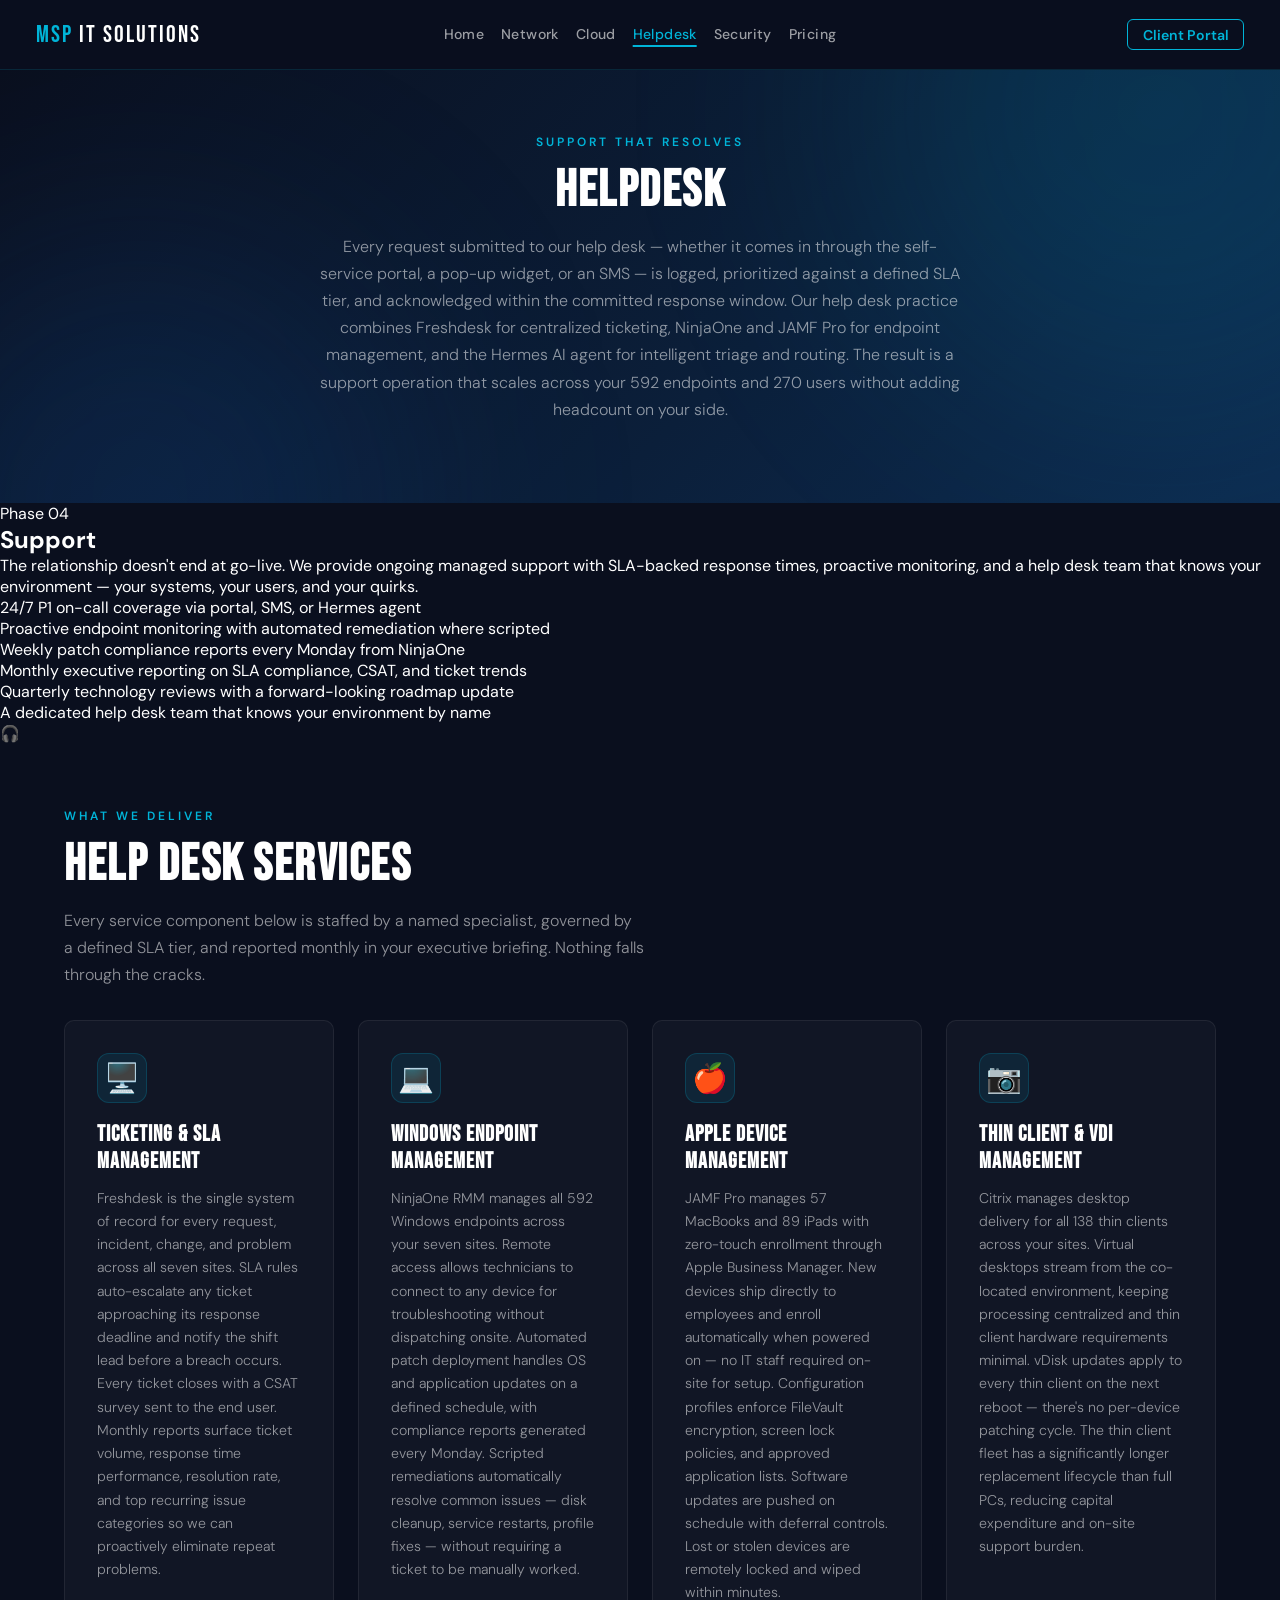
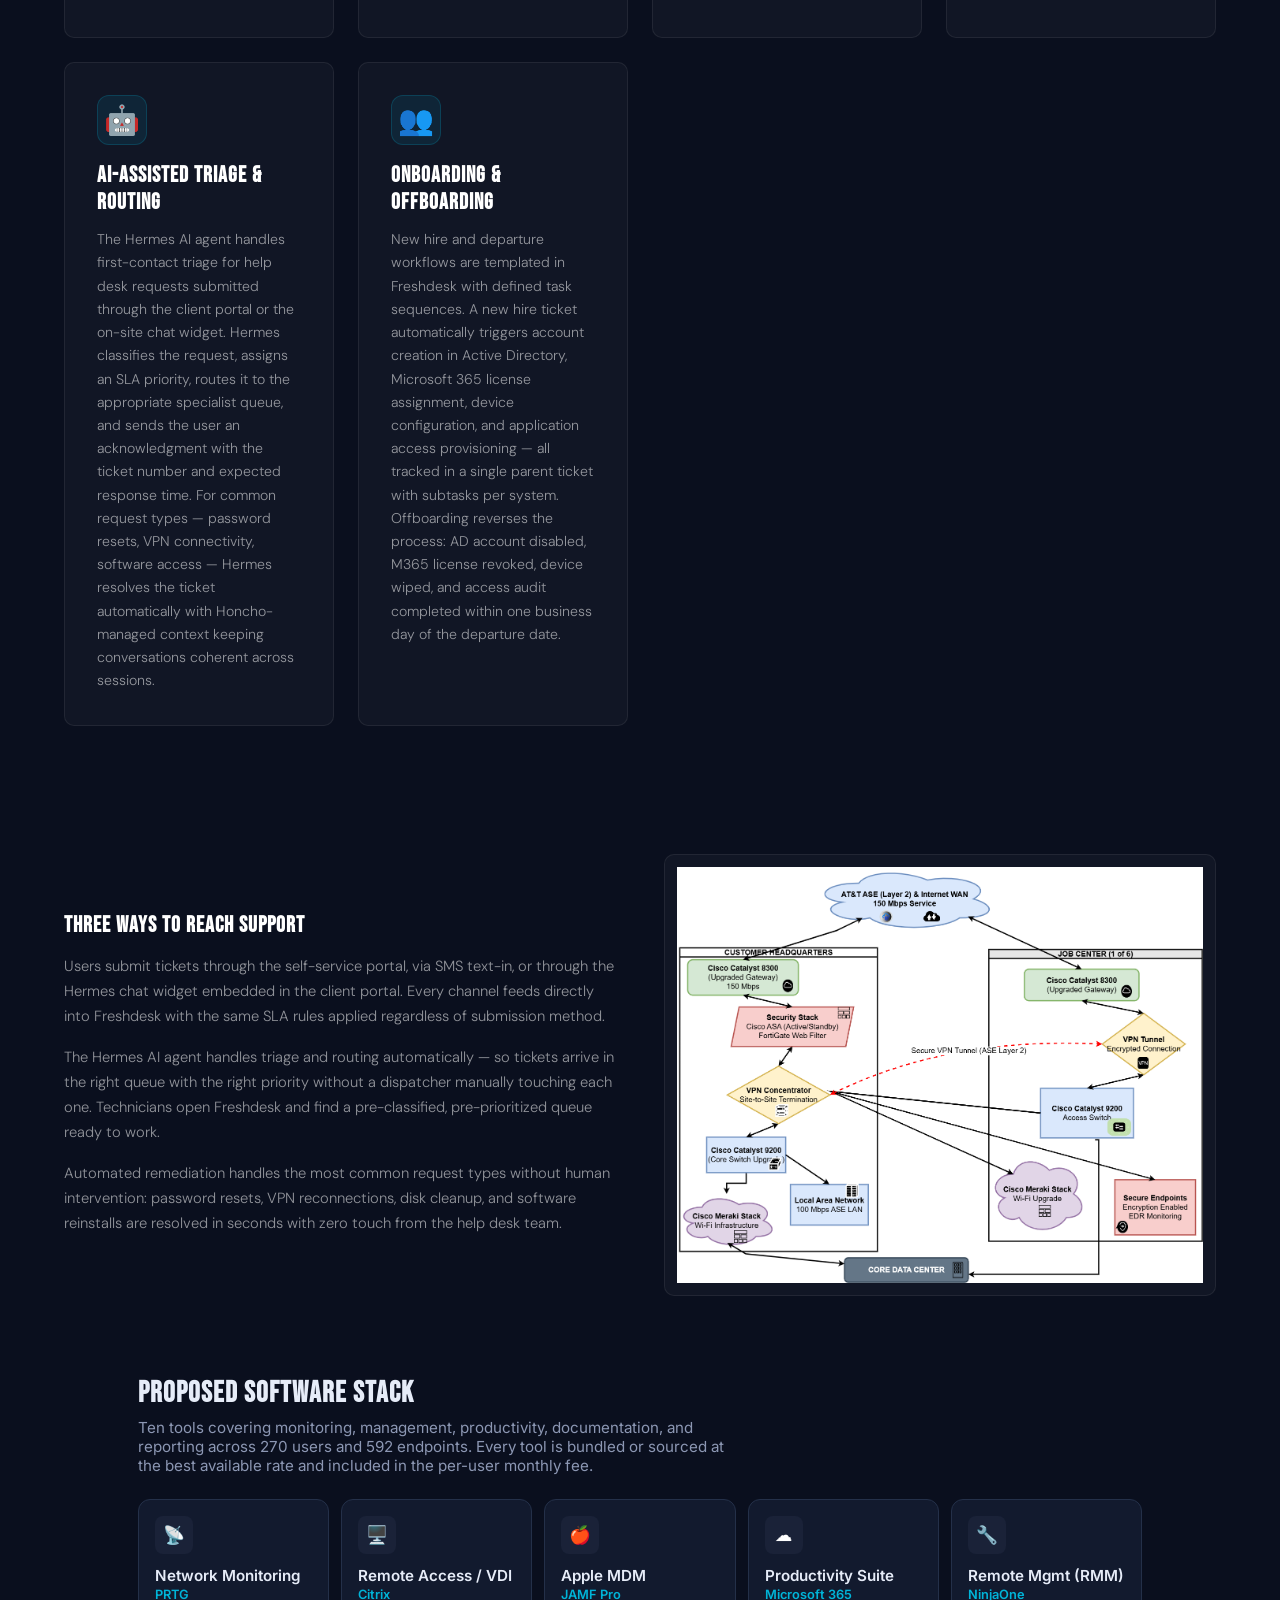
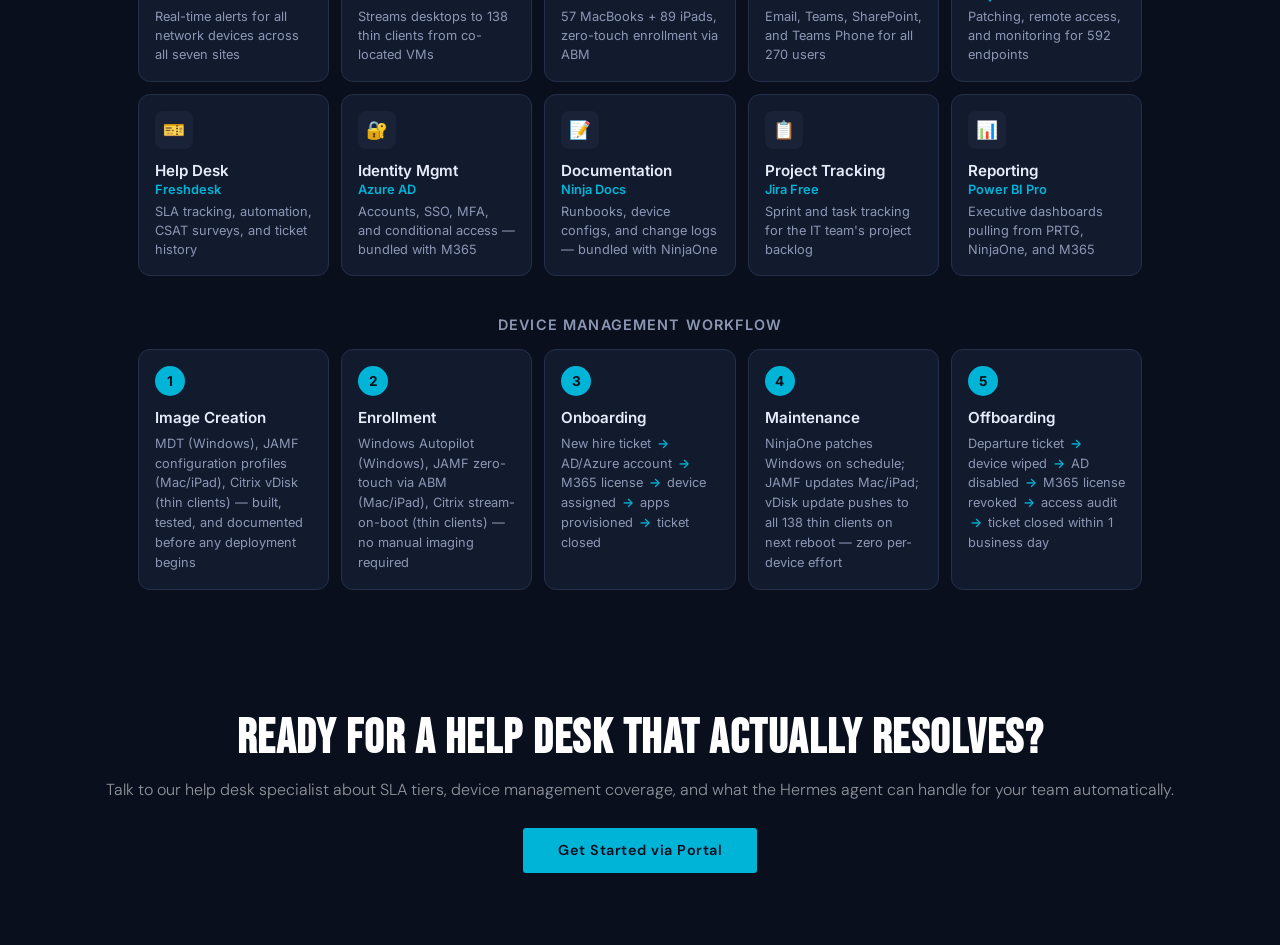
==== pages/helpdesk.html @ 3baa0a20 "edit" ====
<!DOCTYPE html>
<html lang="en">
<head>
  <meta charset="UTF-8" />
  <meta name="viewport" content="width=device-width, initial-scale=1.0" />
  <title>Helpdesk — MSP IT Solutions</title>
  <link rel="stylesheet" href="../assets/css/nav.css?v=9" />
  <link rel="stylesheet" href="../assets/css/base.css?v=9" />
  <link rel="stylesheet" href="../assets/css/pages/helpdesk.css?v=9" />
  <link href="https://fonts.googleapis.com/css2?family=Bebas+Neue&family=DM+Sans:wght@300;400;500;600&family=Inter:wght@300..700&display=swap" rel="stylesheet" />
  
  <style>
    .hd-stack {
      --s-surface: #121a2e;
      --s-surface-2: #1a2238;
      --s-border: #243049;
      --s-text: #e6ecf8;
      --s-muted: #8c97b3;
      --s-primary: #00b4d8;
      --font-ui: 'Inter', system-ui, sans-serif;
      max-width: 1100px; margin: 0 auto; padding: 1rem 3rem 4rem;
      font-family: var(--font-ui);
    }
    .hd-stack .hd-head { margin-bottom: 1.5rem; }
    .hd-stack .hd-head h3 { font-family: var(--font-display); letter-spacing: 1px; font-size: 1.8rem; color: var(--s-text); margin-bottom: 0.4rem; }
    .hd-stack .hd-head p { font-size: 0.95rem; color: var(--s-muted); max-width: 60ch; }
    .hd-stack .tool-grid {
      display: grid; grid-template-columns: repeat(auto-fill, minmax(min(180px,100%), 1fr));
      gap: 0.75rem; margin-bottom: 2.5rem;
    }
    .hd-stack .tool-card {
      background: var(--s-surface); border: 1px solid var(--s-border);
      border-radius: 0.75rem; padding: 1rem; transition: transform 180ms, border-color 180ms;
    }
    .hd-stack .tool-card:hover { transform: translateY(-2px); border-color: var(--s-primary); }
    .hd-stack .tool-icon {
      width: 38px; height: 38px; display: flex; align-items: center; justify-content: center;
      border-radius: 0.5rem; margin-bottom: 0.75rem; font-size: 1.1rem; background: var(--s-surface-2);
    }
    .hd-stack .tool-card h4 { font-size: 0.95rem; font-weight: 600; color: var(--s-text); margin: 0 0 0.15rem; }
    .hd-stack .tool-product { font-size: 0.8rem; font-weight: 600; color: var(--s-primary); margin-bottom: 0.3rem; }
    .hd-stack .tool-desc { font-size: 0.8rem; color: var(--s-muted); line-height: 1.5; }
    .hd-stack .workflow-label {
      text-align: center; font-size: 0.9rem; font-weight: 600; color: var(--s-muted);
      letter-spacing: 0.08em; text-transform: uppercase; margin-bottom: 1rem;
    }
    .hd-stack .workflow-grid {
      display: grid; grid-template-columns: repeat(auto-fill, minmax(min(170px,100%), 1fr)); gap: 0.75rem;
    }
    .hd-stack .workflow-card { background: var(--s-surface); border: 1px solid var(--s-border); border-radius: 0.75rem; padding: 1rem; }
    .hd-stack .workflow-step {
      width: 30px; height: 30px; border-radius: 50%; background: var(--s-primary); color: #06121b;
      font-size: 0.85rem; font-weight: 700; display: flex; align-items: center; justify-content: center; margin-bottom: 0.75rem;
    }
    .hd-stack .workflow-card h4 { font-size: 0.95rem; font-weight: 600; color: var(--s-text); margin: 0 0 0.4rem; }
    .hd-stack .workflow-desc { font-size: 0.8rem; color: var(--s-muted); line-height: 1.55; }
    .hd-stack .workflow-desc .arrow { color: var(--s-primary); font-weight: 600; margin: 0 2px; }
    @media (max-width: 640px) {
      .hd-stack { padding: 1rem 1.25rem 2.5rem; }
      .hd-stack .tool-grid, .hd-stack .workflow-grid { grid-template-columns: 1fr 1fr; }
    }
    @media (max-width: 380px) {
      .hd-stack .tool-grid, .hd-stack .workflow-grid { grid-template-columns: 1fr; }
    }
  </style>
</head>
<body>

<!-- NAV BAR -->
<script src="../assets/js/nav.js?v=8"></script>

  <!-- HERO -->
  <section class="svc-hero">
    <div class="section-tag fade-in">Support That Resolves</div>
    <h2 class="section-title fade-in">Helpdesk</h2>
    <p class="section-intro fade-in">
      Every request submitted to our help desk &mdash; whether it comes in through the self-service portal, a pop-up widget, or an SMS &mdash; is logged, prioritized against a defined SLA tier, and acknowledged within the committed response window. Our help desk practice combines Freshdesk for centralized ticketing, NinjaOne and JAMF Pro for endpoint management, and the Hermes AI agent for intelligent triage and routing. The result is a support operation that scales across your 592 endpoints and 270 users without adding headcount on your side.
    </p>
  </section>

  <!-- SUPPORT PHASE -->
  <section class="ap-phase fade-in" id="support">
    <div>
      <div class="ph-num">Phase 04</div>
      <h2>Support</h2>
      <p>The relationship doesn't end at go-live. We provide ongoing managed support with <span class="hl">SLA-backed response times</span>, proactive monitoring, and a help desk team that knows your environment &mdash; your systems, your users, and your quirks.</p>
      <ul class="ap-list">
        <li>24/7 P1 on-call coverage via portal, SMS, or Hermes agent</li>
        <li>Proactive endpoint monitoring with automated remediation where scripted</li>
        <li>Weekly patch compliance reports every Monday from NinjaOne</li>
        <li>Monthly executive reporting on SLA compliance, CSAT, and ticket trends</li>
        <li>Quarterly technology reviews with a forward-looking roadmap update</li>
        <li>A dedicated help desk team that knows your environment by name</li>
      </ul>
    </div>
    <div class="ph-icon" aria-hidden="true">&#127911;</div>
  </section>

  <!-- HELPDESK SERVICE CARDS -->
  <section class="section">
    <div class="section-tag fade-in">What We Deliver</div>
    <h2 class="section-title fade-in">Help Desk Services</h2>
    <p class="section-intro fade-in">
      Every service component below is staffed by a named specialist, governed by a defined SLA tier, and reported monthly in your executive briefing. Nothing falls through the cracks.
    </p>

    <div class="services-grid">
      <div class="card service-card fade-in">
        <div class="service-icon">&#128421;&#65039;</div>
        <h3>Ticketing &amp; SLA Management</h3>
        <p>Freshdesk is the single system of record for every request, incident, change, and problem across all seven sites. SLA rules auto-escalate any ticket approaching its response deadline and notify the shift lead before a breach occurs. Every ticket closes with a CSAT survey sent to the end user. Monthly reports surface ticket volume, response time performance, resolution rate, and top recurring issue categories so we can proactively eliminate repeat problems.</p>
      </div>
      <div class="card service-card fade-in">
        <div class="service-icon">&#128187;</div>
        <h3>Windows Endpoint Management</h3>
        <p>NinjaOne RMM manages all 592 Windows endpoints across your seven sites. Remote access allows technicians to connect to any device for troubleshooting without dispatching onsite. Automated patch deployment handles OS and application updates on a defined schedule, with compliance reports generated every Monday. Scripted remediations automatically resolve common issues &mdash; disk cleanup, service restarts, profile fixes &mdash; without requiring a ticket to be manually worked.</p>
      </div>
      <div class="card service-card fade-in">
        <div class="service-icon">&#127822;</div>
        <h3>Apple Device Management</h3>
        <p>JAMF Pro manages 57 MacBooks and 89 iPads with zero-touch enrollment through Apple Business Manager. New devices ship directly to employees and enroll automatically when powered on &mdash; no IT staff required on-site for setup. Configuration profiles enforce FileVault encryption, screen lock policies, and approved application lists. Software updates are pushed on schedule with deferral controls. Lost or stolen devices are remotely locked and wiped within minutes.</p>
      </div>
      <div class="card service-card fade-in">
        <div class="service-icon">&#128247;</div>
        <h3>Thin Client &amp; VDI Management</h3>
        <p>Citrix manages desktop delivery for all 138 thin clients across your sites. Virtual desktops stream from the co-located environment, keeping processing centralized and thin client hardware requirements minimal. vDisk updates apply to every thin client on the next reboot &mdash; there's no per-device patching cycle. The thin client fleet has a significantly longer replacement lifecycle than full PCs, reducing capital expenditure and on-site support burden.</p>
      </div>
      <div class="card service-card fade-in">
        <div class="service-icon">&#129302;</div>
        <h3>AI-Assisted Triage &amp; Routing</h3>
        <p>The Hermes AI agent handles first-contact triage for help desk requests submitted through the client portal or the on-site chat widget. Hermes classifies the request, assigns an SLA priority, routes it to the appropriate specialist queue, and sends the user an acknowledgment with the ticket number and expected response time. For common request types &mdash; password resets, VPN connectivity, software access &mdash; Hermes resolves the ticket automatically with Honcho-managed context keeping conversations coherent across sessions.</p>
      </div>
      <div class="card service-card fade-in">
        <div class="service-icon">&#128101;</div>
        <h3>Onboarding &amp; Offboarding</h3>
        <p>New hire and departure workflows are templated in Freshdesk with defined task sequences. A new hire ticket automatically triggers account creation in Active Directory, Microsoft 365 license assignment, device configuration, and application access provisioning &mdash; all tracked in a single parent ticket with subtasks per system. Offboarding reverses the process: AD account disabled, M365 license revoked, device wiped, and access audit completed within one business day of the departure date.</p>
      </div>
    </div>
  </section>

  <!-- HELP DESK PORTAL FIGURE -->
  <section class="section">
    <div class="img-text-row row-reverse fade-in">
      <div class="img-col">
        <div class="img-wrap">
          <img src="../assets/img/f.png" alt="Help desk portal" class="img-display" lightbox="true" />
        </div>
      </div>
      <div class="text-col">
        <h3>Three Ways to Reach Support</h3>
        <p>Users submit tickets through the self-service portal, via SMS text-in, or through the Hermes chat widget embedded in the client portal. Every channel feeds directly into Freshdesk with the same SLA rules applied regardless of submission method.</p>
        <p>The Hermes AI agent handles triage and routing automatically &mdash; so tickets arrive in the right queue with the right priority without a dispatcher manually touching each one. Technicians open Freshdesk and find a pre-classified, pre-prioritized queue ready to work.</p>
        <p>Automated remediation handles the most common request types without human intervention: password resets, VPN reconnections, disk cleanup, and software reinstalls are resolved in seconds with zero touch from the help desk team.</p>
      </div>
    </div>
  </section>

  <!-- SOFTWARE STACK + DEVICE WORKFLOW -->
  <div class="hd-stack">
    <div class="hd-head fade-in">
      <h3>Proposed Software Stack</h3>
      <p>Ten tools covering monitoring, management, productivity, documentation, and reporting across 270 users and 592 endpoints. Every tool is bundled or sourced at the best available rate and included in the per-user monthly fee.</p>
    </div>

    <div class="tool-grid">
      <div class="tool-card fade-in">
        <div class="tool-icon">📡</div>
        <h4>Network Monitoring</h4>
        <div class="tool-product">PRTG</div>
        <div class="tool-desc">Real-time alerts for all network devices across all seven sites</div>
      </div>
      <div class="tool-card fade-in">
        <div class="tool-icon">🖥️</div>
        <h4>Remote Access / VDI</h4>
        <div class="tool-product">Citrix</div>
        <div class="tool-desc">Streams desktops to 138 thin clients from co-located VMs</div>
      </div>
      <div class="tool-card fade-in">
        <div class="tool-icon">🍎</div>
        <h4>Apple MDM</h4>
        <div class="tool-product">JAMF Pro</div>
        <div class="tool-desc">57 MacBooks + 89 iPads, zero-touch enrollment via ABM</div>
      </div>
      <div class="tool-card fade-in">
        <div class="tool-icon">☁️</div>
        <h4>Productivity Suite</h4>
        <div class="tool-product">Microsoft 365</div>
        <div class="tool-desc">Email, Teams, SharePoint, and Teams Phone for all 270 users</div>
      </div>
      <div class="tool-card fade-in">
        <div class="tool-icon">🔧</div>
        <h4>Remote Mgmt (RMM)</h4>
        <div class="tool-product">NinjaOne</div>
        <div class="tool-desc">Patching, remote access, and monitoring for 592 endpoints</div>
      </div>
      <div class="tool-card fade-in">
        <div class="tool-icon">🎫</div>
        <h4>Help Desk</h4>
        <div class="tool-product">Freshdesk</div>
        <div class="tool-desc">SLA tracking, automation, CSAT surveys, and ticket history</div>
      </div>
      <div class="tool-card fade-in">
        <div class="tool-icon">🔐</div>
        <h4>Identity Mgmt</h4>
        <div class="tool-product">Azure AD</div>
        <div class="tool-desc">Accounts, SSO, MFA, and conditional access — bundled with M365</div>
      </div>
      <div class="tool-card fade-in">
        <div class="tool-icon">📝</div>
        <h4>Documentation</h4>
        <div class="tool-product">Ninja Docs</div>
        <div class="tool-desc">Runbooks, device configs, and change logs — bundled with NinjaOne</div>
      </div>
      <div class="tool-card fade-in">
        <div class="tool-icon">📋</div>
        <h4>Project Tracking</h4>
        <div class="tool-product">Jira Free</div>
        <div class="tool-desc">Sprint and task tracking for the IT team's project backlog</div>
      </div>
      <div class="tool-card fade-in">
        <div class="tool-icon">📊</div>
        <h4>Reporting</h4>
        <div class="tool-product">Power BI Pro</div>
        <div class="tool-desc">Executive dashboards pulling from PRTG, NinjaOne, and M365</div>
      </div>
    </div>

    <div class="workflow-label fade-in">Device Management Workflow</div>
    <div class="workflow-grid">
      <div class="workflow-card fade-in">
        <div class="workflow-step">1</div>
        <h4>Image Creation</h4>
        <div class="workflow-desc">MDT (Windows), JAMF configuration profiles (Mac/iPad), Citrix vDisk (thin clients) — built, tested, and documented before any deployment begins</div>
      </div>
      <div class="workflow-card fade-in">
        <div class="workflow-step">2</div>
        <h4>Enrollment</h4>
        <div class="workflow-desc">Windows Autopilot (Windows), JAMF zero-touch via ABM (Mac/iPad), Citrix stream-on-boot (thin clients) — no manual imaging required</div>
      </div>
      <div class="workflow-card fade-in">
        <div class="workflow-step">3</div>
        <h4>Onboarding</h4>
        <div class="workflow-desc">New hire ticket <span class="arrow">→</span> AD/Azure account <span class="arrow">→</span> M365 license <span class="arrow">→</span> device assigned <span class="arrow">→</span> apps provisioned <span class="arrow">→</span> ticket closed</div>
      </div>
      <div class="workflow-card fade-in">
        <div class="workflow-step">4</div>
        <h4>Maintenance</h4>
        <div class="workflow-desc">NinjaOne patches Windows on schedule; JAMF updates Mac/iPad; vDisk update pushes to all 138 thin clients on next reboot — zero per-device effort</div>
      </div>
      <div class="workflow-card fade-in">
        <div class="workflow-step">5</div>
        <h4>Offboarding</h4>
        <div class="workflow-desc">Departure ticket <span class="arrow">→</span> device wiped <span class="arrow">→</span> AD disabled <span class="arrow">→</span> M365 license revoked <span class="arrow">→</span> access audit <span class="arrow">→</span> ticket closed within 1 business day</div>
      </div>
    </div>
  </div>

  <!-- CTA -->
  <section class="svc-cta fade-in">
    <h2>Ready for a help desk that actually resolves?</h2>
    <p>Talk to our help desk specialist about SLA tiers, device management coverage, and what the Hermes agent can handle for your team automatically.</p>
    <a href="portal.html" class="btn">Get Started via Portal</a>
  </section>

  <script src="../assets/js/main.js?v=8"></script>
</body>
</html>
---- assets/css/nav.css ----
/* ╔══════════════════════════════════════════════════════════════════╗
   ║  borderandnav.css — RESET + FIXED NAV BAR (clickable dropdowns) ║
   ║  Loaded on EVERY page.                                          ║
   ╚══════════════════════════════════════════════════════════════════╝
   1. RESET   2. VARS   3. NAV BAR   4. DROPDOWN   5. HAMBURGER
   6. MOBILE MENU   7. ACTIVE LINK
   ────────────────────────────────────────────────────────────────── */

/* ━━━ 1. RESET ━━━ */
*, *::before, *::after { box-sizing: border-box; margin: 0; padding: 0; }
html { scroll-behavior: smooth; }
body { overflow-x: hidden; padding-top: var(--nav-height, 70px); }

/* ━━━ 2. VARIABLES ━━━ */
:root {
  --nav-font-display: 'Bebas Neue', sans-serif;
  --nav-font-body:    'DM Sans', sans-serif;
  --nav-accent:       #00b4d8;
  --nav-white:        #ffffff;
  --nav-height:       70px;
  --nav-bg:           rgba(10, 15, 30, 0.97);
  --nav-bg-solid:     #0b1020;
  --nav-blur:         12px;
  --nav-border:       rgba(0, 180, 216, 0.15);
  --nav-link-color:   rgba(255, 255, 255, 0.6);
  --nav-link-hover:   #ffffff;
  --nav-active-color: #00b4d8;
  --nav-padding-x:    2.25rem;
  --nav-padding-mob:  1.25rem;
}

/* ━━━ 3. NAV BAR (desktop) ━━━ */
nav {
  position: fixed; top: 0; left: 0; right: 0; z-index: 200;
  display: flex; align-items: center; justify-content: space-between;
  padding: 0 var(--nav-padding-x);
  -webkit-backdrop-filter: blur(var(--nav-blur));
  backdrop-filter: blur(var(--nav-blur));
  background: var(--nav-bg);
  border-bottom: 1px solid var(--nav-border);
  height: var(--nav-height);
  font-family: var(--nav-font-body);
}
.nav-logo {
  font-family: var(--nav-font-display); font-size: 1.5rem; letter-spacing: 2px;
  color: var(--nav-accent); text-decoration: none; flex-shrink: 0; z-index: 201;
}
.nav-logo span { color: var(--nav-white); }

.nav-menu {
  list-style: none; display: flex; gap: 1.05rem; align-items: center;
  position: absolute; left: 50%; transform: translateX(-50%);
}
.nav-menu > li { position: relative; }

/* a plain top-level link, and the clickable label inside a group */
.nav-link {
  display: inline-flex; align-items: center;
  font-family: var(--nav-font-body); text-decoration: none;
  color: var(--nav-link-color);
  font-size: 0.88rem; font-weight: 500; letter-spacing: 0.4px;
  padding-bottom: 2px; border-bottom: 2px solid transparent;
  transition: color 0.2s, border-color 0.2s; white-space: nowrap;
  background: none; border-top: none; border-left: none; border-right: none; cursor: pointer;
}
.nav-link:hover,
.nav-group:hover .nav-group-link { color: var(--nav-link-hover); }

/* group head = clickable label + caret toggle, side by side */
.nav-group-head { display: inline-flex; align-items: center; gap: 0.2rem; }
.nav-caret-btn {
  background: none; border: none; cursor: pointer; color: var(--nav-link-color);
  display: inline-flex; align-items: center; padding: 4px; line-height: 0;
  transition: color 0.2s;
}
.nav-group:hover .nav-caret-btn { color: var(--nav-link-hover); }
.nav-caret {
  width: 0.55em; height: 0.55em;
  border-right: 2px solid currentColor; border-bottom: 2px solid currentColor;
  transform: rotate(45deg) translateY(-1px);
  transition: transform 0.25s ease;
}
.nav-group:hover .nav-caret,
.nav-group.open .nav-caret { transform: rotate(-135deg) translateY(-1px); }

/* ━━━ 4. DROPDOWN ━━━ */
.nav-submenu {
  list-style: none; position: absolute; top: 100%; left: 50%;
  margin-top: 8px;                       /* visual gap below the bar */
  transform: translateX(-50%) translateY(6px);
  min-width: 210px; padding: 0.4rem;
  background: var(--nav-bg-solid);
  border: 1px solid var(--nav-border);
  border-radius: 0.6rem;
  box-shadow: 0 18px 40px rgba(0, 0, 0, 0.45);
  opacity: 0; visibility: hidden; pointer-events: none;
  transition: opacity 0.18s ease, transform 0.18s ease, visibility 0.18s;
}
/* invisible bridge spanning the gap so hover doesn't drop while
   moving the cursor from the label down into the menu */
.nav-submenu::before {
  content: ''; position: absolute; left: 0; right: 0;
  top: -14px; height: 16px;
}
.nav-group:hover .nav-submenu,
.nav-group.open .nav-submenu {
  opacity: 1; visibility: visible; pointer-events: auto;
  transform: translateX(-50%) translateY(0);
}
.nav-submenu a {
  display: block; padding: 0.6rem 0.85rem; border-radius: 0.4rem;
  text-decoration: none; color: var(--nav-link-color);
  font-size: 0.86rem; white-space: nowrap; transition: background 0.15s, color 0.15s;
}
.nav-submenu a:hover { background: rgba(0, 180, 216, 0.12); color: var(--nav-white); }

/* Portal button (desktop) */
.nav-portal {
  font-family: var(--nav-font-body); font-size: 0.88rem; font-weight: 600;
  color: var(--nav-accent); text-decoration: none;
  border: 1px solid var(--nav-accent); border-radius: 0.375rem;
  padding: 0.35rem 0.9rem; white-space: nowrap; flex-shrink: 0; margin-left: auto;
  transition: background 0.2s, color 0.2s;
}
.nav-portal:hover { background: var(--nav-accent); color: #000; }
.nav-portal-mobile-item { display: none; }

/* ━━━ 5. HAMBURGER ━━━ */
.nav-hamburger {
  display: none; flex-direction: column; justify-content: space-between;
  width: 28px; height: 20px; background: none; border: none; cursor: pointer; padding: 0; z-index: 201;
}
.nav-hamburger span { display: block; width: 100%; height: 2px; background: var(--nav-white); border-radius: 2px; transition: transform 0.3s ease, opacity 0.3s ease; }
.nav-hamburger.open span:nth-child(1) { transform: translateY(9px) rotate(45deg); }
.nav-hamburger.open span:nth-child(2) { opacity: 0; }
.nav-hamburger.open span:nth-child(3) { transform: translateY(-9px) rotate(-45deg); }

/* ━━━ 6. MOBILE MENU (≤768px) ━━━ */
@media (max-width: 1100px) {
  nav { padding: 0 var(--nav-padding-mob); }
  .nav-hamburger { display: flex; }
  .nav-portal { display: none; }
  .nav-portal-mobile-item { display: block; }

  .nav-menu {
    position: fixed; top: var(--nav-height); left: 0; right: 0;
    transform: none;                         /* bugfix: cancel desktop centering */
    flex-direction: column; align-items: stretch; gap: 0;
    padding: 0.5rem var(--nav-padding-mob) 1rem;
    background: var(--nav-bg);
    -webkit-backdrop-filter: blur(var(--nav-blur));
    backdrop-filter: blur(var(--nav-blur));
    border-bottom: 1px solid var(--nav-border);
    max-height: 0; opacity: 0; overflow: hidden;
    transition: max-height 0.35s ease, opacity 0.25s ease;
  }
  .nav-menu.open {
    max-height: calc(100dvh - var(--nav-height)); opacity: 1; overflow-y: auto;
  }
  .nav-menu > li { width: 100%; }

  /* top-level link row */
  .nav-link {
    display: flex; width: 100%; padding: 0.85rem 0; font-size: 1rem; color: var(--nav-white);
    border-bottom: 1px solid rgba(255, 255, 255, 0.06);
  }
  /* group head: label (navigates) + caret (expands) on one row */
  .nav-group-head {
    display: flex; width: 100%; align-items: center;
    border-bottom: 1px solid rgba(255, 255, 255, 0.06);
  }
  .nav-group-head .nav-link { flex: 1; border-bottom: none; }
  .nav-caret-btn { padding: 0.85rem 0.25rem 0.85rem 1rem; }

  /* accordion submenu */
  .nav-submenu {
    position: static; transform: none; margin-top: 0;
    opacity: 1; visibility: visible; pointer-events: auto;
    min-width: 0; width: 100%; box-shadow: none; border: none; border-radius: 0;
    background: rgba(255, 255, 255, 0.03); padding: 0;
    max-height: 0; overflow: hidden; transition: max-height 0.3s ease;
  }
  .nav-submenu::before { display: none; }
  /* bugfix: the desktop rule `.nav-group.open .nav-submenu { transform: translateX(-50%) }`
     (specificity 0,2,0) otherwise beats the mobile `.nav-submenu { transform: none }`
     (0,1,0) and shoves the open accordion 50% off-screen left. Re-override at matching
     specificity, later in source order, so the accordion stays in flow directly below. */
  .nav-group:hover .nav-submenu,
  .nav-group.open .nav-submenu { transform: none; }
  .nav-group.open .nav-submenu { max-height: 600px; }
  .nav-submenu a {
    padding: 0.7rem 0 0.7rem 1rem; border-radius: 0;
    border-bottom: 1px solid rgba(255, 255, 255, 0.05); font-size: 0.95rem;
  }
  .nav-portal-mobile { color: var(--nav-accent) !important; font-weight: 600 !important; }

  .nav-group:hover .nav-caret { transform: rotate(45deg) translateY(-1px); }
  .nav-group.open  .nav-caret { transform: rotate(-135deg) translateY(2px); }
}

/* ━━━ 7. ACTIVE LINK ━━━ */
nav a.active { color: var(--nav-active-color); }
.nav-menu .nav-link.active { border-bottom-color: var(--nav-active-color); }
---- assets/css/base.css ----
/* ╔══════════════════════════════════════════════════════════════════╗
   ║  base.css — SHARED PAGE FOUNDATION                              ║
   ║  Loaded on every CONTENT page (not helpdesk — it has its own).  ║
   ║                                                                 ║
   ║  This file centralizes everything that used to be copy-pasted   ║
   ║  into every page stylesheet:                                    ║
   ║    • shared :root variables (fonts + section type scale)        ║
   ║    • <body> base styling                                        ║
   ║    • .section-tag / .section-title / .section-intro             ║
   ║    • .fade-in scroll animation                                  ║
   ║                                                                 ║
   ║  Each page CSS now only needs its OWN :root overrides           ║
   ║  (--page-bg, --tag-color, etc.) and its own components.         ║
   ╚══════════════════════════════════════════════════════════════════╝ */


/* ━━━━━━━━━━━━━━━━━━━━━━━━━━━━━━━━━━━━━━━━━━━━━━━━━━━━━━━━━━━━━━━━━━
   1. SHARED VARIABLES — defaults; pages override per-page values
   ┗━━━━━━━━━━━━━━━━━━━━━━━━━━━━━━━━━━━━━━━━━━━━━━━━━━━━━━━━━━━━━━━━━ */
:root {
  /* Fonts (identical on every page) */
  --font-display: 'Bebas Neue', sans-serif;
  --font-body:    'DM Sans', sans-serif;

  /* Page background / text — pages override --page-bg as needed */
  --page-bg:   #0a0f1e;
  --page-text: #ffffff;

  /* Default card border — pages may override */
  --border: rgba(255, 255, 255, 0.07);

  /* Section Tag (small uppercase label) */
  --tag-size:  0.75rem;
  --tag-color: #00b4d8;

  /* Section Title */
  --title-size-min: 2.2rem;
  --title-size-max: 3.2rem;
  --title-color:    #ffffff;

  /* Section Paragraph */
  --intro-size:   1rem;
  --intro-color:  rgba(255, 255, 255, 0.55);
  --intro-weight: 300;
}


/* ━━━━━━━━━━━━━━━━━━━━━━━━━━━━━━━━━━━━━━━━━━━━━━━━━━━━━━━━━━━━━━━━━━
   2. PAGE BACKGROUND  (HTML: <body>)
   ┗━━━━━━━━━━━━━━━━━━━━━━━━━━━━━━━━━━━━━━━━━━━━━━━━━━━━━━━━━━━━━━━━━ */
body {
  font-family: var(--font-body);
  background:  var(--page-bg);
  color:       var(--page-text);
}


/* ━━━━━━━━━━━━━━━━━━━━━━━━━━━━━━━━━━━━━━━━━━━━━━━━━━━━━━━━━━━━━━━━━━
   3. SECTION TYPE — tag / title / intro
   ┃ NOTE: .section padding stays in each PAGE file (it differs
   ┃       per page). Only the type styles are shared here.
   ┗━━━━━━━━━━━━━━━━━━━━━━━━━━━━━━━━━━━━━━━━━━━━━━━━━━━━━━━━━━━━━━━━━ */
.section-tag {
  font-size:      var(--tag-size);
  font-weight:    600;
  letter-spacing: 3px;
  text-transform: uppercase;
  color:          var(--tag-color);
  margin-bottom:  0.6rem;
}

.section-title {
  font-family:    var(--font-display);
  font-size:      clamp(var(--title-size-min), 4vw, var(--title-size-max));
  letter-spacing: 1.5px;
  color:          var(--title-color);
  margin-bottom:  0.75rem;
}

.section-intro {
  font-size:     var(--intro-size);
  font-weight:   var(--intro-weight);
  color:         var(--intro-color);
  line-height:   1.7;
  max-width:     580px;
  margin-bottom: 2rem;
}


/* ━━━━━━━━━━━━━━━━━━━━━━━━━━━━━━━━━━━━━━━━━━━━━━━━━━━━━━━━━━━━━━━━━━
   4. SCROLL ANIMATION  (add class="fade-in"; main.js adds "visible")
   ┗━━━━━━━━━━━━━━━━━━━━━━━━━━━━━━━━━━━━━━━━━━━━━━━━━━━━━━━━━━━━━━━━━ */
.fade-in {
  opacity:    0;
  transform:  translateY(20px);
  transition: opacity 0.6s ease, transform 0.6s ease;
}

.fade-in.visible {
  opacity:   1;
  transform: translateY(0);
}


/* ━━━━━━━━━━━━━━━━━━━━━━━━━━━━━━━━━━━━━━━━━━━━━━━━━━━━━━━━━━━━━━━━━━
   5. SHARED MOBILE TYPE OVERRIDES  (screen width ≤ 768px)
   ┃ Identical on every page, so centralized here.
   ┃ (.section padding override stays in each page file.)
   ┗━━━━━━━━━━━━━━━━━━━━━━━━━━━━━━━━━━━━━━━━━━━━━━━━━━━━━━━━━━━━━━━━━ */
@media (max-width: 768px) {
  .section-title { font-size: 2rem; }
  .section-intro { font-size: 0.95rem; max-width: 100%; }
}
---- assets/css/pages/helpdesk.css ----
/* services.css — IT SERVICES PAGE (page-specific; shared styles in base.css) */

:root {
  --page-bg:   #0a0f1e;
  --border:    rgba(255, 255, 255, 0.07);   /* fixed: was lime-green test value */
  --tag-color: #00b4d8;                      /* fixed: was purple test value   */

  --card-min-col: 280px;
  --card-gap:     1.5rem;
  --card-icon-size:  1.8rem;
  --card-title-size: 1.4rem;
  --card-title-color: #ffffff;
  --card-para-size:  0.88rem;
  --card-para-color: rgba(255, 255, 255, 0.55);
  --card-bar-gradient: linear-gradient(90deg, #00b4d8, #1565c0);
}

/* ── HERO ──────────────────────────────────────────────────────── */
.svc-hero {
  position: relative;
  overflow: hidden;
  padding: 4rem 2rem 3rem;
  text-align: center;
  background: linear-gradient(135deg, #0a0f1e 0%, #0b1f3a 60%, #0d2b50 100%);
}
.svc-hero::before,
.svc-hero::after {
  content: '';
  position: absolute;
  border-radius: 50%;
  filter: blur(120px);
  z-index: 0;
  pointer-events: none;
}
.svc-hero::before { width: 600px; height: 600px; background: rgba(0,180,216,0.12); top: -260px; right: -180px; }
.svc-hero::after  { width: 520px; height: 520px; background: rgba(21,101,192,0.16); bottom: -260px; left: -120px; }
.svc-hero > * { position: relative; z-index: 1; }

.svc-hero .section-intro { margin-left: auto; margin-right: auto; max-width: 640px; }

/* ── NETWORK DIAGRAM (responsive SVG) ──────────────────────────── */
.netmap {
  width: 100%;
  max-width: 680px;
  margin: 2.5rem auto 0;
  display: block;
}
.netmap svg { width: 100%; height: auto; display: block; overflow: visible; }
.nm-line   { stroke: rgba(0,180,216,0.28); stroke-width: 2; }
.nm-node   { transition: transform 0.3s ease; }
.nm-node circle { filter: drop-shadow(0 8px 18px rgba(0,0,0,0.45)); }
.nm-node:hover  { transform: translateY(-3px); }
.nm-icon   { font-size: 30px; text-anchor: middle; dominant-baseline: central; }
.nm-center-label {
  font-family: var(--font-display);
  fill: #fff; font-size: 19px; letter-spacing: 1px;
  text-anchor: middle; dominant-baseline: central;
}

/* ── SERVICE CARD GRID ─────────────────────────────────────────── */
.section { padding: 4rem 4rem; }

.services-grid {
  display: grid;
  grid-template-columns: repeat(auto-fit, minmax(var(--card-min-col), 1fr));
  gap: var(--card-gap);
}
.card {
  background: rgba(255, 255, 255, 0.03);
  border: 1px solid var(--border);
  border-radius: 10px;
  padding: 2rem;
  transition: border-color 0.25s, transform 0.25s;
}
.card:hover { border-color: rgba(0, 180, 216, 0.25); transform: translateY(-4px); }
.service-card { position: relative; overflow: hidden; }
.service-card::before {
  content: '';
  position: absolute;
  top: 0; left: 0; right: 0;
  height: 2px;
  background: var(--card-bar-gradient);
  transform: scaleX(0);
  transform-origin: left;
  transition: transform 0.3s;
}
.service-card:hover::before { transform: scaleX(1); }
.service-icon {
  width: 50px; height: 50px;
  display: flex; align-items: center; justify-content: center;
  font-size: var(--card-icon-size);
  border-radius: 12px;
  background: rgba(0,180,216,0.1);
  border: 1px solid rgba(0,180,216,0.2);
  margin-bottom: 1.1rem;
}
.service-card h3 {
  font-family: var(--font-display);
  font-size: var(--card-title-size);
  letter-spacing: 1px;
  color: var(--card-title-color);
  margin-bottom: 0.75rem;
}
.service-card p {
  font-size: var(--card-para-size);
  color: var(--card-para-color);
  line-height: 1.65;
  font-weight: 300;
}

/* ── CTA BAND ──────────────────────────────────────────────────── */
.svc-cta {
  text-align: center;
  padding: 3.5rem 2rem 4.5rem;
}
.svc-cta h2 {
  font-family: var(--font-display);
  font-size: clamp(2rem, 4vw, 3rem);
  letter-spacing: 1.5px;
  margin-bottom: 0.75rem;
}
.svc-cta p { color: rgba(255,255,255,0.55); margin-bottom: 1.75rem; font-weight: 300; }
.btn {
  display: inline-block;
  padding: 0.85rem 2.2rem;
  background: #00b4d8;
  color: #0a0f1e;
  font-weight: 600;
  font-size: 0.9rem;
  letter-spacing: 0.5px;
  text-decoration: none;
  border-radius: 3px;
  transition: background 0.2s, transform 0.2s;
}
.btn:hover { background: #2ecbe9; transform: translateY(-2px); }

@media (max-width: 768px) {
  .svc-hero      { padding: 3rem 1.25rem 2rem; }
  .section       { padding: 2.5rem 1.25rem; }
  .services-grid { grid-template-columns: 1fr; }
  .nm-icon       { font-size: 26px; }
  .nm-center-label { font-size: 16px; }
}

/* ╔══════════════════════════════════════════════════════════════════╗
   ║  photo-blocks.css — REUSABLE IMAGE/DISPLAY LAYOUT BLOCKS        ║
   ║  Loaded on service pages (cloud, helpdesk, network, security).  ║
   ║  Covers: img-wrap, img-block, img-captioned, img-text-row,      ║
   ║  img-card-grid, and lightbox (JS-injected).                     ║
   ╚══════════════════════════════════════════════════════════════════╝ */

/* ── VARIABLES ───────────────────────────────────────────────────── */
:root {
  /* image container */
  --img-bg: rgba(255,255,255,0.03); --img-border: rgba(255,255,255,0.07);
  --img-radius: 10px; --img-padding: 0.75rem;

  /* caption */
  --caption-size: 0.82rem; --caption-color: rgba(255,255,255,0.4); --caption-margin: 0.75rem;

  /* image + text row */
  --row-gap: 3rem;
  --row-text-h3-size: 1.4rem; --row-text-h3-color: #fff;
  --row-text-p-size: 0.92rem; --row-text-p-color: rgba(255,255,255,0.55); --row-text-p-weight: 300;

  /* card grid */
  --card-grid-gap: 1.5rem; --card-min-col: 260px;
  --card-bg: rgba(255,255,255,0.03); --card-border: rgba(255,255,255,0.07);
  --card-radius: 8px; --card-padding: 1.5rem;
  --card-h3-size: 1.2rem; --card-h3-color: #fff;
  --card-p-size: 0.86rem; --card-p-color: rgba(255,255,255,0.55);

  /* lightbox */
  --lightbox-bg: rgba(0,0,0,0.92); --lightbox-max-w: 90vw; --lightbox-max-h: 85vh;
  --lightbox-cap-color: rgba(255,255,255,0.6);
}

/* ── SHARED IMAGE CONTAINER ──────────────────────────────────────── */
.img-wrap {
  background: var(--img-bg); border: 1px solid var(--img-border);
  border-radius: var(--img-radius); padding: var(--img-padding);
  overflow: visible; transition: border-color 0.25s;
}
.img-wrap:hover { border-color: rgba(0,180,216,0.3); }
.img-display {
  width: 100%; height: auto; display: block;
  border-radius: calc(var(--img-radius) - var(--img-padding));
  transition: transform 0.3s ease;
}
.img-wrap:hover .img-display { transform: scale(1.015); }

/* ── A. SINGLE IMAGE ─────────────────────────────────────────────── */
.img-block { width: 100%; }
.img-block .img-wrap { padding: var(--img-padding); }
.img-block .img-display { width: 100%; height: auto; object-fit: initial; }

/* ── B. IMAGE + CAPTION ──────────────────────────────────────────── */
.img-captioned { display: flex; flex-direction: column; gap: var(--caption-margin); }
.img-caption { font-size: var(--caption-size); color: var(--caption-color); text-align: center; font-style: italic; line-height: 1.5; }

/* ── C/D. IMAGE + TEXT ROW (+ reverse) ───────────────────────────── */
.img-text-row { display: flex; align-items: center; gap: var(--row-gap); }
.img-text-row.row-reverse { flex-direction: row-reverse; }
.img-col { flex: 1; min-width: 0; }
.img-col .img-display { width: 100%; height: auto; object-fit: initial; }
.text-col { flex: 1; min-width: 0; display: flex; flex-direction: column; gap: 1rem; }
.text-col h3 { font-family: var(--font-display); font-size: var(--row-text-h3-size); color: var(--row-text-h3-color); letter-spacing: 1px; line-height: 1.1; }
.text-col p { font-size: var(--row-text-p-size); color: var(--row-text-p-color); font-weight: var(--row-text-p-weight); line-height: 1.7; }

/* ── F. IMAGE CARD GRID ──────────────────────────────────────────── */
.img-card-grid { display: grid; grid-template-columns: repeat(auto-fit, minmax(var(--card-min-col), 1fr)); gap: var(--card-grid-gap); }
.img-card { background: var(--card-bg); border: 1px solid var(--card-border); border-radius: var(--card-radius); padding: var(--card-padding); display: flex; flex-direction: column; gap: 1rem; transition: border-color 0.25s, transform 0.25s; }
.img-card:hover { border-color: rgba(0,180,216,0.3); transform: translateY(-4px); }
.img-card .img-wrap { height: 200px; overflow: hidden; display: flex; align-items: center; justify-content: center; }
.img-card .img-display { width: 100%; height: 100%; object-fit: contain; }
.img-card h3 { font-family: var(--font-display); font-size: var(--card-h3-size); color: var(--card-h3-color); letter-spacing: 0.5px; }
.img-card p { font-size: var(--card-p-size); color: var(--card-p-color); line-height: 1.65; }

/* ── LIGHTBOX (injected by nav.js) ──────────────────────────────── */
.lightbox { display: none; position: fixed; inset: 0; z-index: 1000; background: var(--lightbox-bg); align-items: center; justify-content: center; flex-direction: column; gap: 1rem; padding: 2rem; }
.lightbox.open { display: flex; }
.lightbox-img { max-width: var(--lightbox-max-w); max-height: var(--lightbox-max-h); object-fit: contain; border-radius: 6px; box-shadow: 0 0 60px rgba(0,0,0,0.8); }
.lightbox-caption { font-size: 0.85rem; color: var(--lightbox-cap-color); text-align: center; font-style: italic; }
.lightbox-close { position: fixed; top: 1.5rem; right: 1.5rem; background: rgba(255,255,255,0.1); border: 1px solid rgba(255,255,255,0.2); color: #fff; font-size: 1.2rem; width: 2.5rem; height: 2.5rem; border-radius: 50%; cursor: pointer; display: flex; align-items: center; justify-content: center; transition: background 0.2s; }
.lightbox-close:hover { background: rgba(255,255,255,0.2); }

/* ── MOBILE ──────────────────────────────────────────────────────── */
@media (max-width: 768px) {
  .img-text-row, .img-text-row.row-reverse { flex-direction: column; }
}
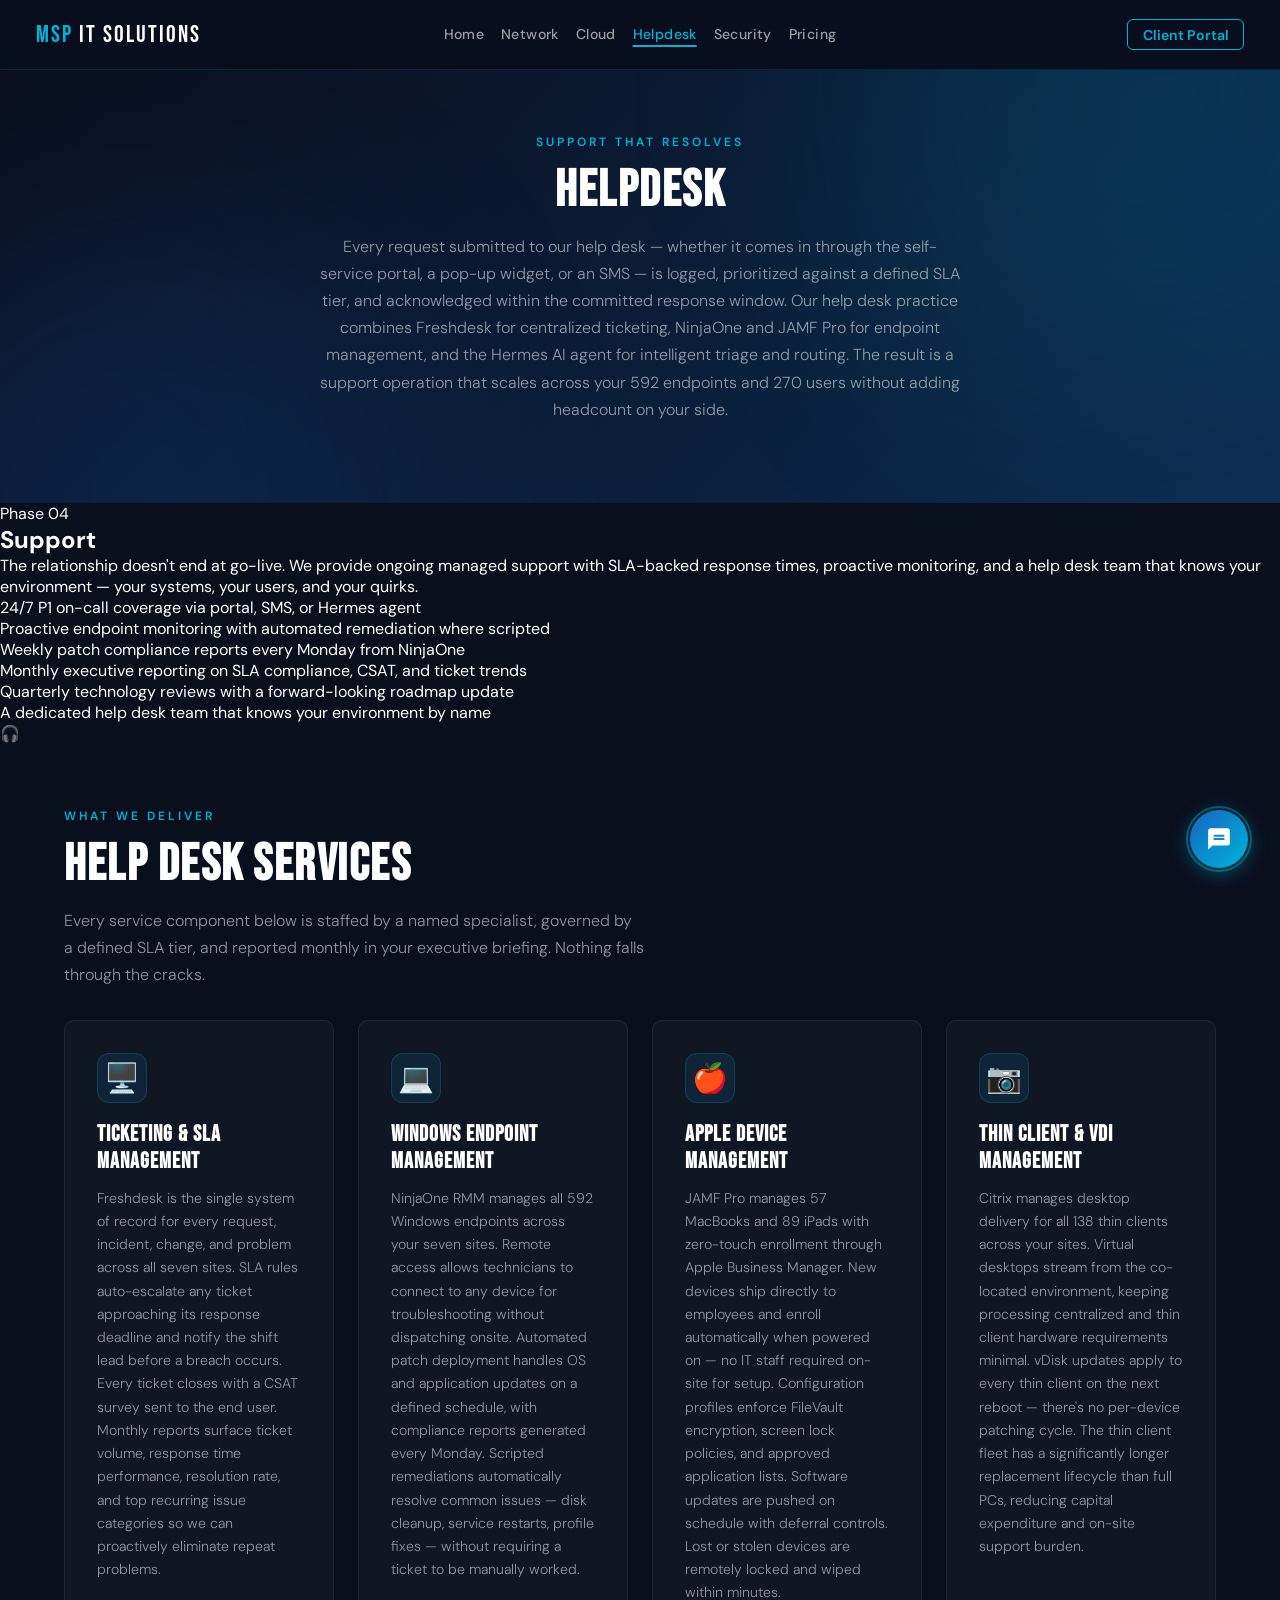
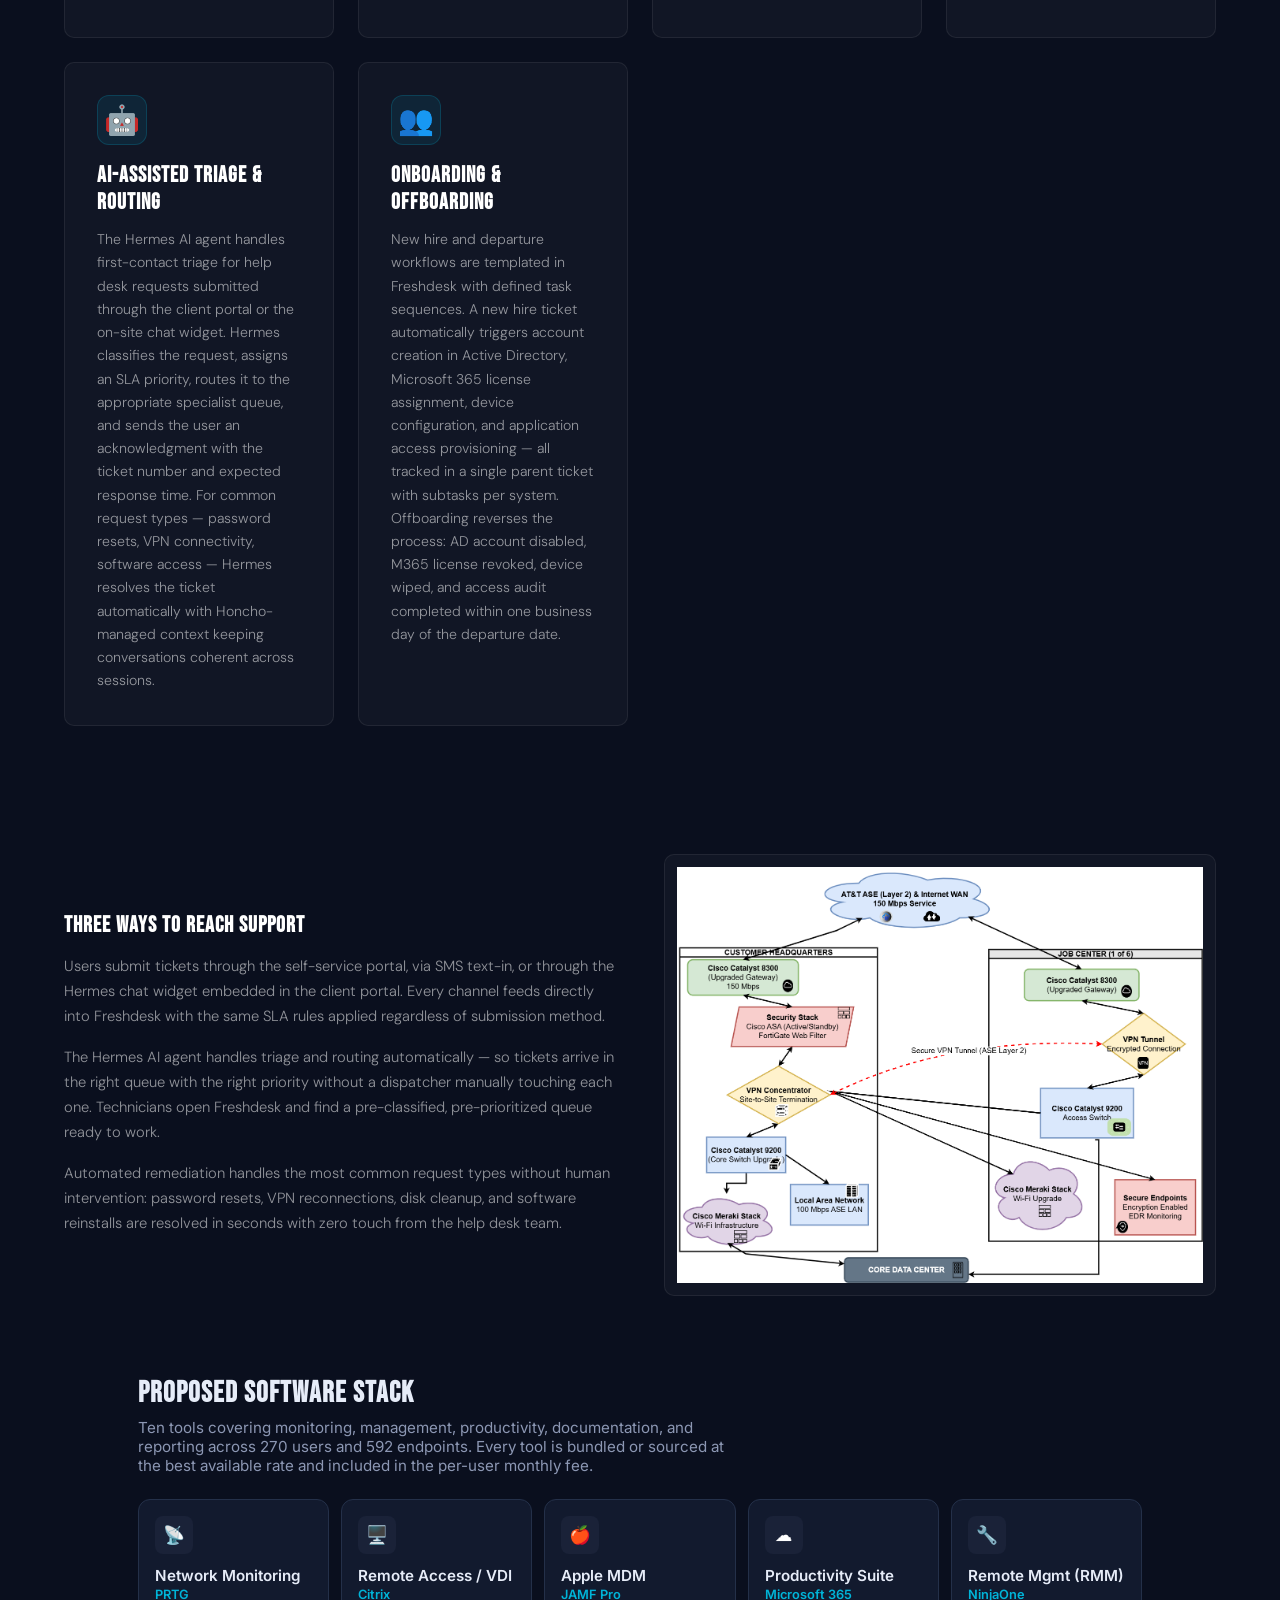
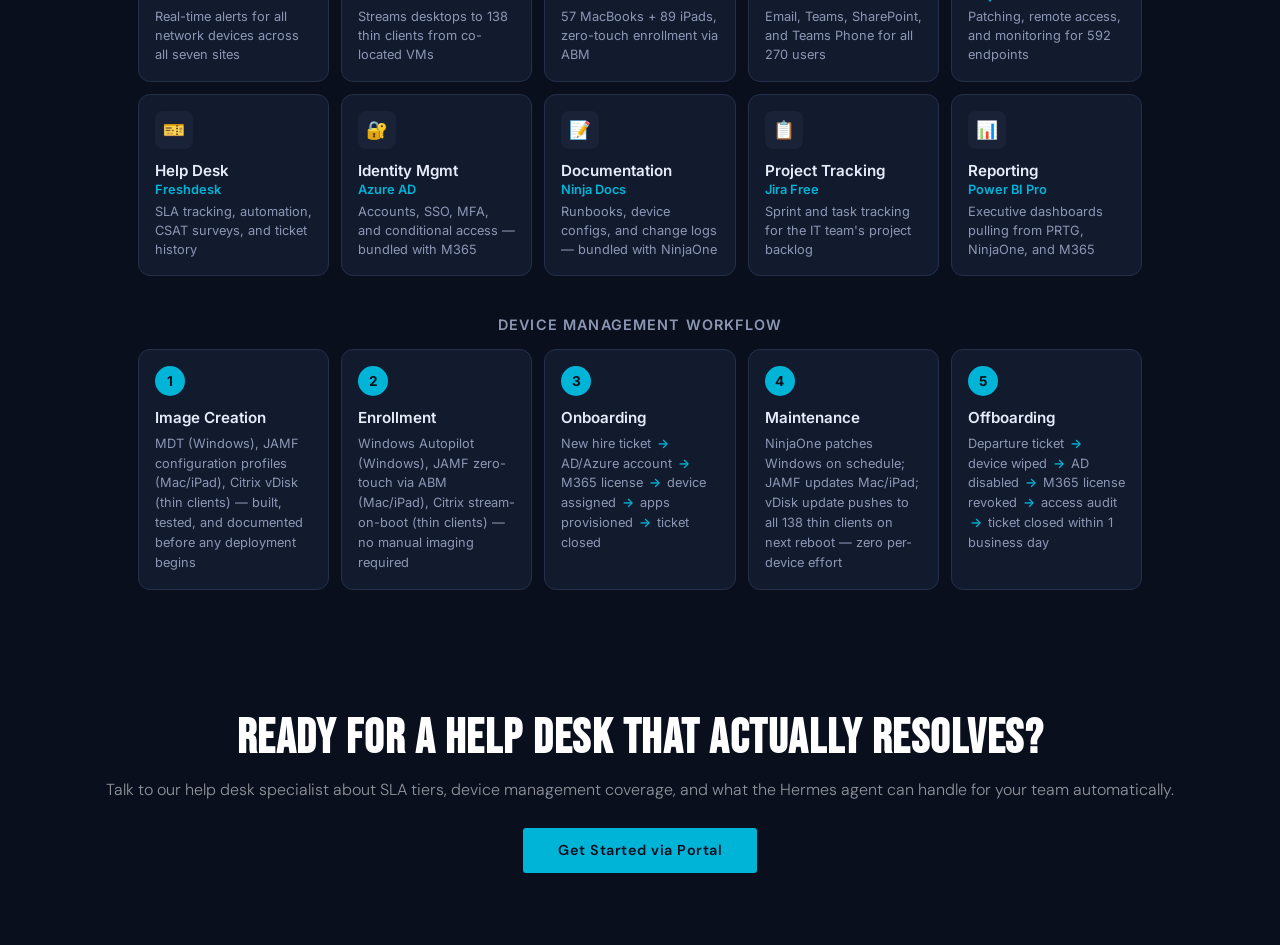
==== commit b888fbc2: "edit" ====
--- a/pages/helpdesk.html
+++ b/pages/helpdesk.html
@@ -4,70 +4,18 @@
   <meta charset="UTF-8" />
   <meta name="viewport" content="width=device-width, initial-scale=1.0" />
   <title>Helpdesk — MSP IT Solutions</title>
-  <link rel="stylesheet" href="../assets/css/nav.css?v=9" />
-  <link rel="stylesheet" href="../assets/css/base.css?v=9" />
-  <link rel="stylesheet" href="../assets/css/pages/helpdesk.css?v=9" />
+  <link rel="stylesheet" href="../assets/css/nav.css?v=11" />
+  <link rel="stylesheet" href="../assets/css/base.css?v=11" />
+  <link rel="stylesheet" href="../assets/hermes/widget.css?v=11" />
+  <link rel="stylesheet" href="../assets/css/helpdesk.css?v=11" />
   <link href="https://fonts.googleapis.com/css2?family=Bebas+Neue&family=DM+Sans:wght@300;400;500;600&family=Inter:wght@300..700&display=swap" rel="stylesheet" />
   
-  <style>
-    .hd-stack {
-      --s-surface: #121a2e;
-      --s-surface-2: #1a2238;
-      --s-border: #243049;
-      --s-text: #e6ecf8;
-      --s-muted: #8c97b3;
-      --s-primary: #00b4d8;
-      --font-ui: 'Inter', system-ui, sans-serif;
-      max-width: 1100px; margin: 0 auto; padding: 1rem 3rem 4rem;
-      font-family: var(--font-ui);
-    }
-    .hd-stack .hd-head { margin-bottom: 1.5rem; }
-    .hd-stack .hd-head h3 { font-family: var(--font-display); letter-spacing: 1px; font-size: 1.8rem; color: var(--s-text); margin-bottom: 0.4rem; }
-    .hd-stack .hd-head p { font-size: 0.95rem; color: var(--s-muted); max-width: 60ch; }
-    .hd-stack .tool-grid {
-      display: grid; grid-template-columns: repeat(auto-fill, minmax(min(180px,100%), 1fr));
-      gap: 0.75rem; margin-bottom: 2.5rem;
-    }
-    .hd-stack .tool-card {
-      background: var(--s-surface); border: 1px solid var(--s-border);
-      border-radius: 0.75rem; padding: 1rem; transition: transform 180ms, border-color 180ms;
-    }
-    .hd-stack .tool-card:hover { transform: translateY(-2px); border-color: var(--s-primary); }
-    .hd-stack .tool-icon {
-      width: 38px; height: 38px; display: flex; align-items: center; justify-content: center;
-      border-radius: 0.5rem; margin-bottom: 0.75rem; font-size: 1.1rem; background: var(--s-surface-2);
-    }
-    .hd-stack .tool-card h4 { font-size: 0.95rem; font-weight: 600; color: var(--s-text); margin: 0 0 0.15rem; }
-    .hd-stack .tool-product { font-size: 0.8rem; font-weight: 600; color: var(--s-primary); margin-bottom: 0.3rem; }
-    .hd-stack .tool-desc { font-size: 0.8rem; color: var(--s-muted); line-height: 1.5; }
-    .hd-stack .workflow-label {
-      text-align: center; font-size: 0.9rem; font-weight: 600; color: var(--s-muted);
-      letter-spacing: 0.08em; text-transform: uppercase; margin-bottom: 1rem;
-    }
-    .hd-stack .workflow-grid {
-      display: grid; grid-template-columns: repeat(auto-fill, minmax(min(170px,100%), 1fr)); gap: 0.75rem;
-    }
-    .hd-stack .workflow-card { background: var(--s-surface); border: 1px solid var(--s-border); border-radius: 0.75rem; padding: 1rem; }
-    .hd-stack .workflow-step {
-      width: 30px; height: 30px; border-radius: 50%; background: var(--s-primary); color: #06121b;
-      font-size: 0.85rem; font-weight: 700; display: flex; align-items: center; justify-content: center; margin-bottom: 0.75rem;
-    }
-    .hd-stack .workflow-card h4 { font-size: 0.95rem; font-weight: 600; color: var(--s-text); margin: 0 0 0.4rem; }
-    .hd-stack .workflow-desc { font-size: 0.8rem; color: var(--s-muted); line-height: 1.55; }
-    .hd-stack .workflow-desc .arrow { color: var(--s-primary); font-weight: 600; margin: 0 2px; }
-    @media (max-width: 640px) {
-      .hd-stack { padding: 1rem 1.25rem 2.5rem; }
-      .hd-stack .tool-grid, .hd-stack .workflow-grid { grid-template-columns: 1fr 1fr; }
-    }
-    @media (max-width: 380px) {
-      .hd-stack .tool-grid, .hd-stack .workflow-grid { grid-template-columns: 1fr; }
-    }
-  </style>
+  <script defer src="../assets/js/nav.js?v=11"></script>
+  <script defer src="../assets/js/main.js?v=11"></script>
+  <script defer src="../assets/hermes/hermes.js?v=11"></script>
 </head>
 <body>
 
-<!-- NAV BAR -->
-<script src="../assets/js/nav.js?v=8"></script>
 
   <!-- HERO -->
   <section class="svc-hero">
@@ -262,6 +210,5 @@
     <a href="portal.html" class="btn">Get Started via Portal</a>
   </section>
 
-  <script src="../assets/js/main.js?v=8"></script>
 </body>
 </html>
--- a/assets/css/nav.css
+++ b/assets/css/nav.css
@@ -1,9 +1,9 @@
 /* ╔══════════════════════════════════════════════════════════════════╗
-   ║  borderandnav.css — RESET + FIXED NAV BAR (clickable dropdowns) ║
+   ║  nav.css — RESET + FIXED NAV BAR (clickable dropdowns)          ║
    ║  Loaded on EVERY page.                                          ║
    ╚══════════════════════════════════════════════════════════════════╝
    1. RESET   2. VARS   3. NAV BAR   4. DROPDOWN   5. HAMBURGER
-   6. MOBILE MENU   7. ACTIVE LINK
+   6. MOBILE MENU (≤1100px)   7. ACTIVE LINK
    ────────────────────────────────────────────────────────────────── */
 
 /* ━━━ 1. RESET ━━━ */
@@ -135,9 +135,20 @@
 .nav-hamburger.open span:nth-child(2) { opacity: 0; }
 .nav-hamburger.open span:nth-child(3) { transform: translateY(-9px) rotate(-45deg); }
 
-/* ━━━ 6. MOBILE MENU (≤768px) ━━━ */
+/* ━━━ 6. MOBILE MENU (≤1100px) ━━━ */
 @media (max-width: 1100px) {
-  nav { padding: 0 var(--nav-padding-mob); }
+  /* The live backdrop blur forces a full re-blur of the page behind the bar on
+     every scroll frame, which mobile GPUs can't keep in sync with the scroll —
+     the fixed bar visibly shudders/lags. Drop the blur on mobile and use the
+     opaque solid background instead. (No layer promotion: an opaque fixed bar
+     needs no compositor hint, and a permanent `will-change` can itself cause
+     the bar to intermittently fail to paint on some mobile browsers.) */
+  nav {
+    padding: 0 var(--nav-padding-mob);
+    -webkit-backdrop-filter: none;
+    backdrop-filter: none;
+    background: var(--nav-bg-solid);
+  }
   .nav-hamburger { display: flex; }
   .nav-portal { display: none; }
   .nav-portal-mobile-item { display: block; }
--- a/assets/hermes/widget.css
+++ b/assets/hermes/widget.css
@@ -0,0 +1,360 @@
+/* ╔══════════════════════════════════════════════════════════════════╗
+   ║  widget.css — HERMES AI CHAT WIDGET                             ║
+   ║  Loaded on every page. Fully self-contained — no dependencies   ║
+   ║  on any page CSS file. All variables defined here.              ║
+   ╚══════════════════════════════════════════════════════════════════╝ */
+
+
+/* ━━━━━━━━━━━━━━━━━━━━━━━━━━━━━━━━━━━━━━━━━━━━━━━━━━━━━━━━━━━━━━━━━━
+   WIDGET VARIABLES — all widget colors/sizes live here.
+   Edit these to restyle the widget without touching any page CSS.
+   ┗━━━━━━━━━━━━━━━━━━━━━━━━━━━━━━━━━━━━━━━━━━━━━━━━━━━━━━━━━━━━━━━━━ */
+:root {
+  /* ── Widget-owned color tokens (not shared with page CSS) ───────── */
+  --w-accent:      #00b4d8;
+  --w-blue:        #1565c0;
+  --w-navy:        #0b1f3a;
+  --w-dark:        #0a0f1e;
+  --w-dark2:       #0d1525;
+  --w-white:       #ffffff;
+  --w-font-body:   'DM Sans', sans-serif;
+  --w-font-display:'Bebas Neue', sans-serif;
+
+  /* ── Floating button ───────────────────────────────────────────── */
+  --widget-btn-size:         58px;
+  --widget-btn-gradient:     linear-gradient(135deg, var(--w-blue), var(--w-accent));
+  --widget-btn-shadow:       rgba(0, 180, 216, 0.45);
+  --widget-btn-shadow-hover: rgba(0, 180, 216, 0.6);
+  --widget-btn-bottom:       2rem;
+  --widget-btn-right:        2rem;
+
+  /* ── Panel ─────────────────────────────────────────────────────── */
+  --widget-panel-width:  360px;
+  --widget-panel-bg:     #111827;
+  --widget-panel-border: rgba(0, 180, 216, 0.25);
+  --widget-panel-radius: 14px;
+
+  /* ── Message bubbles ───────────────────────────────────────────── */
+  --msg-agent-bg:      rgba(255, 255, 255, 0.06);
+  --msg-agent-border:  rgba(255, 255, 255, 0.08);
+  --msg-user-gradient: linear-gradient(135deg, var(--w-blue), var(--w-accent));
+
+  /* ── Status indicators ─────────────────────────────────────────── */
+  --dot-color:          #f87171;
+  --status-online-color:#4ade80;
+}
+
+
+/* ━━━━━━━━━━━━━━━━━━━━━━━━━━━━━━━━━━━━━━━━━━━━━━━━━━━━━━━━━━━━━━━━━━
+   FLOATING HELP BUTTON
+   HTML: <button id="hermes-btn"> in every page
+   ┗━━━━━━━━━━━━━━━━━━━━━━━━━━━━━━━━━━━━━━━━━━━━━━━━━━━━━━━━━━━━━━━━━ */
+#hermes-btn {
+  position:        fixed;
+  bottom:          var(--widget-btn-bottom);
+  right:           var(--widget-btn-right);
+  z-index:         9999;
+  width:           var(--widget-btn-size);
+  height:          var(--widget-btn-size);
+  border-radius:   50%;
+  background:      var(--widget-btn-gradient);
+  border:          none;
+  cursor:          pointer;
+  box-shadow:      0 4px 20px var(--widget-btn-shadow);
+  display:         flex;
+  align-items:     center;
+  justify-content: center;
+  transition:      transform 0.2s, box-shadow 0.2s;
+}
+
+#hermes-btn:hover {
+  transform:  scale(1.08);
+  box-shadow: 0 6px 28px var(--widget-btn-shadow-hover);
+}
+
+#hermes-btn svg {
+  width:  26px;
+  height: 26px;
+  fill:   var(--w-white);
+}
+
+/* Pulse ring animation */
+#hermes-btn::after {
+  content:       '';
+  position:      absolute;
+  inset:         -4px;
+  border-radius: 50%;
+  border:        2px solid rgba(0, 180, 216, 0.4);
+  animation:     pulse-ring 2s ease-out infinite;
+}
+
+@keyframes pulse-ring {
+  0%   { transform: scale(1);   opacity: 1; }
+  100% { transform: scale(1.4); opacity: 0; }
+}
+
+
+/* ━━━━━━━━━━━━━━━━━━━━━━━━━━━━━━━━━━━━━━━━━━━━━━━━━━━━━━━━━━━━━━━━━━
+   NOTIFICATION DOT
+   HTML: <div id="hermes-dot"> inside the button
+   Hidden by default. hermes.js shows it after 4 seconds of inactivity.
+   ┗━━━━━━━━━━━━━━━━━━━━━━━━━━━━━━━━━━━━━━━━━━━━━━━━━━━━━━━━━━━━━━━━━ */
+#hermes-dot {
+  position:      absolute;
+  top:           4px;
+  right:         4px;
+  width:         10px;
+  height:        10px;
+  background:    var(--dot-color);
+  border-radius: 50%;
+  border:        2px solid var(--w-dark);
+  display:       none;
+}
+
+
+/* ━━━━━━━━━━━━━━━━━━━━━━━━━━━━━━━━━━━━━━━━━━━━━━━━━━━━━━━━━━━━━━━━━━
+   CHAT PANEL
+   HTML: <div id="hermes-panel"> in every page
+   hermes.js adds class "open" to show it.
+   ┗━━━━━━━━━━━━━━━━━━━━━━━━━━━━━━━━━━━━━━━━━━━━━━━━━━━━━━━━━━━━━━━━━ */
+#hermes-panel {
+  position:        fixed;
+  bottom:          6rem;
+  right:           var(--widget-btn-right);
+  z-index:         9998;
+  width:           var(--widget-panel-width);
+  max-height:      520px;
+  background:      var(--widget-panel-bg);
+  border:          1px solid var(--widget-panel-border);
+  border-radius:   var(--widget-panel-radius);
+  box-shadow:      0 20px 60px rgba(0, 0, 0, 0.6);
+  display:         flex;
+  flex-direction:  column;
+  overflow:        hidden;
+
+  /* Hidden by default */
+  transform:        scale(0.85) translateY(20px);
+  opacity:          0;
+  pointer-events:   none;
+  transition:       transform 0.25s ease, opacity 0.25s ease;
+  transform-origin: bottom right;
+}
+
+#hermes-panel.open {
+  transform:      scale(1) translateY(0);
+  opacity:        1;
+  pointer-events: all;
+}
+
+
+/* ━━━━━━━━━━━━━━━━━━━━━━━━━━━━━━━━━━━━━━━━━━━━━━━━━━━━━━━━━━━━━━━━━━
+   PANEL HEADER
+   HTML: <div class="hw-header">
+   ┗━━━━━━━━━━━━━━━━━━━━━━━━━━━━━━━━━━━━━━━━━━━━━━━━━━━━━━━━━━━━━━━━━ */
+.hw-header {
+  background:    linear-gradient(135deg, var(--w-navy), var(--w-blue));
+  padding:       1rem 1.2rem;
+  display:       flex;
+  align-items:   center;
+  gap:           0.75rem;
+  border-bottom: 1px solid rgba(0, 180, 216, 0.2);
+  flex-shrink:   0;
+}
+
+.hw-avatar {
+  width:           38px;
+  height:          38px;
+  border-radius:   50%;
+  background:      linear-gradient(135deg, var(--w-accent), var(--w-blue));
+  display:         flex;
+  align-items:     center;
+  justify-content: center;
+  font-size:       1rem;
+  flex-shrink:     0;
+}
+
+.hw-title { flex: 1; min-width: 0; }
+
+.hw-title strong {
+  display:        block;
+  font-family:    var(--w-font-display);
+  font-size:      1.05rem;
+  letter-spacing: 1px;
+  color:          var(--w-white);
+}
+
+.hw-title span {
+  font-size:   0.72rem;
+  color:       rgba(255, 255, 255, 0.5);
+  white-space: nowrap;
+  overflow:    hidden;
+  text-overflow: ellipsis;
+  display:     block;
+}
+
+.hw-status {
+  width:         8px;
+  height:        8px;
+  background:    var(--status-online-color);
+  border-radius: 50%;
+  box-shadow:    0 0 6px var(--status-online-color);
+  flex-shrink:   0;
+}
+
+.hw-close {
+  background:  none;
+  border:      none;
+  cursor:      pointer;
+  color:       rgba(255, 255, 255, 0.4);
+  font-size:   1.2rem;
+  line-height: 1;
+  padding:     0 0 0 0.5rem;
+  transition:  color 0.2s;
+  flex-shrink: 0;
+}
+
+.hw-close:hover { color: var(--w-white); }
+
+
+/* ━━━━━━━━━━━━━━━━━━━━━━━━━━━━━━━━━━━━━━━━━━━━━━━━━━━━━━━━━━━━━━━━━━
+   MESSAGES AREA
+   HTML: <div class="hw-messages" id="hermes-messages">
+   ┗━━━━━━━━━━━━━━━━━━━━━━━━━━━━━━━━━━━━━━━━━━━━━━━━━━━━━━━━━━━━━━━━━ */
+.hw-messages {
+  flex:            1;
+  overflow-y:      auto;
+  padding:         1rem;
+  display:         flex;
+  flex-direction:  column;
+  gap:             0.75rem;
+  scrollbar-width: thin;
+  scrollbar-color: rgba(255, 255, 255, 0.1) transparent;
+  min-height:      0; /* prevents flex child overflow */
+}
+
+.hw-msg {
+  max-width:     85%;
+  padding:       0.65rem 0.9rem;
+  border-radius: 10px;
+  font-size:     0.84rem;
+  line-height:   1.55;
+  word-break:    break-word;  /* prevents long words overflowing bubble */
+  animation:     msgIn 0.2s ease;
+}
+
+@keyframes msgIn {
+  from { opacity: 0; transform: translateY(6px); }
+  to   { opacity: 1; transform: translateY(0);   }
+}
+
+.hw-msg.agent {
+  background:                var(--msg-agent-bg);
+  border:                    1px solid var(--msg-agent-border);
+  color:                     rgba(255, 255, 255, 0.85);
+  align-self:                flex-start;
+  border-bottom-left-radius: 2px;
+}
+
+.hw-msg.user {
+  background:                 var(--msg-user-gradient);
+  color:                      var(--w-white);
+  align-self:                 flex-end;
+  border-bottom-right-radius: 2px;
+}
+
+.hw-msg.typing {
+  background: var(--msg-agent-bg);
+  border:     1px solid var(--msg-agent-border);
+  align-self: flex-start;
+  color:      rgba(255, 255, 255, 0.5);
+  font-style: italic;
+  font-size:  0.8rem;
+}
+
+.hw-ticket-badge {
+  font-size:     0.7rem;
+  background:    rgba(0, 180, 216, 0.15);
+  color:         var(--w-accent);
+  border:        1px solid rgba(0, 180, 216, 0.3);
+  border-radius: 4px;
+  padding:       0.15rem 0.4rem;
+  margin-top:    0.3rem;
+  display:       inline-block;
+}
+
+
+/* ━━━━━━━━━━━━━━━━━━━━━━━━━━━━━━━━━━━━━━━━━━━━━━━━━━━━━━━━━━━━━━━━━━
+   INPUT ROW
+   HTML: <div class="hw-input-row">
+   ┗━━━━━━━━━━━━━━━━━━━━━━━━━━━━━━━━━━━━━━━━━━━━━━━━━━━━━━━━━━━━━━━━━ */
+.hw-input-row {
+  display:    flex;
+  gap:        0.5rem;
+  padding:    0.75rem 1rem;
+  border-top: 1px solid rgba(255, 255, 255, 0.07);
+  background: var(--w-dark2);
+  flex-shrink: 0;
+}
+
+.hw-input-row input {
+  flex:          1;
+  background:    rgba(255, 255, 255, 0.06);
+  border:        1px solid rgba(255, 255, 255, 0.1);
+  border-radius: 8px;
+  padding:       0.6rem 0.9rem;
+  color:         var(--w-white);
+  font-family:   var(--w-font-body);
+  font-size:     0.84rem;
+  outline:       none;
+  transition:    border-color 0.2s;
+  min-width:     0;
+}
+
+.hw-input-row input::placeholder { color: rgba(255, 255, 255, 0.3); }
+.hw-input-row input:focus        { border-color: rgba(0, 180, 216, 0.5); }
+
+.hw-input-row button {
+  background:      linear-gradient(135deg, var(--w-blue), var(--w-accent));
+  border:          none;
+  border-radius:   8px;
+  width:           38px;
+  height:          38px;
+  cursor:          pointer;
+  display:         flex;
+  align-items:     center;
+  justify-content: center;
+  flex-shrink:     0;
+  transition:      opacity 0.2s;
+}
+
+.hw-input-row button:hover    { opacity: 0.85; }
+.hw-input-row button:disabled { opacity: 0.4; cursor: not-allowed; }
+
+.hw-input-row button svg {
+  width:  16px;
+  height: 16px;
+  fill:   var(--w-white);
+}
+
+
+/* ━━━━━━━━━━━━━━━━━━━━━━━━━━━━━━━━━━━━━━━━━━━━━━━━━━━━━━━━━━━━━━━━━━
+   FOOTER NOTE
+   HTML: <div class="hw-footer-note">
+   ┗━━━━━━━━━━━━━━━━━━━━━━━━━━━━━━━━━━━━━━━━━━━━━━━━━━━━━━━━━━━━━━━━━ */
+.hw-footer-note {
+  text-align:  center;
+  font-size:   0.68rem;
+  color:       rgba(255, 255, 255, 0.2);
+  padding:     0.4rem 1rem 0.6rem;
+  background:  var(--w-dark2);
+  flex-shrink: 0;
+}
+
+
+/* ━━━━━━━━━━━━━━━━━━━━━━━━━━━━━━━━━━━━━━━━━━━━━━━━━━━━━━━━━━━━━━━━━━
+   MOBILE — small phones
+   ┗━━━━━━━━━━━━━━━━━━━━━━━━━━━━━━━━━━━━━━━━━━━━━━━━━━━━━━━━━━━━━━━━━ */
+@media (max-width: 420px) {
+  #hermes-panel { width: calc(100vw - 2rem); right: 1rem; }
+  #hermes-btn   { right: 1rem; bottom: 1rem; }
+}
--- a/assets/css/helpdesk.css
+++ b/assets/css/helpdesk.css
@@ -0,0 +1,278 @@
+/* ╔══════════════════════════════════════════════════════════════════╗
+   ║  helpdesk.css — HELPDESK PAGE — uses service cards and the reversed image+text row.
+   ║  Self-contained styles for this page. Edit freely; changes here  ║
+   ║  affect ONLY this page. Shared site chrome lives in nav.css;     ║
+   ║  shared section typography lives in base.css.                    ║
+   ╚══════════════════════════════════════════════════════════════════╝ */
+
+:root {
+  --page-bg:   #0a0f1e;
+  --border:    rgba(255, 255, 255, 0.07);   /* fixed: was lime-green test value */
+  --tag-color: #00b4d8;                      /* fixed: was purple test value   */
+
+  --card-min-col: 280px;
+  --card-gap:     1.5rem;
+  --card-icon-size:  1.8rem;
+  --card-title-size: 1.4rem;
+  --card-title-color: #ffffff;
+  --card-para-size:  0.88rem;
+  --card-para-color: rgba(255, 255, 255, 0.55);
+  --card-bar-gradient: linear-gradient(90deg, #00b4d8, #1565c0);
+}
+
+/* ── HERO ──────────────────────────────────────────────────────── */
+.svc-hero {
+  position: relative;
+  overflow: hidden;
+  padding: 4rem 2rem 3rem;
+  text-align: center;
+  background: linear-gradient(135deg, #0a0f1e 0%, #0b1f3a 60%, #0d2b50 100%);
+}
+.svc-hero::before,
+.svc-hero::after {
+  content: '';
+  position: absolute;
+  border-radius: 50%;
+  filter: blur(120px);
+  z-index: 0;
+  pointer-events: none;
+}
+.svc-hero::before { width: 600px; height: 600px; background: rgba(0,180,216,0.12); top: -260px; right: -180px; }
+.svc-hero::after  { width: 520px; height: 520px; background: rgba(21,101,192,0.16); bottom: -260px; left: -120px; }
+.svc-hero > * { position: relative; z-index: 1; }
+
+.svc-hero .section-intro { margin-left: auto; margin-right: auto; max-width: 640px; }
+
+/* ── NETWORK DIAGRAM (responsive SVG) ──────────────────────────── */
+.netmap {
+  width: 100%;
+  max-width: 680px;
+  margin: 2.5rem auto 0;
+  display: block;
+}
+.netmap svg { width: 100%; height: auto; display: block; overflow: visible; }
+.nm-line   { stroke: rgba(0,180,216,0.28); stroke-width: 2; }
+.nm-node   { transition: transform 0.3s ease; }
+.nm-node circle { filter: drop-shadow(0 8px 18px rgba(0,0,0,0.45)); }
+.nm-node:hover  { transform: translateY(-3px); }
+.nm-icon   { font-size: 30px; text-anchor: middle; dominant-baseline: central; }
+.nm-center-label {
+  font-family: var(--font-display);
+  fill: #fff; font-size: 19px; letter-spacing: 1px;
+  text-anchor: middle; dominant-baseline: central;
+}
+
+/* ── SERVICE CARD GRID ─────────────────────────────────────────── */
+.section { padding: 4rem 4rem; }
+
+.services-grid {
+  display: grid;
+  grid-template-columns: repeat(auto-fit, minmax(var(--card-min-col), 1fr));
+  gap: var(--card-gap);
+}
+.card {
+  background: rgba(255, 255, 255, 0.03);
+  border: 1px solid var(--border);
+  border-radius: 10px;
+  padding: 2rem;
+  transition: border-color 0.25s, transform 0.25s;
+}
+.card:hover { border-color: rgba(0, 180, 216, 0.25); transform: translateY(-4px); }
+.service-card { position: relative; overflow: hidden; }
+.service-card::before {
+  content: '';
+  position: absolute;
+  top: 0; left: 0; right: 0;
+  height: 2px;
+  background: var(--card-bar-gradient);
+  transform: scaleX(0);
+  transform-origin: left;
+  transition: transform 0.3s;
+}
+.service-card:hover::before { transform: scaleX(1); }
+.service-icon {
+  width: 50px; height: 50px;
+  display: flex; align-items: center; justify-content: center;
+  font-size: var(--card-icon-size);
+  border-radius: 12px;
+  background: rgba(0,180,216,0.1);
+  border: 1px solid rgba(0,180,216,0.2);
+  margin-bottom: 1.1rem;
+}
+.service-card h3 {
+  font-family: var(--font-display);
+  font-size: var(--card-title-size);
+  letter-spacing: 1px;
+  color: var(--card-title-color);
+  margin-bottom: 0.75rem;
+}
+.service-card p {
+  font-size: var(--card-para-size);
+  color: var(--card-para-color);
+  line-height: 1.65;
+  font-weight: 300;
+}
+
+/* ── CTA BAND ──────────────────────────────────────────────────── */
+.svc-cta {
+  text-align: center;
+  padding: 3.5rem 2rem 4.5rem;
+}
+.svc-cta h2 {
+  font-family: var(--font-display);
+  font-size: clamp(2rem, 4vw, 3rem);
+  letter-spacing: 1.5px;
+  margin-bottom: 0.75rem;
+}
+.svc-cta p { color: rgba(255,255,255,0.55); margin-bottom: 1.75rem; font-weight: 300; }
+.btn {
+  display: inline-block;
+  padding: 0.85rem 2.2rem;
+  background: #00b4d8;
+  color: #0a0f1e;
+  font-weight: 600;
+  font-size: 0.9rem;
+  letter-spacing: 0.5px;
+  text-decoration: none;
+  border-radius: 3px;
+  transition: background 0.2s, transform 0.2s;
+}
+.btn:hover { background: #2ecbe9; transform: translateY(-2px); }
+
+@media (max-width: 768px) {
+  .svc-hero      { padding: 3rem 1.25rem 2rem; }
+  .section       { padding: 2.5rem 1.25rem; }
+  .services-grid { grid-template-columns: 1fr; }
+  .nm-icon       { font-size: 26px; }
+  .nm-center-label { font-size: 16px; }
+}
+
+/* ── IMAGE / DISPLAY LAYOUT BLOCKS ──────────────────────────────── */
+
+/* ── VARIABLES ───────────────────────────────────────────────────── */
+:root {
+  /* image container */
+  --img-bg: rgba(255,255,255,0.03); --img-border: rgba(255,255,255,0.07);
+  --img-radius: 10px; --img-padding: 0.75rem;
+
+  /* caption */
+  --caption-size: 0.82rem; --caption-color: rgba(255,255,255,0.4); --caption-margin: 0.75rem;
+
+  /* image + text row */
+  --row-gap: 3rem;
+  --row-text-h3-size: 1.4rem; --row-text-h3-color: #fff;
+  --row-text-p-size: 0.92rem; --row-text-p-color: rgba(255,255,255,0.55); --row-text-p-weight: 300;
+
+  /* card grid */
+  --card-grid-gap: 1.5rem; --card-min-col: 260px;
+  --card-bg: rgba(255,255,255,0.03); --card-border: rgba(255,255,255,0.07);
+  --card-radius: 8px; --card-padding: 1.5rem;
+  --card-h3-size: 1.2rem; --card-h3-color: #fff;
+  --card-p-size: 0.86rem; --card-p-color: rgba(255,255,255,0.55);
+
+  /* lightbox */
+  --lightbox-bg: rgba(0,0,0,0.92); --lightbox-max-w: 90vw; --lightbox-max-h: 85vh;
+  --lightbox-cap-color: rgba(255,255,255,0.6);
+}
+
+/* ── SHARED IMAGE CONTAINER ──────────────────────────────────────── */
+.img-wrap {
+  background: var(--img-bg); border: 1px solid var(--img-border);
+  border-radius: var(--img-radius); padding: var(--img-padding);
+  overflow: visible; transition: border-color 0.25s;
+}
+.img-wrap:hover { border-color: rgba(0,180,216,0.3); }
+.img-display {
+  width: 100%; height: auto; display: block;
+  border-radius: calc(var(--img-radius) - var(--img-padding));
+  transition: transform 0.3s ease;
+}
+.img-wrap:hover .img-display { transform: scale(1.015); }
+
+/* ── A. SINGLE IMAGE ─────────────────────────────────────────────── */
+.img-block { width: 100%; }
+.img-block .img-wrap { padding: var(--img-padding); }
+.img-block .img-display { width: 100%; height: auto; object-fit: initial; }
+
+/* ── B. IMAGE + CAPTION ──────────────────────────────────────────── */
+.img-captioned { display: flex; flex-direction: column; gap: var(--caption-margin); }
+.img-caption { font-size: var(--caption-size); color: var(--caption-color); text-align: center; font-style: italic; line-height: 1.5; }
+
+/* ── C/D. IMAGE + TEXT ROW (+ reverse) ───────────────────────────── */
+.img-text-row { display: flex; align-items: center; gap: var(--row-gap); }
+.img-text-row.row-reverse { flex-direction: row-reverse; }
+.img-col { flex: 1; min-width: 0; }
+.img-col .img-display { width: 100%; height: auto; object-fit: initial; }
+.text-col { flex: 1; min-width: 0; display: flex; flex-direction: column; gap: 1rem; }
+.text-col h3 { font-family: var(--font-display); font-size: var(--row-text-h3-size); color: var(--row-text-h3-color); letter-spacing: 1px; line-height: 1.1; }
+.text-col p { font-size: var(--row-text-p-size); color: var(--row-text-p-color); font-weight: var(--row-text-p-weight); line-height: 1.7; }
+
+/* ── F. IMAGE CARD GRID ──────────────────────────────────────────── */
+.img-card-grid { display: grid; grid-template-columns: repeat(auto-fit, minmax(var(--card-min-col), 1fr)); gap: var(--card-grid-gap); }
+.img-card { background: var(--card-bg); border: 1px solid var(--card-border); border-radius: var(--card-radius); padding: var(--card-padding); display: flex; flex-direction: column; gap: 1rem; transition: border-color 0.25s, transform 0.25s; }
+.img-card:hover { border-color: rgba(0,180,216,0.3); transform: translateY(-4px); }
+.img-card .img-wrap { height: 200px; overflow: hidden; display: flex; align-items: center; justify-content: center; }
+.img-card .img-display { width: 100%; height: 100%; object-fit: contain; }
+.img-card h3 { font-family: var(--font-display); font-size: var(--card-h3-size); color: var(--card-h3-color); letter-spacing: 0.5px; }
+.img-card p { font-size: var(--card-p-size); color: var(--card-p-color); line-height: 1.65; }
+
+/* ── MOBILE ──────────────────────────────────────────────────────── */
+@media (max-width: 768px) {
+  .img-text-row, .img-text-row.row-reverse { flex-direction: column; }
+}
+
+
+/* ── SOFTWARE-STACK / WORKFLOW BLOCK (moved out of the HTML so all styling lives here) ── */
+.hd-stack {
+  --s-surface: #121a2e;
+  --s-surface-2: #1a2238;
+  --s-border: #243049;
+  --s-text: #e6ecf8;
+  --s-muted: #8c97b3;
+  --s-primary: #00b4d8;
+  --font-ui: 'Inter', system-ui, sans-serif;
+  max-width: 1100px; margin: 0 auto; padding: 1rem 3rem 4rem;
+  font-family: var(--font-ui);
+}
+.hd-stack .hd-head { margin-bottom: 1.5rem; }
+.hd-stack .hd-head h3 { font-family: var(--font-display); letter-spacing: 1px; font-size: 1.8rem; color: var(--s-text); margin-bottom: 0.4rem; }
+.hd-stack .hd-head p { font-size: 0.95rem; color: var(--s-muted); max-width: 60ch; }
+.hd-stack .tool-grid {
+  display: grid; grid-template-columns: repeat(auto-fill, minmax(min(180px,100%), 1fr));
+  gap: 0.75rem; margin-bottom: 2.5rem;
+}
+.hd-stack .tool-card {
+  background: var(--s-surface); border: 1px solid var(--s-border);
+  border-radius: 0.75rem; padding: 1rem; transition: transform 180ms, border-color 180ms;
+}
+.hd-stack .tool-card:hover { transform: translateY(-2px); border-color: var(--s-primary); }
+.hd-stack .tool-icon {
+  width: 38px; height: 38px; display: flex; align-items: center; justify-content: center;
+  border-radius: 0.5rem; margin-bottom: 0.75rem; font-size: 1.1rem; background: var(--s-surface-2);
+}
+.hd-stack .tool-card h4 { font-size: 0.95rem; font-weight: 600; color: var(--s-text); margin: 0 0 0.15rem; }
+.hd-stack .tool-product { font-size: 0.8rem; font-weight: 600; color: var(--s-primary); margin-bottom: 0.3rem; }
+.hd-stack .tool-desc { font-size: 0.8rem; color: var(--s-muted); line-height: 1.5; }
+.hd-stack .workflow-label {
+  text-align: center; font-size: 0.9rem; font-weight: 600; color: var(--s-muted);
+  letter-spacing: 0.08em; text-transform: uppercase; margin-bottom: 1rem;
+}
+.hd-stack .workflow-grid {
+  display: grid; grid-template-columns: repeat(auto-fill, minmax(min(170px,100%), 1fr)); gap: 0.75rem;
+}
+.hd-stack .workflow-card { background: var(--s-surface); border: 1px solid var(--s-border); border-radius: 0.75rem; padding: 1rem; }
+.hd-stack .workflow-step {
+  width: 30px; height: 30px; border-radius: 50%; background: var(--s-primary); color: #06121b;
+  font-size: 0.85rem; font-weight: 700; display: flex; align-items: center; justify-content: center; margin-bottom: 0.75rem;
+}
+.hd-stack .workflow-card h4 { font-size: 0.95rem; font-weight: 600; color: var(--s-text); margin: 0 0 0.4rem; }
+.hd-stack .workflow-desc { font-size: 0.8rem; color: var(--s-muted); line-height: 1.55; }
+.hd-stack .workflow-desc .arrow { color: var(--s-primary); font-weight: 600; margin: 0 2px; }
+@media (max-width: 640px) {
+  .hd-stack { padding: 1rem 1.25rem 2.5rem; }
+  .hd-stack .tool-grid, .hd-stack .workflow-grid { grid-template-columns: 1fr 1fr; }
+}
+@media (max-width: 380px) {
+  .hd-stack .tool-grid, .hd-stack .workflow-grid { grid-template-columns: 1fr; }
+}
+  
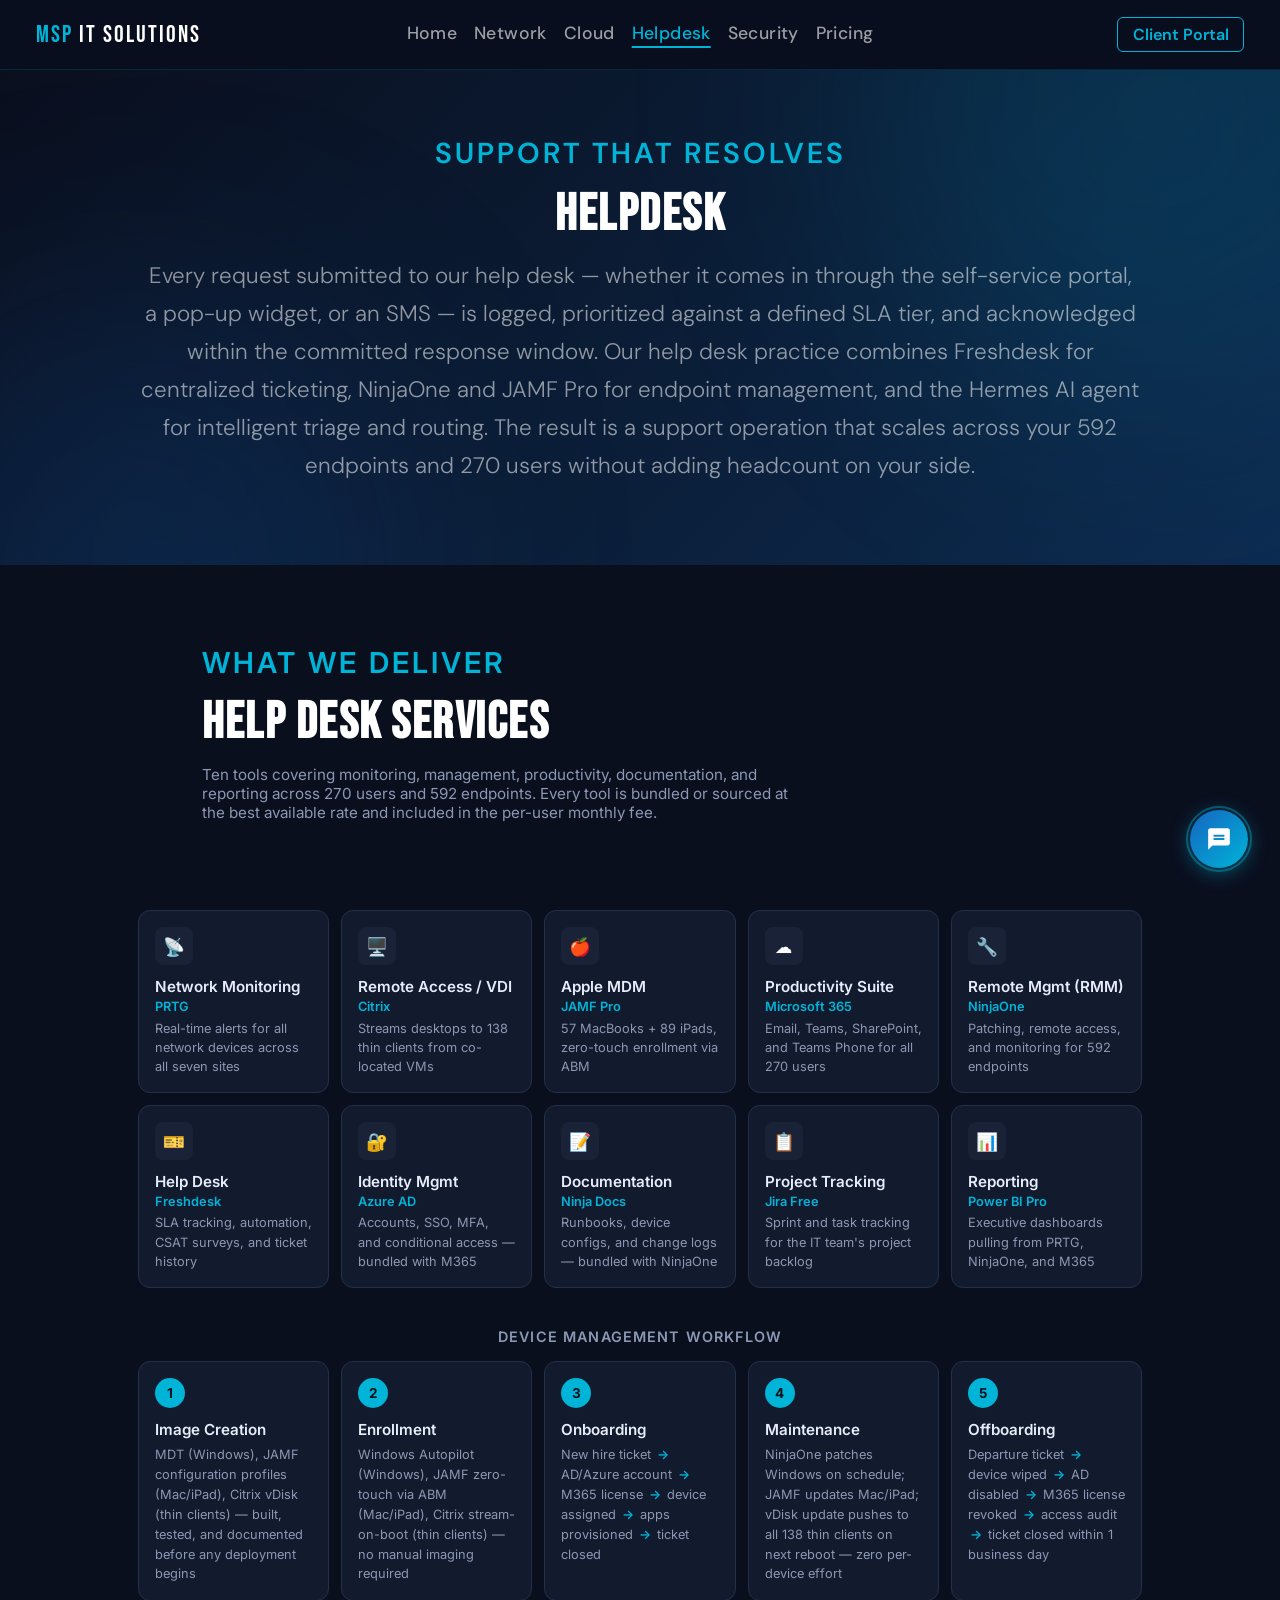
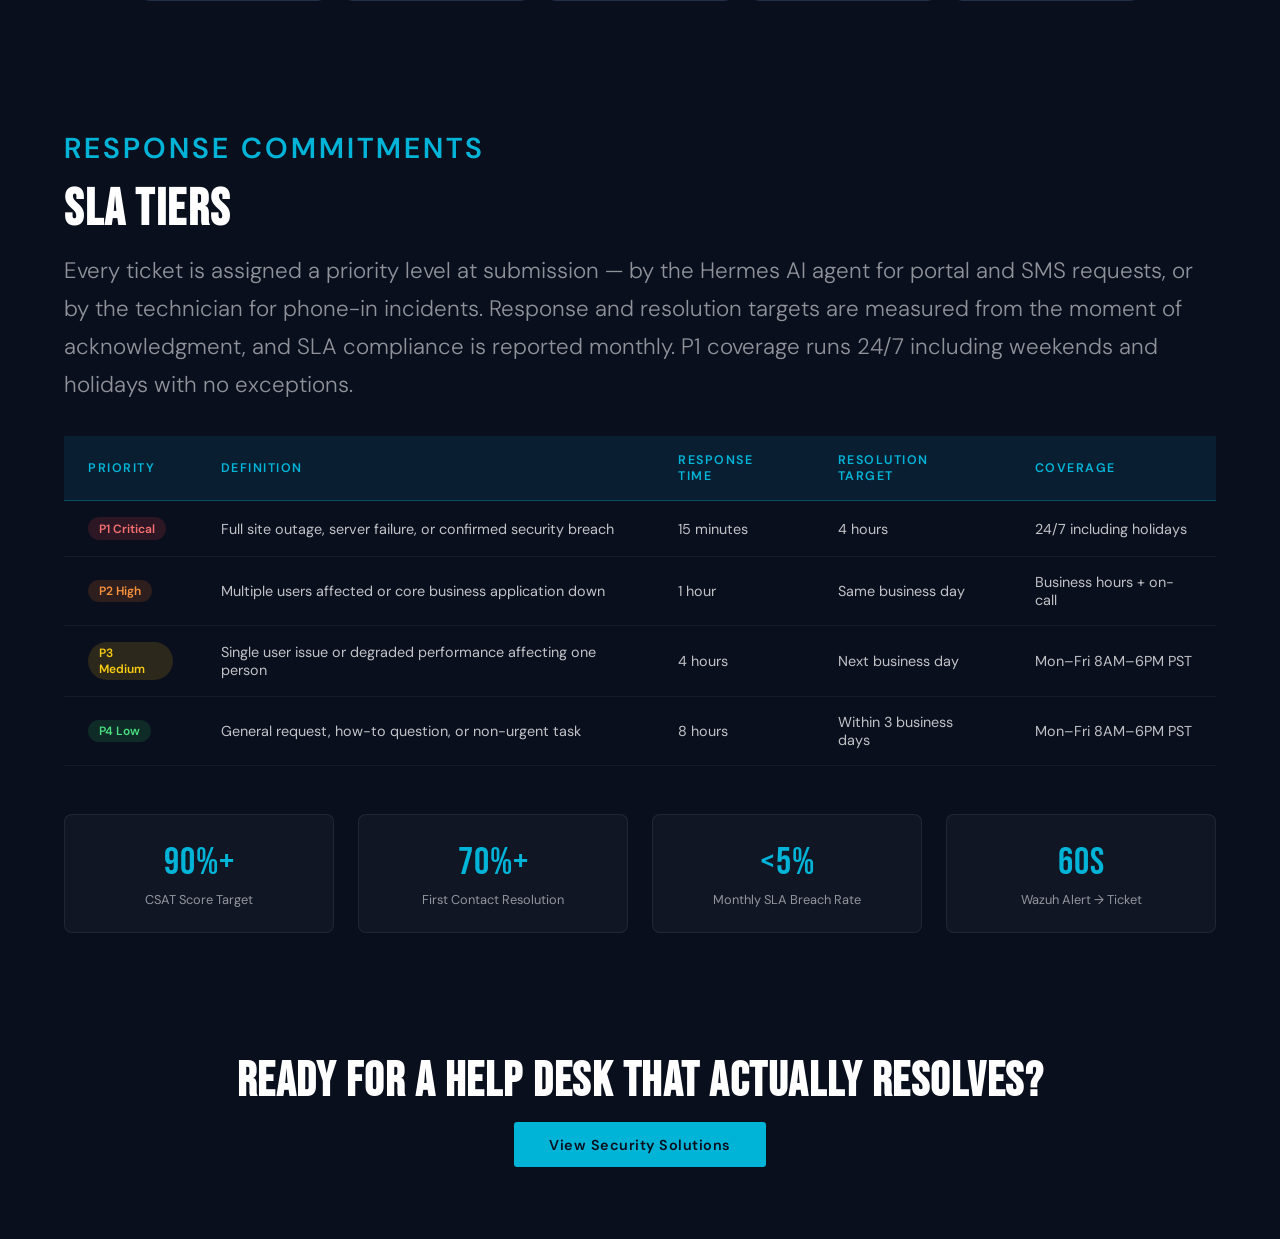
==== commit af79902f: "edit" ====
--- a/pages/helpdesk.html
+++ b/pages/helpdesk.html
@@ -26,87 +26,13 @@
     </p>
   </section>
 
-  <!-- SUPPORT PHASE -->
-  <section class="ap-phase fade-in" id="support">
-    <div>
-      <div class="ph-num">Phase 04</div>
-      <h2>Support</h2>
-      <p>The relationship doesn't end at go-live. We provide ongoing managed support with <span class="hl">SLA-backed response times</span>, proactive monitoring, and a help desk team that knows your environment &mdash; your systems, your users, and your quirks.</p>
-      <ul class="ap-list">
-        <li>24/7 P1 on-call coverage via portal, SMS, or Hermes agent</li>
-        <li>Proactive endpoint monitoring with automated remediation where scripted</li>
-        <li>Weekly patch compliance reports every Monday from NinjaOne</li>
-        <li>Monthly executive reporting on SLA compliance, CSAT, and ticket trends</li>
-        <li>Quarterly technology reviews with a forward-looking roadmap update</li>
-        <li>A dedicated help desk team that knows your environment by name</li>
-      </ul>
-    </div>
-    <div class="ph-icon" aria-hidden="true">&#127911;</div>
-  </section>
-
-  <!-- HELPDESK SERVICE CARDS -->
-  <section class="section">
-    <div class="section-tag fade-in">What We Deliver</div>
-    <h2 class="section-title fade-in">Help Desk Services</h2>
-    <p class="section-intro fade-in">
-      Every service component below is staffed by a named specialist, governed by a defined SLA tier, and reported monthly in your executive briefing. Nothing falls through the cracks.
-    </p>
-
-    <div class="services-grid">
-      <div class="card service-card fade-in">
-        <div class="service-icon">&#128421;&#65039;</div>
-        <h3>Ticketing &amp; SLA Management</h3>
-        <p>Freshdesk is the single system of record for every request, incident, change, and problem across all seven sites. SLA rules auto-escalate any ticket approaching its response deadline and notify the shift lead before a breach occurs. Every ticket closes with a CSAT survey sent to the end user. Monthly reports surface ticket volume, response time performance, resolution rate, and top recurring issue categories so we can proactively eliminate repeat problems.</p>
-      </div>
-      <div class="card service-card fade-in">
-        <div class="service-icon">&#128187;</div>
-        <h3>Windows Endpoint Management</h3>
-        <p>NinjaOne RMM manages all 592 Windows endpoints across your seven sites. Remote access allows technicians to connect to any device for troubleshooting without dispatching onsite. Automated patch deployment handles OS and application updates on a defined schedule, with compliance reports generated every Monday. Scripted remediations automatically resolve common issues &mdash; disk cleanup, service restarts, profile fixes &mdash; without requiring a ticket to be manually worked.</p>
-      </div>
-      <div class="card service-card fade-in">
-        <div class="service-icon">&#127822;</div>
-        <h3>Apple Device Management</h3>
-        <p>JAMF Pro manages 57 MacBooks and 89 iPads with zero-touch enrollment through Apple Business Manager. New devices ship directly to employees and enroll automatically when powered on &mdash; no IT staff required on-site for setup. Configuration profiles enforce FileVault encryption, screen lock policies, and approved application lists. Software updates are pushed on schedule with deferral controls. Lost or stolen devices are remotely locked and wiped within minutes.</p>
-      </div>
-      <div class="card service-card fade-in">
-        <div class="service-icon">&#128247;</div>
-        <h3>Thin Client &amp; VDI Management</h3>
-        <p>Citrix manages desktop delivery for all 138 thin clients across your sites. Virtual desktops stream from the co-located environment, keeping processing centralized and thin client hardware requirements minimal. vDisk updates apply to every thin client on the next reboot &mdash; there's no per-device patching cycle. The thin client fleet has a significantly longer replacement lifecycle than full PCs, reducing capital expenditure and on-site support burden.</p>
-      </div>
-      <div class="card service-card fade-in">
-        <div class="service-icon">&#129302;</div>
-        <h3>AI-Assisted Triage &amp; Routing</h3>
-        <p>The Hermes AI agent handles first-contact triage for help desk requests submitted through the client portal or the on-site chat widget. Hermes classifies the request, assigns an SLA priority, routes it to the appropriate specialist queue, and sends the user an acknowledgment with the ticket number and expected response time. For common request types &mdash; password resets, VPN connectivity, software access &mdash; Hermes resolves the ticket automatically with Honcho-managed context keeping conversations coherent across sessions.</p>
-      </div>
-      <div class="card service-card fade-in">
-        <div class="service-icon">&#128101;</div>
-        <h3>Onboarding &amp; Offboarding</h3>
-        <p>New hire and departure workflows are templated in Freshdesk with defined task sequences. A new hire ticket automatically triggers account creation in Active Directory, Microsoft 365 license assignment, device configuration, and application access provisioning &mdash; all tracked in a single parent ticket with subtasks per system. Offboarding reverses the process: AD account disabled, M365 license revoked, device wiped, and access audit completed within one business day of the departure date.</p>
-      </div>
-    </div>
-  </section>
-
-  <!-- HELP DESK PORTAL FIGURE -->
-  <section class="section">
-    <div class="img-text-row row-reverse fade-in">
-      <div class="img-col">
-        <div class="img-wrap">
-          <img src="../assets/img/f.png" alt="Help desk portal" class="img-display" lightbox="true" />
-        </div>
-      </div>
-      <div class="text-col">
-        <h3>Three Ways to Reach Support</h3>
-        <p>Users submit tickets through the self-service portal, via SMS text-in, or through the Hermes chat widget embedded in the client portal. Every channel feeds directly into Freshdesk with the same SLA rules applied regardless of submission method.</p>
-        <p>The Hermes AI agent handles triage and routing automatically &mdash; so tickets arrive in the right queue with the right priority without a dispatcher manually touching each one. Technicians open Freshdesk and find a pre-classified, pre-prioritized queue ready to work.</p>
-        <p>Automated remediation handles the most common request types without human intervention: password resets, VPN reconnections, disk cleanup, and software reinstalls are resolved in seconds with zero touch from the help desk team.</p>
-      </div>
-    </div>
-  </section>
 
   <!-- SOFTWARE STACK + DEVICE WORKFLOW -->
   <div class="hd-stack">
     <div class="hd-head fade-in">
-      <h3>Proposed Software Stack</h3>
+    <section class="section">
+    <div class="section-tag fade-in">What We Deliver</div>
+    <h2 class="section-title fade-in">Help Desk Services</h2>
       <p>Ten tools covering monitoring, management, productivity, documentation, and reporting across 270 users and 592 endpoints. Every tool is bundled or sourced at the best available rate and included in the per-user monthly fee.</p>
     </div>
 
@@ -203,12 +129,85 @@
     </div>
   </div>
 
+
+
+  <!-- SLA TIERS -->
+  <section class="section">
+    <div class="section-tag fade-in">Response Commitments</div>
+    <h2 class="section-title fade-in">SLA Tiers</h2>
+    <p class="section-intro fade-in">
+      Every ticket is assigned a priority level at submission &mdash; by the Hermes AI agent for portal and SMS requests, or by the technician for phone-in incidents. Response and resolution targets are measured from the moment of acknowledgment, and SLA compliance is reported monthly. P1 coverage runs 24/7 including weekends and holidays with no exceptions.
+    </p>
+
+    <div class="fade-in">
+      <table class="sla-table">
+        <thead>
+          <tr>
+            <th>Priority</th>
+            <th>Definition</th>
+            <th>Response Time</th>
+            <th>Resolution Target</th>
+            <th>Coverage</th>
+          </tr>
+        </thead>
+        <tbody>
+          <tr>
+            <td data-label="Priority"><span class="badge badge-red">P1 Critical</span></td>
+            <td data-label="Definition">Full site outage, server failure, or confirmed security breach</td>
+            <td data-label="Response">15 minutes</td>
+            <td data-label="Resolution">4 hours</td>
+            <td data-label="Coverage">24/7 including holidays</td>
+          </tr>
+          <tr>
+            <td data-label="Priority"><span class="badge badge-orange">P2 High</span></td>
+            <td data-label="Definition">Multiple users affected or core business application down</td>
+            <td data-label="Response">1 hour</td>
+            <td data-label="Resolution">Same business day</td>
+            <td data-label="Coverage">Business hours + on-call</td>
+          </tr>
+          <tr>
+            <td data-label="Priority"><span class="badge badge-yellow">P3 Medium</span></td>
+            <td data-label="Definition">Single user issue or degraded performance affecting one person</td>
+            <td data-label="Response">4 hours</td>
+            <td data-label="Resolution">Next business day</td>
+            <td data-label="Coverage">Mon&ndash;Fri 8AM&ndash;6PM PST</td>
+          </tr>
+          <tr>
+            <td data-label="Priority"><span class="badge badge-green">P4 Low</span></td>
+            <td data-label="Definition">General request, how-to question, or non-urgent task</td>
+            <td data-label="Response">8 hours</td>
+            <td data-label="Resolution">Within 3 business days</td>
+            <td data-label="Coverage">Mon&ndash;Fri 8AM&ndash;6PM PST</td>
+          </tr>
+        </tbody>
+      </table>
+    </div>
+
+    <div class="kpi-grid fade-in">
+      <div class="kpi-card">
+        <div class="kpi-value">90%+</div>
+        <div class="kpi-label">CSAT Score Target</div>
+      </div>
+      <div class="kpi-card">
+        <div class="kpi-value">70%+</div>
+        <div class="kpi-label">First Contact Resolution</div>
+      </div>
+      <div class="kpi-card">
+        <div class="kpi-value">&lt;5%</div>
+        <div class="kpi-label">Monthly SLA Breach Rate</div>
+      </div>
+      <div class="kpi-card">
+        <div class="kpi-value">60s</div>
+        <div class="kpi-label">Wazuh Alert &rarr; Ticket</div>
+      </div>
+    </div>
+  </section>
+
   <!-- CTA -->
   <section class="svc-cta fade-in">
     <h2>Ready for a help desk that actually resolves?</h2>
-    <p>Talk to our help desk specialist about SLA tiers, device management coverage, and what the Hermes agent can handle for your team automatically.</p>
-    <a href="portal.html" class="btn">Get Started via Portal</a>
+    <a href="security.html" class="btn">View Security Solutions</a>
   </section>
-
+  
 </body>
 </html>
--- a/assets/css/nav.css
+++ b/assets/css/nav.css
@@ -58,7 +58,7 @@
   display: inline-flex; align-items: center;
   font-family: var(--nav-font-body); text-decoration: none;
   color: var(--nav-link-color);
-  font-size: 0.88rem; font-weight: 500; letter-spacing: 0.4px;
+  font-size: 1.1rem; font-weight: 500; letter-spacing: 0.4px;
   padding-bottom: 2px; border-bottom: 2px solid transparent;
   transition: color 0.2s, border-color 0.2s; white-space: nowrap;
   background: none; border-top: none; border-left: none; border-right: none; cursor: pointer;
@@ -116,7 +116,7 @@
 
 /* Portal button (desktop) */
 .nav-portal {
-  font-family: var(--nav-font-body); font-size: 0.88rem; font-weight: 600;
+  font-family: var(--nav-font-body); font-size: 1.0rem; font-weight: 600;
   color: var(--nav-accent); text-decoration: none;
   border: 1px solid var(--nav-accent); border-radius: 0.375rem;
   padding: 0.35rem 0.9rem; white-space: nowrap; flex-shrink: 0; margin-left: auto;
@@ -137,12 +137,6 @@
 
 /* ━━━ 6. MOBILE MENU (≤1100px) ━━━ */
 @media (max-width: 1100px) {
-  /* The live backdrop blur forces a full re-blur of the page behind the bar on
-     every scroll frame, which mobile GPUs can't keep in sync with the scroll —
-     the fixed bar visibly shudders/lags. Drop the blur on mobile and use the
-     opaque solid background instead. (No layer promotion: an opaque fixed bar
-     needs no compositor hint, and a permanent `will-change` can itself cause
-     the bar to intermittently fail to paint on some mobile browsers.) */
   nav {
     padding: 0 var(--nav-padding-mob);
     -webkit-backdrop-filter: none;
--- a/assets/css/base.css
+++ b/assets/css/base.css
@@ -1,18 +1,3 @@
-/* ╔══════════════════════════════════════════════════════════════════╗
-   ║  base.css — SHARED PAGE FOUNDATION                              ║
-   ║  Loaded on every CONTENT page (not helpdesk — it has its own).  ║
-   ║                                                                 ║
-   ║  This file centralizes everything that used to be copy-pasted   ║
-   ║  into every page stylesheet:                                    ║
-   ║    • shared :root variables (fonts + section type scale)        ║
-   ║    • <body> base styling                                        ║
-   ║    • .section-tag / .section-title / .section-intro             ║
-   ║    • .fade-in scroll animation                                  ║
-   ║                                                                 ║
-   ║  Each page CSS now only needs its OWN :root overrides           ║
-   ║  (--page-bg, --tag-color, etc.) and its own components.         ║
-   ╚══════════════════════════════════════════════════════════════════╝ */
-
 
 /* ━━━━━━━━━━━━━━━━━━━━━━━━━━━━━━━━━━━━━━━━━━━━━━━━━━━━━━━━━━━━━━━━━━
    1. SHARED VARIABLES — defaults; pages override per-page values
@@ -30,7 +15,7 @@
   --border: rgba(255, 255, 255, 0.07);
 
   /* Section Tag (small uppercase label) */
-  --tag-size:  0.75rem;
+  --tag-size:  1.8rem;
   --tag-color: #00b4d8;
 
   /* Section Title */
@@ -39,7 +24,7 @@
   --title-color:    #ffffff;
 
   /* Section Paragraph */
-  --intro-size:   1rem;
+  --intro-size:   1.4rem;
   --intro-color:  rgba(255, 255, 255, 0.55);
   --intro-weight: 300;
 }
@@ -66,7 +51,7 @@
   letter-spacing: 3px;
   text-transform: uppercase;
   color:          var(--tag-color);
-  margin-bottom:  0.6rem;
+  margin-bottom:  0.75rem;
 }
 
 .section-title {
@@ -82,7 +67,7 @@
   font-weight:   var(--intro-weight);
   color:         var(--intro-color);
   line-height:   1.7;
-  max-width:     580px;
+  max-width:     1250px;
   margin-bottom: 2rem;
 }
 
--- a/assets/css/helpdesk.css
+++ b/assets/css/helpdesk.css
@@ -18,6 +18,31 @@
   --card-para-size:  0.88rem;
   --card-para-color: rgba(255, 255, 255, 0.55);
   --card-bar-gradient: linear-gradient(90deg, #00b4d8, #1565c0);
+
+    /* SLA Table */
+  --table-font-size: 0.9rem;
+  --th-bg:           rgba(0, 180, 216, 0.1);
+  --th-border:       rgba(0, 180, 216, 0.3);
+  --th-color:        #00b4d8;
+  --td-border:       rgba(255, 255, 255, 0.05);
+  --td-color:        rgba(255, 255, 255, 0.75);
+  --row-hover-bg:    rgba(255, 255, 255, 0.03);
+
+  /* SLA Badges */
+  --badge-red-bg:      rgba(239, 68, 68, 0.15);
+  --badge-red-text:    #f87171;
+  --badge-orange-bg:   rgba(249, 115, 22, 0.15);
+  --badge-orange-text: #fb923c;
+  --badge-yellow-bg:   rgba(234, 179, 8, 0.15);
+  --badge-yellow-text: #facc15;
+  --badge-green-bg:    rgba(34, 197, 94, 0.15);
+  --badge-green-text:  #4ade80;
+
+  /* KPI Cards */
+  --kpi-value-size:  2.4rem;
+  --kpi-value-color: #00b4d8;
+  --kpi-label-size:  0.8rem;
+  --kpi-label-color: rgba(255, 255, 255, 0.55);
 }
 
 /* ── HERO ──────────────────────────────────────────────────────── */
@@ -41,7 +66,7 @@
 .svc-hero::after  { width: 520px; height: 520px; background: rgba(21,101,192,0.16); bottom: -260px; left: -120px; }
 .svc-hero > * { position: relative; z-index: 1; }
 
-.svc-hero .section-intro { margin-left: auto; margin-right: auto; max-width: 640px; }
+.svc-hero .section-intro { margin-left: auto; margin-right: auto; max-width: 1000px; }
 
 /* ── NETWORK DIAGRAM (responsive SVG) ──────────────────────────── */
 .netmap {
@@ -268,11 +293,133 @@
 .hd-stack .workflow-card h4 { font-size: 0.95rem; font-weight: 600; color: var(--s-text); margin: 0 0 0.4rem; }
 .hd-stack .workflow-desc { font-size: 0.8rem; color: var(--s-muted); line-height: 1.55; }
 .hd-stack .workflow-desc .arrow { color: var(--s-primary); font-weight: 600; margin: 0 2px; }
+
+
+
+
+
+
+
+/* ── SLA TABLE ─────────────────────────────────────────────────── */
+.sla-table { 
+  width: 100%; 
+  border-collapse: collapse; 
+  font-size: var(--table-font-size); 
+}
+
+.sla-table th {
+  text-align: left;
+  padding: 1rem 1.5rem;
+  background: var(--th-bg);
+  border-bottom: 1px solid var(--th-border);
+  color: var(--th-color);
+  font-size: 0.78rem;
+  letter-spacing: 1.5px;
+  text-transform: uppercase;
+  font-weight: 600;
+}
+
+.sla-table td {
+  padding: 1rem 1.5rem;
+  border-bottom: 1px solid var(--td-border);
+  color: var(--td-color);
+}
+
+.sla-table tr:hover td { background: var(--row-hover-bg); }
+
+/* Priority Badges */
+.badge { 
+  display: inline-block; 
+  padding: 0.2rem 0.7rem; 
+  border-radius: 20px; 
+  font-size: 0.75rem; 
+  font-weight: 600; 
+}
+.badge-red    { background: var(--badge-red-bg);    color: var(--badge-red-text); }
+.badge-orange { background: var(--badge-orange-bg); color: var(--badge-orange-text); }
+.badge-yellow { background: var(--badge-yellow-bg); color: var(--badge-yellow-text); }
+.badge-green  { background: var(--badge-green-bg);  color: var(--badge-green-text); }
+
+/* ── KPI CARDS ─────────────────────────────────────────────────── */
+.kpi-grid {
+  display: grid;
+  grid-template-columns: repeat(auto-fit, minmax(180px, 1fr));
+  gap: 1.5rem;
+  margin-top: 3rem;
+}
+
+.kpi-card {
+  background: rgba(255, 255, 255, 0.03);
+  border: 1px solid var(--border);
+  border-radius: 8px;
+  padding: 1.5rem;
+  text-align: center;
+}
+
+.kpi-value {
+  font-family: var(--font-display);
+  font-size: var(--kpi-value-size);
+  color: var(--kpi-value-color);
+  letter-spacing: 1px;
+}
+
+.kpi-label { 
+  font-size: var(--kpi-label-size); 
+  color: var(--kpi-label-color); 
+  margin-top: 0.3rem; 
+}
+
+
+
+
 @media (max-width: 640px) {
   .hd-stack { padding: 1rem 1.25rem 2.5rem; }
   .hd-stack .tool-grid, .hd-stack .workflow-grid { grid-template-columns: 1fr 1fr; }
+  .kpi-grid        { grid-template-columns: 1fr 1fr; gap: 1rem; }
+  .kpi-value       { font-size: 1.8rem; }
+  /* SLA table → stacked cards */
+  .sla-table, .sla-table thead, .sla-table tbody,
+  .sla-table tr, .sla-table th, .sla-table td { display: block; }
+  .sla-table thead { display: none; }
+
+  
+  .sla-table tbody tr {
+    background: rgba(255, 255, 255, 0.03);
+    border: 1px solid var(--border);
+    border-radius: 8px;
+    margin-bottom: 1rem;
+    padding: 0.5rem 0;
+  }
+  
+  .sla-table td {
+    display: flex;
+    align-items: flex-start;
+    gap: 0.75rem;
+    padding: 0.55rem 1rem;
+    border-bottom: 1px solid rgba(255, 255, 255, 0.04);
+    font-size: 0.82rem;
+    white-space: normal;
+  }
+  
+  .sla-table td:last-child { border-bottom: none; }
+  
+  .sla-table td::before {
+    content: attr(data-label);
+    flex-shrink: 0;
+    width: 7rem;
+    font-size: 0.7rem;
+    font-weight: 600;
+    letter-spacing: 1px;
+    text-transform: uppercase;
+    color: var(--th-color);
+    opacity: 0.7;
+    padding-top: 0.1rem;
+  }
 }
 @media (max-width: 380px) {
   .hd-stack .tool-grid, .hd-stack .workflow-grid { grid-template-columns: 1fr; }
+
+
+
 }
   
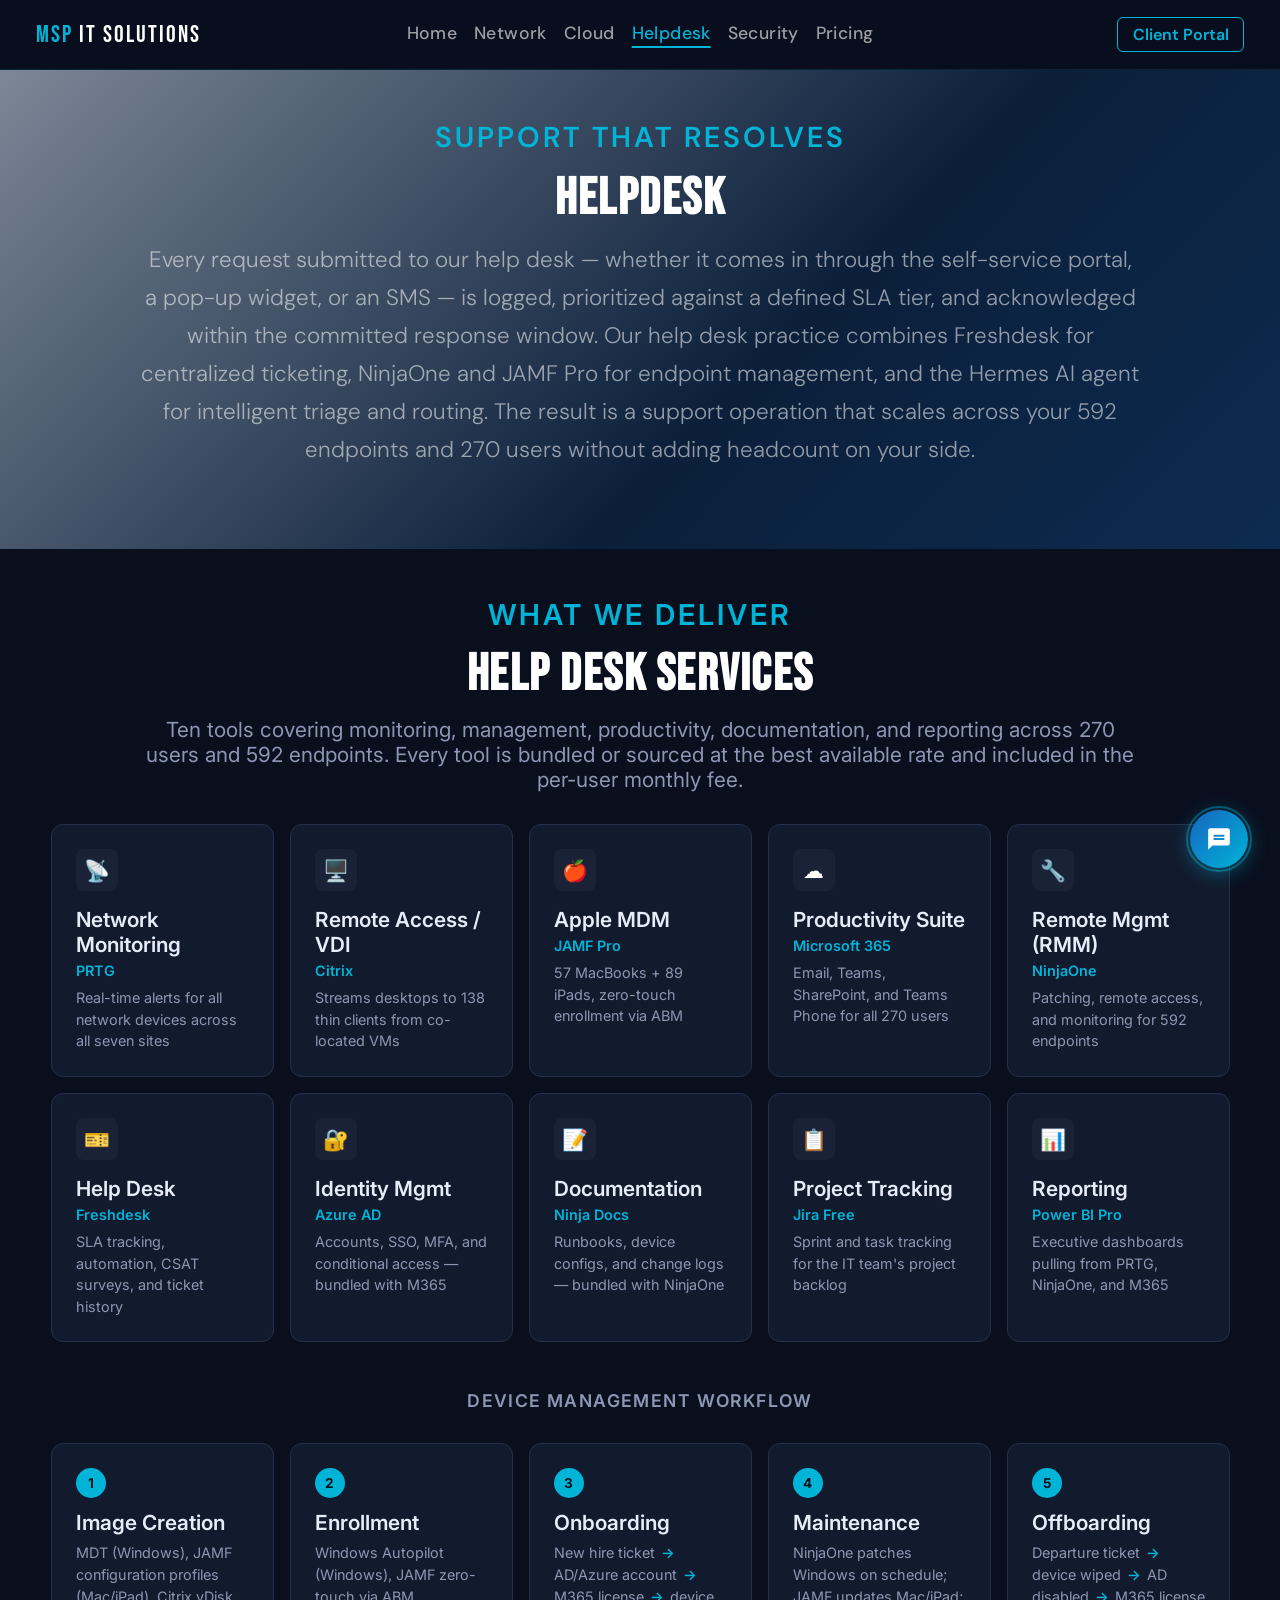
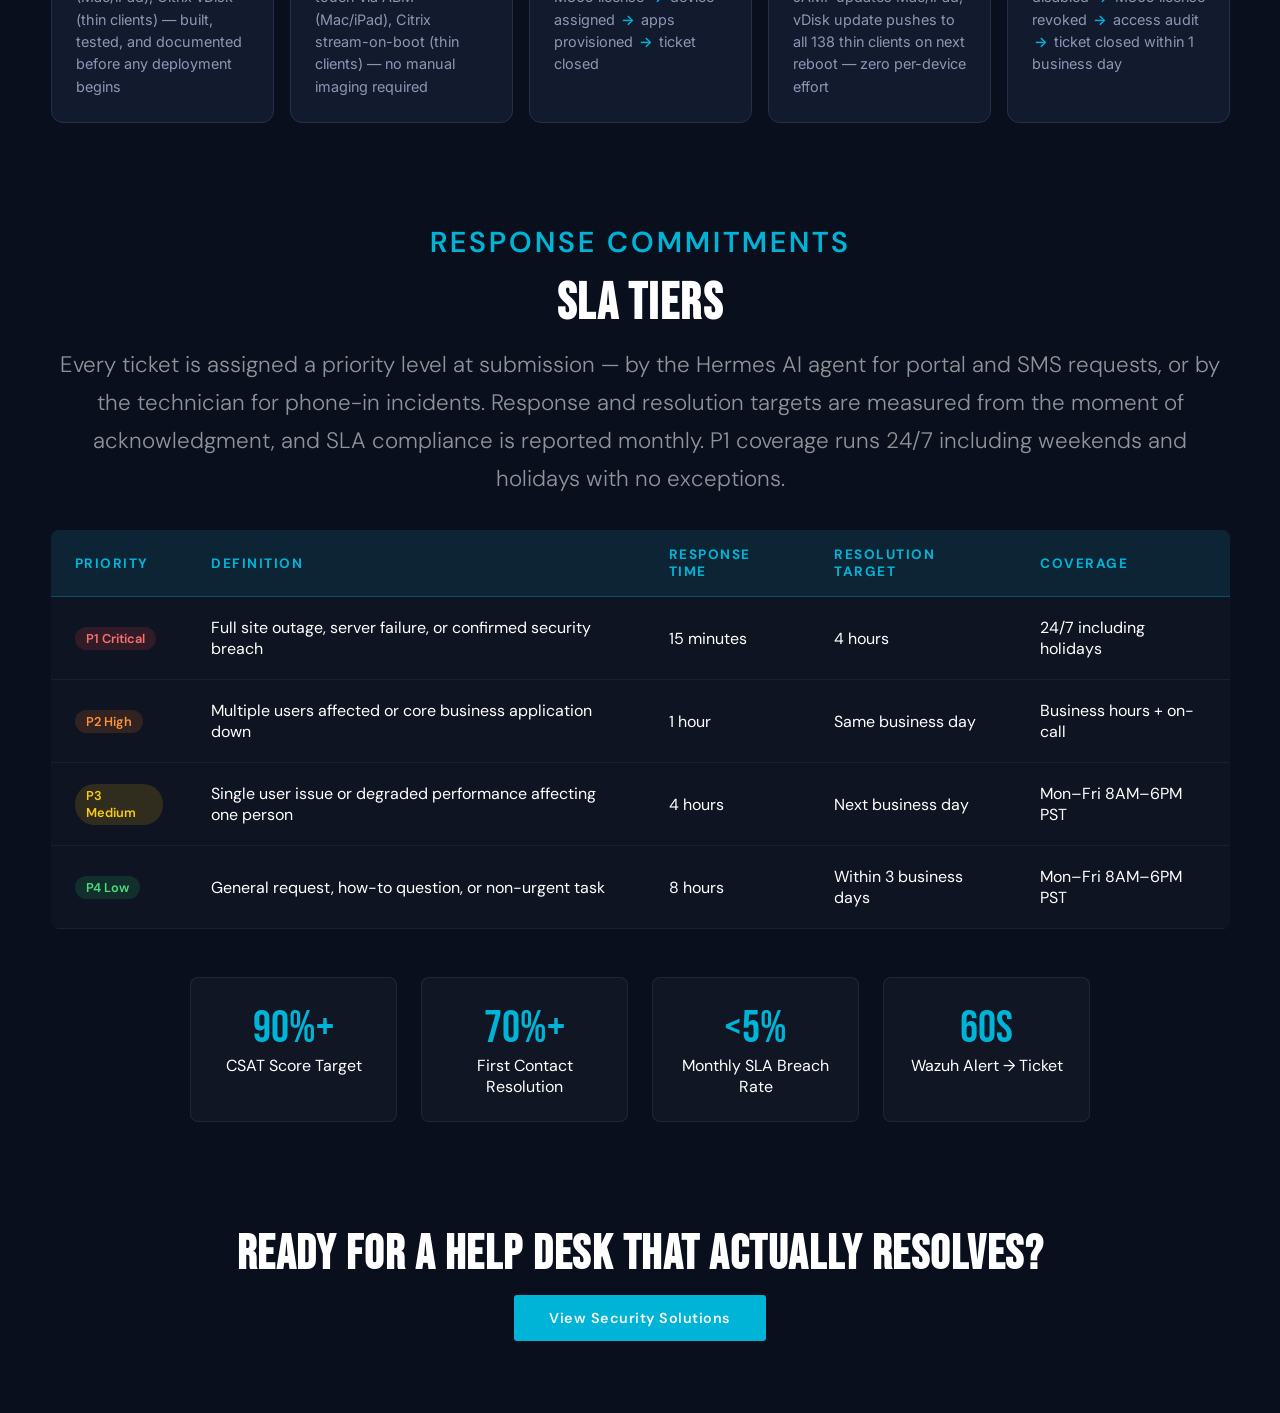
==== commit d6d01950: "edit" ====
--- a/pages/helpdesk.html
+++ b/pages/helpdesk.html
@@ -4,15 +4,15 @@
   <meta charset="UTF-8" />
   <meta name="viewport" content="width=device-width, initial-scale=1.0" />
   <title>Helpdesk — MSP IT Solutions</title>
-  <link rel="stylesheet" href="../assets/css/nav.css?v=11" />
-  <link rel="stylesheet" href="../assets/css/base.css?v=11" />
-  <link rel="stylesheet" href="../assets/hermes/widget.css?v=11" />
-  <link rel="stylesheet" href="../assets/css/helpdesk.css?v=11" />
+  <link rel="stylesheet" href="../assets/css/nav.css?v=12" />
+  <link rel="stylesheet" href="../assets/css/base.css?v=12" />
+  <link rel="stylesheet" href="../assets/hermes/widget.css?v=12" />
+  <link rel="stylesheet" href="../assets/css/helpdesk.css?v=12" />
   <link href="https://fonts.googleapis.com/css2?family=Bebas+Neue&family=DM+Sans:wght@300;400;500;600&family=Inter:wght@300..700&display=swap" rel="stylesheet" />
   
-  <script defer src="../assets/js/nav.js?v=11"></script>
-  <script defer src="../assets/js/main.js?v=11"></script>
-  <script defer src="../assets/hermes/hermes.js?v=11"></script>
+  <script defer src="../assets/js/nav.js?v=12"></script>
+  <script defer src="../assets/js/main.js?v=12"></script>
+  <script defer src="../assets/hermes/hermes.js?v=12"></script>
 </head>
 <body>
 
@@ -30,9 +30,8 @@
   <!-- SOFTWARE STACK + DEVICE WORKFLOW -->
   <div class="hd-stack">
     <div class="hd-head fade-in">
-    <section class="section">
-    <div class="section-tag fade-in">What We Deliver</div>
-    <h2 class="section-title fade-in">Help Desk Services</h2>
+      <div class="section-tag">What We Deliver</div>
+      <h2 class="section-title">Help Desk Services</h2>
       <p>Ten tools covering monitoring, management, productivity, documentation, and reporting across 270 users and 592 endpoints. Every tool is bundled or sourced at the best available rate and included in the per-user monthly fee.</p>
     </div>
 
@@ -210,4 +209,4 @@
   </section>
   
 </body>
-</html>
+</html>
--- a/assets/css/helpdesk.css
+++ b/assets/css/helpdesk.css
@@ -1,254 +1,13 @@
 /* ╔══════════════════════════════════════════════════════════════════╗
-   ║  helpdesk.css — HELPDESK PAGE — uses service cards and the reversed image+text row.
-   ║  Self-contained styles for this page. Edit freely; changes here  ║
-   ║  affect ONLY this page. Shared site chrome lives in nav.css;     ║
-   ║  shared section typography lives in base.css.                    ║
+   ║  helpdesk.css — HELPDESK PAGE                                   ║
    ╚══════════════════════════════════════════════════════════════════╝ */
 
 :root {
   --page-bg:   #0a0f1e;
-  --border:    rgba(255, 255, 255, 0.07);   /* fixed: was lime-green test value */
-  --tag-color: #00b4d8;                      /* fixed: was purple test value   */
-
-  --card-min-col: 280px;
-  --card-gap:     1.5rem;
-  --card-icon-size:  1.8rem;
-  --card-title-size: 1.4rem;
-  --card-title-color: #ffffff;
-  --card-para-size:  0.88rem;
-  --card-para-color: rgba(255, 255, 255, 0.55);
-  --card-bar-gradient: linear-gradient(90deg, #00b4d8, #1565c0);
-
-    /* SLA Table */
-  --table-font-size: 0.9rem;
-  --th-bg:           rgba(0, 180, 216, 0.1);
-  --th-border:       rgba(0, 180, 216, 0.3);
-  --th-color:        #00b4d8;
-  --td-border:       rgba(255, 255, 255, 0.05);
-  --td-color:        rgba(255, 255, 255, 0.75);
-  --row-hover-bg:    rgba(255, 255, 255, 0.03);
-
-  /* SLA Badges */
-  --badge-red-bg:      rgba(239, 68, 68, 0.15);
-  --badge-red-text:    #f87171;
-  --badge-orange-bg:   rgba(249, 115, 22, 0.15);
-  --badge-orange-text: #fb923c;
-  --badge-yellow-bg:   rgba(234, 179, 8, 0.15);
-  --badge-yellow-text: #facc15;
-  --badge-green-bg:    rgba(34, 197, 94, 0.15);
-  --badge-green-text:  #4ade80;
-
-  /* KPI Cards */
-  --kpi-value-size:  2.4rem;
-  --kpi-value-color: #00b4d8;
-  --kpi-label-size:  0.8rem;
-  --kpi-label-color: rgba(255, 255, 255, 0.55);
-}
-
-/* ── HERO ──────────────────────────────────────────────────────── */
-.svc-hero {
-  position: relative;
-  overflow: hidden;
-  padding: 4rem 2rem 3rem;
-  text-align: center;
-  background: linear-gradient(135deg, #0a0f1e 0%, #0b1f3a 60%, #0d2b50 100%);
-}
-.svc-hero::before,
-.svc-hero::after {
-  content: '';
-  position: absolute;
-  border-radius: 50%;
-  filter: blur(120px);
-  z-index: 0;
-  pointer-events: none;
-}
-.svc-hero::before { width: 600px; height: 600px; background: rgba(0,180,216,0.12); top: -260px; right: -180px; }
-.svc-hero::after  { width: 520px; height: 520px; background: rgba(21,101,192,0.16); bottom: -260px; left: -120px; }
-.svc-hero > * { position: relative; z-index: 1; }
-
-.svc-hero .section-intro { margin-left: auto; margin-right: auto; max-width: 1000px; }
-
-/* ── NETWORK DIAGRAM (responsive SVG) ──────────────────────────── */
-.netmap {
-  width: 100%;
-  max-width: 680px;
-  margin: 2.5rem auto 0;
-  display: block;
-}
-.netmap svg { width: 100%; height: auto; display: block; overflow: visible; }
-.nm-line   { stroke: rgba(0,180,216,0.28); stroke-width: 2; }
-.nm-node   { transition: transform 0.3s ease; }
-.nm-node circle { filter: drop-shadow(0 8px 18px rgba(0,0,0,0.45)); }
-.nm-node:hover  { transform: translateY(-3px); }
-.nm-icon   { font-size: 30px; text-anchor: middle; dominant-baseline: central; }
-.nm-center-label {
-  font-family: var(--font-display);
-  fill: #fff; font-size: 19px; letter-spacing: 1px;
-  text-anchor: middle; dominant-baseline: central;
-}
-
-/* ── SERVICE CARD GRID ─────────────────────────────────────────── */
-.section { padding: 4rem 4rem; }
-
-.services-grid {
-  display: grid;
-  grid-template-columns: repeat(auto-fit, minmax(var(--card-min-col), 1fr));
-  gap: var(--card-gap);
-}
-.card {
-  background: rgba(255, 255, 255, 0.03);
-  border: 1px solid var(--border);
-  border-radius: 10px;
-  padding: 2rem;
-  transition: border-color 0.25s, transform 0.25s;
-}
-.card:hover { border-color: rgba(0, 180, 216, 0.25); transform: translateY(-4px); }
-.service-card { position: relative; overflow: hidden; }
-.service-card::before {
-  content: '';
-  position: absolute;
-  top: 0; left: 0; right: 0;
-  height: 2px;
-  background: var(--card-bar-gradient);
-  transform: scaleX(0);
-  transform-origin: left;
-  transition: transform 0.3s;
-}
-.service-card:hover::before { transform: scaleX(1); }
-.service-icon {
-  width: 50px; height: 50px;
-  display: flex; align-items: center; justify-content: center;
-  font-size: var(--card-icon-size);
-  border-radius: 12px;
-  background: rgba(0,180,216,0.1);
-  border: 1px solid rgba(0,180,216,0.2);
-  margin-bottom: 1.1rem;
-}
-.service-card h3 {
-  font-family: var(--font-display);
-  font-size: var(--card-title-size);
-  letter-spacing: 1px;
-  color: var(--card-title-color);
-  margin-bottom: 0.75rem;
-}
-.service-card p {
-  font-size: var(--card-para-size);
-  color: var(--card-para-color);
-  line-height: 1.65;
-  font-weight: 300;
-}
-
-/* ── CTA BAND ──────────────────────────────────────────────────── */
-.svc-cta {
-  text-align: center;
-  padding: 3.5rem 2rem 4.5rem;
-}
-.svc-cta h2 {
-  font-family: var(--font-display);
-  font-size: clamp(2rem, 4vw, 3rem);
-  letter-spacing: 1.5px;
-  margin-bottom: 0.75rem;
-}
-.svc-cta p { color: rgba(255,255,255,0.55); margin-bottom: 1.75rem; font-weight: 300; }
-.btn {
-  display: inline-block;
-  padding: 0.85rem 2.2rem;
-  background: #00b4d8;
-  color: #0a0f1e;
-  font-weight: 600;
-  font-size: 0.9rem;
-  letter-spacing: 0.5px;
-  text-decoration: none;
-  border-radius: 3px;
-  transition: background 0.2s, transform 0.2s;
-}
-.btn:hover { background: #2ecbe9; transform: translateY(-2px); }
-
-@media (max-width: 768px) {
-  .svc-hero      { padding: 3rem 1.25rem 2rem; }
-  .section       { padding: 2.5rem 1.25rem; }
-  .services-grid { grid-template-columns: 1fr; }
-  .nm-icon       { font-size: 26px; }
-  .nm-center-label { font-size: 16px; }
-}
-
-/* ── IMAGE / DISPLAY LAYOUT BLOCKS ──────────────────────────────── */
-
-/* ── VARIABLES ───────────────────────────────────────────────────── */
-:root {
-  /* image container */
-  --img-bg: rgba(255,255,255,0.03); --img-border: rgba(255,255,255,0.07);
-  --img-radius: 10px; --img-padding: 0.75rem;
-
-  /* caption */
-  --caption-size: 0.82rem; --caption-color: rgba(255,255,255,0.4); --caption-margin: 0.75rem;
-
-  /* image + text row */
-  --row-gap: 3rem;
-  --row-text-h3-size: 1.4rem; --row-text-h3-color: #fff;
-  --row-text-p-size: 0.92rem; --row-text-p-color: rgba(255,255,255,0.55); --row-text-p-weight: 300;
-
-  /* card grid */
-  --card-grid-gap: 1.5rem; --card-min-col: 260px;
-  --card-bg: rgba(255,255,255,0.03); --card-border: rgba(255,255,255,0.07);
-  --card-radius: 8px; --card-padding: 1.5rem;
-  --card-h3-size: 1.2rem; --card-h3-color: #fff;
-  --card-p-size: 0.86rem; --card-p-color: rgba(255,255,255,0.55);
-
-  /* lightbox */
-  --lightbox-bg: rgba(0,0,0,0.92); --lightbox-max-w: 90vw; --lightbox-max-h: 85vh;
-  --lightbox-cap-color: rgba(255,255,255,0.6);
-}
-
-/* ── SHARED IMAGE CONTAINER ──────────────────────────────────────── */
-.img-wrap {
-  background: var(--img-bg); border: 1px solid var(--img-border);
-  border-radius: var(--img-radius); padding: var(--img-padding);
-  overflow: visible; transition: border-color 0.25s;
-}
-.img-wrap:hover { border-color: rgba(0,180,216,0.3); }
-.img-display {
-  width: 100%; height: auto; display: block;
-  border-radius: calc(var(--img-radius) - var(--img-padding));
-  transition: transform 0.3s ease;
-}
-.img-wrap:hover .img-display { transform: scale(1.015); }
-
-/* ── A. SINGLE IMAGE ─────────────────────────────────────────────── */
-.img-block { width: 100%; }
-.img-block .img-wrap { padding: var(--img-padding); }
-.img-block .img-display { width: 100%; height: auto; object-fit: initial; }
-
-/* ── B. IMAGE + CAPTION ──────────────────────────────────────────── */
-.img-captioned { display: flex; flex-direction: column; gap: var(--caption-margin); }
-.img-caption { font-size: var(--caption-size); color: var(--caption-color); text-align: center; font-style: italic; line-height: 1.5; }
-
-/* ── C/D. IMAGE + TEXT ROW (+ reverse) ───────────────────────────── */
-.img-text-row { display: flex; align-items: center; gap: var(--row-gap); }
-.img-text-row.row-reverse { flex-direction: row-reverse; }
-.img-col { flex: 1; min-width: 0; }
-.img-col .img-display { width: 100%; height: auto; object-fit: initial; }
-.text-col { flex: 1; min-width: 0; display: flex; flex-direction: column; gap: 1rem; }
-.text-col h3 { font-family: var(--font-display); font-size: var(--row-text-h3-size); color: var(--row-text-h3-color); letter-spacing: 1px; line-height: 1.1; }
-.text-col p { font-size: var(--row-text-p-size); color: var(--row-text-p-color); font-weight: var(--row-text-p-weight); line-height: 1.7; }
-
-/* ── F. IMAGE CARD GRID ──────────────────────────────────────────── */
-.img-card-grid { display: grid; grid-template-columns: repeat(auto-fit, minmax(var(--card-min-col), 1fr)); gap: var(--card-grid-gap); }
-.img-card { background: var(--card-bg); border: 1px solid var(--card-border); border-radius: var(--card-radius); padding: var(--card-padding); display: flex; flex-direction: column; gap: 1rem; transition: border-color 0.25s, transform 0.25s; }
-.img-card:hover { border-color: rgba(0,180,216,0.3); transform: translateY(-4px); }
-.img-card .img-wrap { height: 200px; overflow: hidden; display: flex; align-items: center; justify-content: center; }
-.img-card .img-display { width: 100%; height: 100%; object-fit: contain; }
-.img-card h3 { font-family: var(--font-display); font-size: var(--card-h3-size); color: var(--card-h3-color); letter-spacing: 0.5px; }
-.img-card p { font-size: var(--card-p-size); color: var(--card-p-color); line-height: 1.65; }
-
-/* ── MOBILE ──────────────────────────────────────────────────────── */
-@media (max-width: 768px) {
-  .img-text-row, .img-text-row.row-reverse { flex-direction: column; }
-}
-
-
-/* ── SOFTWARE-STACK / WORKFLOW BLOCK (moved out of the HTML so all styling lives here) ── */
-.hd-stack {
+  --border:    rgba(255, 255, 255, 0.07);
+  --tag-color: #00b4d8;
+  --section-max-w: 1275px;
+  /* Helpdesk Specifics */
   --s-surface: #121a2e;
   --s-surface-2: #1a2238;
   --s-border: #243049;
@@ -256,170 +15,186 @@
   --s-muted: #8c97b3;
   --s-primary: #00b4d8;
   --font-ui: 'Inter', system-ui, sans-serif;
-  max-width: 1100px; margin: 0 auto; padding: 1rem 3rem 4rem;
+}
+
+/* ── HERO ──────────────────────────────────────────────────────── */
+.svc-hero {
+  position: relative;
+  overflow: hidden;
+  padding: 3rem 3rem; 
+  text-align: center;
+  background: linear-gradient(135deg, #7b8696 0%, #0b1f3a 60%, #0d2b50 100%);
+}
+.svc-hero > * { position: relative; z-index: 1; }
+.svc-hero .section-intro { margin-left: auto; margin-right: auto; max-width: 1000px; }
+
+/* ── SECTION WRAPPER ── */
+.section { 
+  padding: 3rem 3rem; 
+  max-width: var(--section-max-w); 
+  margin: 0 auto; 
+}
+
+.section > .section-tag,
+.section > .section-title,
+.section > .section-intro {
+  text-align: center;
+  margin-left: auto;
+  margin-right: auto;
+  display: block; 
+}
+
+/* ── Help Desk Services ── */
+.hd-stack {
+  max-width: var(--section-max-w); 
+  margin: 0 auto; 
+  padding: 3rem 3rem;
   font-family: var(--font-ui);
-}
-.hd-stack .hd-head { margin-bottom: 1.5rem; }
-.hd-stack .hd-head h3 { font-family: var(--font-display); letter-spacing: 1px; font-size: 1.8rem; color: var(--s-text); margin-bottom: 0.4rem; }
-.hd-stack .hd-head p { font-size: 0.95rem; color: var(--s-muted); max-width: 60ch; }
-.hd-stack .tool-grid {
-  display: grid; grid-template-columns: repeat(auto-fill, minmax(min(180px,100%), 1fr));
-  gap: 0.75rem; margin-bottom: 2.5rem;
-}
-.hd-stack .tool-card {
+  text-align: center;
+  box-sizing: border-box;
+  overflow-x: hidden;
+}
+
+.hd-head { margin-bottom: 2rem; }
+.hd-head h3 { font-family: var(--font-display); letter-spacing: 1px; font-size: 3rem; color: #fff; margin-bottom: 1rem; }
+.hd-head p { font-size: 1.3rem; color: var(--s-muted); max-width: 1000px; margin: 0 auto; }
+
+/* ── 2x5 TOOL GRID ── */
+.tool-grid {
+  display: grid; 
+  grid-template-columns: repeat(5, 1fr);
+  gap: 1rem; 
+  margin-bottom: 3rem; 
+  text-align: left;
+}
+.tool-card {
   background: var(--s-surface); border: 1px solid var(--s-border);
-  border-radius: 0.75rem; padding: 1rem; transition: transform 180ms, border-color 180ms;
-}
-.hd-stack .tool-card:hover { transform: translateY(-2px); border-color: var(--s-primary); }
-.hd-stack .tool-icon {
-  width: 38px; height: 38px; display: flex; align-items: center; justify-content: center;
-  border-radius: 0.5rem; margin-bottom: 0.75rem; font-size: 1.1rem; background: var(--s-surface-2);
-}
-.hd-stack .tool-card h4 { font-size: 0.95rem; font-weight: 600; color: var(--s-text); margin: 0 0 0.15rem; }
-.hd-stack .tool-product { font-size: 0.8rem; font-weight: 600; color: var(--s-primary); margin-bottom: 0.3rem; }
-.hd-stack .tool-desc { font-size: 0.8rem; color: var(--s-muted); line-height: 1.5; }
-.hd-stack .workflow-label {
-  text-align: center; font-size: 0.9rem; font-weight: 600; color: var(--s-muted);
-  letter-spacing: 0.08em; text-transform: uppercase; margin-bottom: 1rem;
-}
-.hd-stack .workflow-grid {
-  display: grid; grid-template-columns: repeat(auto-fill, minmax(min(170px,100%), 1fr)); gap: 0.75rem;
-}
-.hd-stack .workflow-card { background: var(--s-surface); border: 1px solid var(--s-border); border-radius: 0.75rem; padding: 1rem; }
-.hd-stack .workflow-step {
+  border-radius: 0.75rem; padding: 1.5rem; transition: transform 180ms, border-color 180ms;
+  min-width: 0;
+}
+.tool-card:hover { transform: translateY(-2px); border-color: var(--s-primary); }
+.tool-icon {
+  width: 42px; height: 42px; display: flex; align-items: center; justify-content: center;
+  border-radius: 0.5rem; margin-bottom: 1rem; font-size: 1.3rem; background: var(--s-surface-2);
+}
+.tool-card h4 { font-size: 1.3rem; font-weight: 600; color: var(--s-text); margin: 0 0 0.3rem; }
+.tool-product { font-size: 0.9rem; font-weight: 600; color: var(--s-primary); margin-bottom: 0.5rem; }
+.tool-desc { font-size: 0.9rem; color: var(--s-muted); line-height: 1.5; }
+
+/* ── WORKFLOW ── */
+.workflow-label {
+  text-align: center; font-size: 1.1rem; font-weight: 600; color: var(--s-muted);
+  letter-spacing: 0.08em; text-transform: uppercase; margin-bottom: 2rem;
+}
+.workflow-grid {
+  display: grid; 
+  grid-template-columns: repeat(5, 1fr);
+  gap: 1rem; 
+  margin-bottom: .25rem; 
+  text-align: left;
+}
+
+.workflow-card {
+  background: var(--s-surface); border: 1px solid var(--s-border);
+  border-radius: 0.75rem; padding: 1.5rem;
+  min-width: 0;
+}
+.workflow-step {
   width: 30px; height: 30px; border-radius: 50%; background: var(--s-primary); color: #06121b;
   font-size: 0.85rem; font-weight: 700; display: flex; align-items: center; justify-content: center; margin-bottom: 0.75rem;
 }
-.hd-stack .workflow-card h4 { font-size: 0.95rem; font-weight: 600; color: var(--s-text); margin: 0 0 0.4rem; }
-.hd-stack .workflow-desc { font-size: 0.8rem; color: var(--s-muted); line-height: 1.55; }
-.hd-stack .workflow-desc .arrow { color: var(--s-primary); font-weight: 600; margin: 0 2px; }
-
-
-
-
-
-
-
-/* ── SLA TABLE ─────────────────────────────────────────────────── */
+.workflow-card h4 { font-size: 1.3rem; font-weight: 600; color: var(--s-text); margin: 0 0 0.4rem; }
+.workflow-desc { font-size: 0.9rem; color: var(--s-muted); line-height: 1.55; }
+.workflow-desc .arrow { color: var(--s-primary); font-weight: 600; margin: 0 2px; }
+
+/* ── SLA TABLE & KPI ─────────────────────────────────────────── */
 .sla-table { 
-  width: 100%; 
-  border-collapse: collapse; 
-  font-size: var(--table-font-size); 
-}
-
+  width: 100%; border-collapse: collapse; font-size: 1rem;
+  background: rgba(255,255,255,0.02); border-radius: 8px; overflow: hidden;
+}
 .sla-table th {
-  text-align: left;
-  padding: 1rem 1.5rem;
-  background: var(--th-bg);
-  border-bottom: 1px solid var(--th-border);
-  color: var(--th-color);
-  font-size: 0.78rem;
+  text-align: left; padding: 1rem 1.5rem; background: rgba(0, 180, 216, 0.1);
+  border-bottom: 1px solid rgba(0, 180, 216, 0.3); color: #00b4d8;
+  font-size: 0.85rem; letter-spacing: 1.5px; text-transform: uppercase;
+}
+.sla-table td { padding: 1.25rem 1.5rem; border-bottom: 1px solid rgba(255, 255, 255, 0.05); color: #fff; }
+
+/* Badges */
+.badge { display: inline-block; padding: 0.2rem 0.7rem; border-radius: 20px; font-size: 0.8rem; font-weight: 600; }
+.badge-red    { background: rgba(239, 68, 68, 0.15); color: #f87171; }
+.badge-orange { background: rgba(249, 115, 22, 0.15); color: #fb923c; }
+.badge-yellow { background: rgba(234, 179, 8, 0.15); color: #facc15; }
+.badge-green  { background: rgba(34, 197, 94, 0.15); color: #4ade80; }
+
+.kpi-grid {
+  display: grid; grid-template-columns: repeat(auto-fit, minmax(200px, 1fr));
+  gap: 1.5rem; margin-top: 3rem; max-width: 900px; margin-left: auto; margin-right: auto;
+}
+.kpi-card {
+  background: rgba(255, 255, 255, 0.03); border: 1px solid var(--border);
+  border-radius: 8px; padding: 1.5rem; text-align: center;
+}
+.kpi-value { font-family: var(--font-display); font-size: 2.8rem; color: #00b4d8; }
+
+/* ━━━━━━━━━━━━━━━━━━━━━━━━━━━━━━━━━━━━━━━━━━━━━━━━━━━━━━━━━━━━━━━━━━
+   CTA BAND
+   ┗━━━━━━━━━━━━━━━━━━━━━━━━━━━━━━━━━━━━━━━━━━━━━━━━━━━━━━━━━━━━━━━━━ */
+.svc-cta {
+  text-align: center;
+  padding: 3.5rem 2rem 4.5rem;
+}
+.svc-cta h2 {
+  font-family: var(--font-display);
+  font-size: clamp(2rem, 4vw, 3rem);
   letter-spacing: 1.5px;
-  text-transform: uppercase;
+  margin-bottom: 0.75rem;
+}
+.svc-cta p { color: rgba(255,255,255,0.55); margin-bottom: 1.75rem; font-weight: 300; }
+.btn {
+  display: inline-block;
+  padding: 0.85rem 2.2rem;
+  background: #00b4d8;
+  color: #f6f6f8;
   font-weight: 600;
-}
-
-.sla-table td {
-  padding: 1rem 1.5rem;
-  border-bottom: 1px solid var(--td-border);
-  color: var(--td-color);
-}
-
-.sla-table tr:hover td { background: var(--row-hover-bg); }
-
-/* Priority Badges */
-.badge { 
-  display: inline-block; 
-  padding: 0.2rem 0.7rem; 
-  border-radius: 20px; 
-  font-size: 0.75rem; 
-  font-weight: 600; 
-}
-.badge-red    { background: var(--badge-red-bg);    color: var(--badge-red-text); }
-.badge-orange { background: var(--badge-orange-bg); color: var(--badge-orange-text); }
-.badge-yellow { background: var(--badge-yellow-bg); color: var(--badge-yellow-text); }
-.badge-green  { background: var(--badge-green-bg);  color: var(--badge-green-text); }
-
-/* ── KPI CARDS ─────────────────────────────────────────────────── */
-.kpi-grid {
-  display: grid;
-  grid-template-columns: repeat(auto-fit, minmax(180px, 1fr));
-  gap: 1.5rem;
-  margin-top: 3rem;
-}
-
-.kpi-card {
-  background: rgba(255, 255, 255, 0.03);
-  border: 1px solid var(--border);
-  border-radius: 8px;
-  padding: 1.5rem;
-  text-align: center;
-}
-
-.kpi-value {
-  font-family: var(--font-display);
-  font-size: var(--kpi-value-size);
-  color: var(--kpi-value-color);
-  letter-spacing: 1px;
-}
-
-.kpi-label { 
-  font-size: var(--kpi-label-size); 
-  color: var(--kpi-label-color); 
-  margin-top: 0.3rem; 
-}
-
-
-
-
-@media (max-width: 640px) {
-  .hd-stack { padding: 1rem 1.25rem 2.5rem; }
-  .hd-stack .tool-grid, .hd-stack .workflow-grid { grid-template-columns: 1fr 1fr; }
-  .kpi-grid        { grid-template-columns: 1fr 1fr; gap: 1rem; }
-  .kpi-value       { font-size: 1.8rem; }
-  /* SLA table → stacked cards */
+  font-size: 0.9rem;
+  letter-spacing: 0.5px;
+  text-decoration: none;
+  border-radius: 3px;
+  transition: background 0.2s, transform 0.2s;
+}
+.btn:hover { background: #2ecbe9; transform: translateY(-2px); }
+
+
+/* ── RESPONSIVE ───────────────────────────────────────────────── */
+
+/* Tablet */
+@media (max-width: 1024px) {
+  .tool-grid     { grid-template-columns: repeat(3, 1fr); }
+  .workflow-grid { grid-template-columns: repeat(3, 1fr); }
+}
+
+/* Large phone / small tablet */
+@media (max-width: 768px) {
+  .svc-hero, .section, .hd-stack { padding: 3rem 1.5rem; }
+  .tool-grid, .workflow-grid     { grid-template-columns: 1fr 1fr; }
+  .kpi-grid                      { grid-template-columns: 1fr 1fr; }
+
   .sla-table, .sla-table thead, .sla-table tbody,
   .sla-table tr, .sla-table th, .sla-table td { display: block; }
   .sla-table thead { display: none; }
-
-  
   .sla-table tbody tr {
-    background: rgba(255, 255, 255, 0.03);
-    border: 1px solid var(--border);
-    border-radius: 8px;
-    margin-bottom: 1rem;
-    padding: 0.5rem 0;
+    background: rgba(255, 255, 255, 0.03); border: 1px solid var(--border);
+    border-radius: 8px; margin-bottom: 1rem; padding: 0.5rem 0;
   }
-  
-  .sla-table td {
-    display: flex;
-    align-items: flex-start;
-    gap: 0.75rem;
-    padding: 0.55rem 1rem;
-    border-bottom: 1px solid rgba(255, 255, 255, 0.04);
-    font-size: 0.82rem;
-    white-space: normal;
-  }
-  
-  .sla-table td:last-child { border-bottom: none; }
-  
-  .sla-table td::before {
-    content: attr(data-label);
-    flex-shrink: 0;
-    width: 7rem;
-    font-size: 0.7rem;
-    font-weight: 600;
-    letter-spacing: 1px;
-    text-transform: uppercase;
-    color: var(--th-color);
-    opacity: 0.7;
-    padding-top: 0.1rem;
-  }
-}
-@media (max-width: 380px) {
-  .hd-stack .tool-grid, .hd-stack .workflow-grid { grid-template-columns: 1fr; }
-
-
-
-}
-  
+  .sla-table td { display: flex; align-items: flex-start; gap: 0.75rem; padding: 0.55rem 1rem; }
+}
+
+/* Small phone — single column */
+@media (max-width: 480px) {
+  .svc-hero, .section, .hd-stack { padding: 2rem 1rem; }
+  .tool-grid, .workflow-grid     { grid-template-columns: 1fr; }
+  .kpi-grid                      { grid-template-columns: 1fr; }
+  .tool-card h4, .workflow-card h4 { font-size: 1.15rem; }
+  .hd-head p                     { font-size: 1.1rem; }
+  .kpi-value                     { font-size: 2.2rem; }
+}
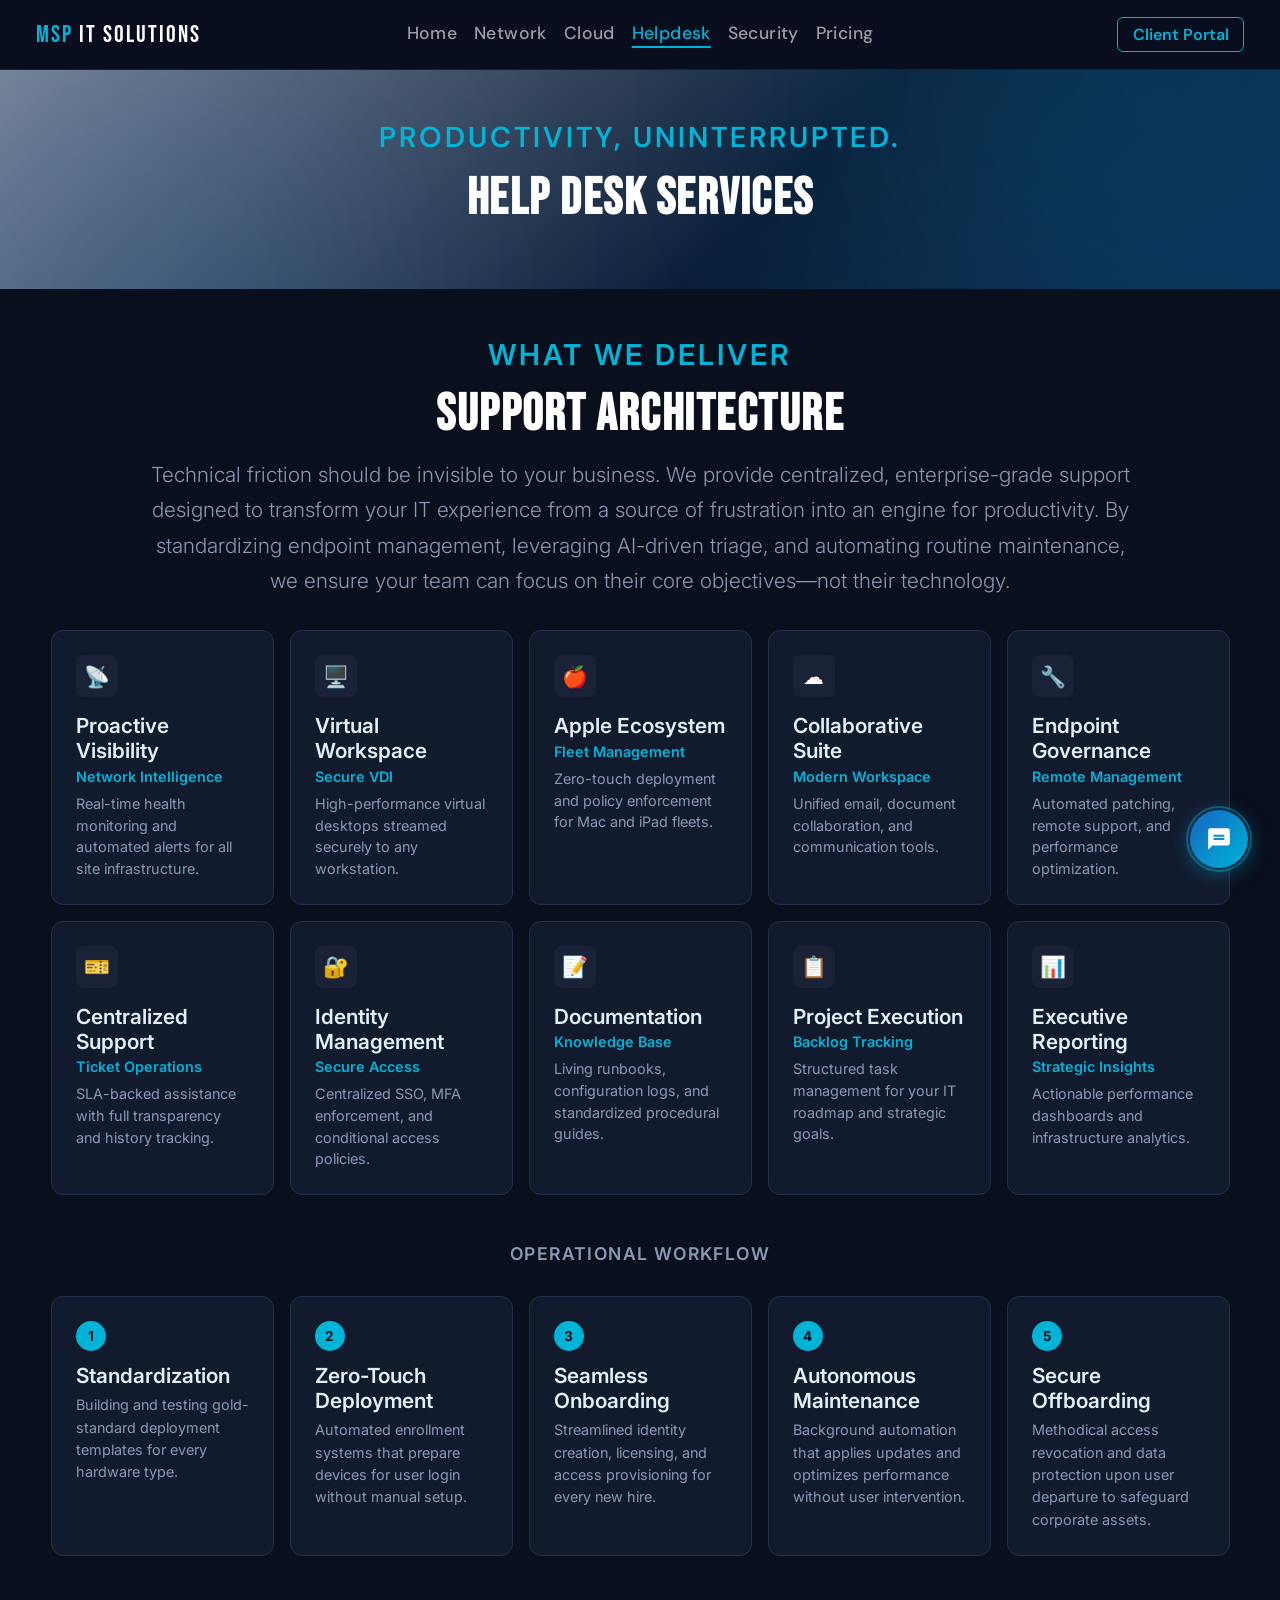
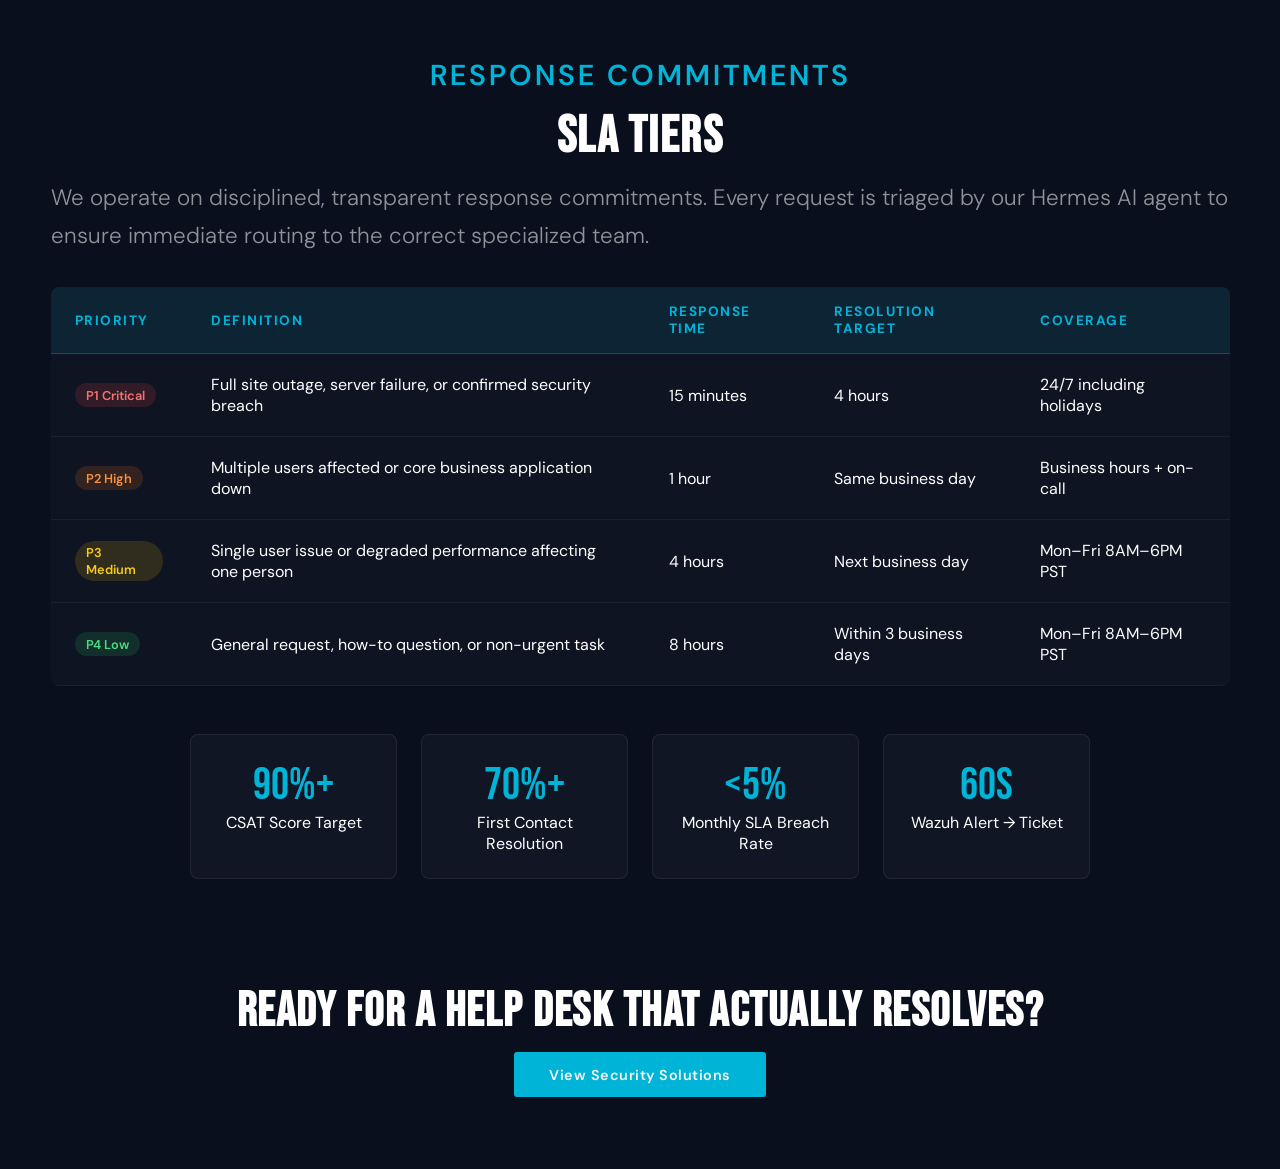
==== commit 38d111ff: "edit" ====
--- a/pages/helpdesk.html
+++ b/pages/helpdesk.html
@@ -16,126 +16,122 @@
 </head>
 <body>
 
-
   <!-- HERO -->
   <section class="svc-hero">
-    <div class="section-tag fade-in">Support That Resolves</div>
-    <h2 class="section-title fade-in">Helpdesk</h2>
-    <p class="section-intro fade-in">
-      Every request submitted to our help desk &mdash; whether it comes in through the self-service portal, a pop-up widget, or an SMS &mdash; is logged, prioritized against a defined SLA tier, and acknowledged within the committed response window. Our help desk practice combines Freshdesk for centralized ticketing, NinjaOne and JAMF Pro for endpoint management, and the Hermes AI agent for intelligent triage and routing. The result is a support operation that scales across your 592 endpoints and 270 users without adding headcount on your side.
-    </p>
+    <div class="section-tag fade-in">Productivity, uninterrupted.</div>
+    <h2 class="section-title fade-in">Help Desk Services</h2>
   </section>
-
 
   <!-- SOFTWARE STACK + DEVICE WORKFLOW -->
   <div class="hd-stack">
     <div class="hd-head fade-in">
       <div class="section-tag">What We Deliver</div>
-      <h2 class="section-title">Help Desk Services</h2>
-      <p>Ten tools covering monitoring, management, productivity, documentation, and reporting across 270 users and 592 endpoints. Every tool is bundled or sourced at the best available rate and included in the per-user monthly fee.</p>
+      <h2 class="section-title">Support Architecture</h2>
+      <p class="section-intro fade-in">
+        Technical friction should be invisible to your business. We provide centralized, enterprise-grade support designed to transform your IT experience from a source of frustration into an engine for productivity. By standardizing endpoint management, leveraging AI-driven triage, and automating routine maintenance, we ensure your team can focus on their core objectives—not their technology.
+      </p>
     </div>
 
     <div class="tool-grid">
       <div class="tool-card fade-in">
         <div class="tool-icon">📡</div>
-        <h4>Network Monitoring</h4>
-        <div class="tool-product">PRTG</div>
-        <div class="tool-desc">Real-time alerts for all network devices across all seven sites</div>
+        <h4>Proactive Visibility</h4>
+        <div class="tool-product">Network Intelligence</div>
+        <div class="tool-desc">Real-time health monitoring and automated alerts for all site infrastructure.</div>
       </div>
       <div class="tool-card fade-in">
         <div class="tool-icon">🖥️</div>
-        <h4>Remote Access / VDI</h4>
-        <div class="tool-product">Citrix</div>
-        <div class="tool-desc">Streams desktops to 138 thin clients from co-located VMs</div>
+        <h4>Virtual Workspace</h4>
+        <div class="tool-product">Secure VDI</div>
+        <div class="tool-desc">High-performance virtual desktops streamed securely to any workstation.</div>
       </div>
       <div class="tool-card fade-in">
         <div class="tool-icon">🍎</div>
-        <h4>Apple MDM</h4>
-        <div class="tool-product">JAMF Pro</div>
-        <div class="tool-desc">57 MacBooks + 89 iPads, zero-touch enrollment via ABM</div>
+        <h4>Apple Ecosystem</h4>
+        <div class="tool-product">Fleet Management</div>
+        <div class="tool-desc">Zero-touch deployment and policy enforcement for Mac and iPad fleets.</div>
       </div>
       <div class="tool-card fade-in">
         <div class="tool-icon">☁️</div>
-        <h4>Productivity Suite</h4>
-        <div class="tool-product">Microsoft 365</div>
-        <div class="tool-desc">Email, Teams, SharePoint, and Teams Phone for all 270 users</div>
+        <h4>Collaborative Suite</h4>
+        <div class="tool-product">Modern Workspace</div>
+        <div class="tool-desc">Unified email, document collaboration, and communication tools.</div>
       </div>
       <div class="tool-card fade-in">
         <div class="tool-icon">🔧</div>
-        <h4>Remote Mgmt (RMM)</h4>
-        <div class="tool-product">NinjaOne</div>
-        <div class="tool-desc">Patching, remote access, and monitoring for 592 endpoints</div>
+        <h4>Endpoint Governance</h4>
+        <div class="tool-product">Remote Management</div>
+        <div class="tool-desc">Automated patching, remote support, and performance optimization.</div>
       </div>
       <div class="tool-card fade-in">
         <div class="tool-icon">🎫</div>
-        <h4>Help Desk</h4>
-        <div class="tool-product">Freshdesk</div>
-        <div class="tool-desc">SLA tracking, automation, CSAT surveys, and ticket history</div>
+        <h4>Centralized Support</h4>
+        <div class="tool-product">Ticket Operations</div>
+        <div class="tool-desc">SLA-backed assistance with full transparency and history tracking.</div>
       </div>
       <div class="tool-card fade-in">
         <div class="tool-icon">🔐</div>
-        <h4>Identity Mgmt</h4>
-        <div class="tool-product">Azure AD</div>
-        <div class="tool-desc">Accounts, SSO, MFA, and conditional access — bundled with M365</div>
+        <h4>Identity Management</h4>
+        <div class="tool-product">Secure Access</div>
+        <div class="tool-desc">Centralized SSO, MFA enforcement, and conditional access policies.</div>
       </div>
       <div class="tool-card fade-in">
         <div class="tool-icon">📝</div>
         <h4>Documentation</h4>
-        <div class="tool-product">Ninja Docs</div>
-        <div class="tool-desc">Runbooks, device configs, and change logs — bundled with NinjaOne</div>
+        <div class="tool-product">Knowledge Base</div>
+        <div class="tool-desc">Living runbooks, configuration logs, and standardized procedural guides.</div>
       </div>
       <div class="tool-card fade-in">
         <div class="tool-icon">📋</div>
-        <h4>Project Tracking</h4>
-        <div class="tool-product">Jira Free</div>
-        <div class="tool-desc">Sprint and task tracking for the IT team's project backlog</div>
+        <h4>Project Execution</h4>
+        <div class="tool-product">Backlog Tracking</div>
+        <div class="tool-desc">Structured task management for your IT roadmap and strategic goals.</div>
       </div>
       <div class="tool-card fade-in">
         <div class="tool-icon">📊</div>
-        <h4>Reporting</h4>
-        <div class="tool-product">Power BI Pro</div>
-        <div class="tool-desc">Executive dashboards pulling from PRTG, NinjaOne, and M365</div>
-      </div>
-    </div>
-
-    <div class="workflow-label fade-in">Device Management Workflow</div>
+        <h4>Executive Reporting</h4>
+        <div class="tool-product">Strategic Insights</div>
+        <div class="tool-desc">Actionable performance dashboards and infrastructure analytics.</div>
+      </div>
+    </div>
+
+    <div class="workflow-label fade-in">Operational Workflow</div>
     <div class="workflow-grid">
       <div class="workflow-card fade-in">
         <div class="workflow-step">1</div>
-        <h4>Image Creation</h4>
-        <div class="workflow-desc">MDT (Windows), JAMF configuration profiles (Mac/iPad), Citrix vDisk (thin clients) — built, tested, and documented before any deployment begins</div>
+        <h4>Standardization</h4>
+        <div class="workflow-desc">Building and testing gold-standard deployment templates for every hardware type.</div>
       </div>
       <div class="workflow-card fade-in">
         <div class="workflow-step">2</div>
-        <h4>Enrollment</h4>
-        <div class="workflow-desc">Windows Autopilot (Windows), JAMF zero-touch via ABM (Mac/iPad), Citrix stream-on-boot (thin clients) — no manual imaging required</div>
+        <h4>Zero-Touch Deployment</h4>
+        <div class="workflow-desc">Automated enrollment systems that prepare devices for user login without manual setup.</div>
       </div>
       <div class="workflow-card fade-in">
         <div class="workflow-step">3</div>
-        <h4>Onboarding</h4>
-        <div class="workflow-desc">New hire ticket <span class="arrow">→</span> AD/Azure account <span class="arrow">→</span> M365 license <span class="arrow">→</span> device assigned <span class="arrow">→</span> apps provisioned <span class="arrow">→</span> ticket closed</div>
+        <h4>Seamless Onboarding</h4>
+        <div class="workflow-desc">Streamlined identity creation, licensing, and access provisioning for every new hire.</div>
       </div>
       <div class="workflow-card fade-in">
         <div class="workflow-step">4</div>
-        <h4>Maintenance</h4>
-        <div class="workflow-desc">NinjaOne patches Windows on schedule; JAMF updates Mac/iPad; vDisk update pushes to all 138 thin clients on next reboot — zero per-device effort</div>
+        <h4>Autonomous Maintenance</h4>
+        <div class="workflow-desc">Background automation that applies updates and optimizes performance without user intervention.</div>
       </div>
       <div class="workflow-card fade-in">
         <div class="workflow-step">5</div>
-        <h4>Offboarding</h4>
-        <div class="workflow-desc">Departure ticket <span class="arrow">→</span> device wiped <span class="arrow">→</span> AD disabled <span class="arrow">→</span> M365 license revoked <span class="arrow">→</span> access audit <span class="arrow">→</span> ticket closed within 1 business day</div>
+        <h4>Secure Offboarding</h4>
+        <div class="workflow-desc">Methodical access revocation and data protection upon user departure to safeguard corporate assets.</div>
       </div>
     </div>
   </div>
 
 
-
-  <!-- SLA TIERS -->
+<!-- SLA TIERS -->
   <section class="section">
     <div class="section-tag fade-in">Response Commitments</div>
     <h2 class="section-title fade-in">SLA Tiers</h2>
     <p class="section-intro fade-in">
-      Every ticket is assigned a priority level at submission &mdash; by the Hermes AI agent for portal and SMS requests, or by the technician for phone-in incidents. Response and resolution targets are measured from the moment of acknowledgment, and SLA compliance is reported monthly. P1 coverage runs 24/7 including weekends and holidays with no exceptions.
+      We operate on disciplined, transparent response commitments. Every request is triaged by our Hermes AI agent to ensure immediate routing to the correct specialized team.
     </p>
 
     <div class="fade-in">
--- a/assets/css/nav.css
+++ b/assets/css/nav.css
@@ -205,4 +205,4 @@
 
 /* ━━━ 7. ACTIVE LINK ━━━ */
 nav a.active { color: var(--nav-active-color); }
-.nav-menu .nav-link.active { border-bottom-color: var(--nav-active-color); }
+.nav-menu .nav-link.active { border-bottom-color: var(--nav-active-color); }
--- a/assets/css/base.css
+++ b/assets/css/base.css
@@ -1,37 +1,65 @@
-
-/* ━━━━━━━━━━━━━━━━━━━━━━━━━━━━━━━━━━━━━━━━━━━━━━━━━━━━━━━━━━━━━━━━━━
-   1. SHARED VARIABLES — defaults; pages override per-page values
+/* ╔══════════════════════════════════════════════════════════════════╗
+   ║  base.css — SHARED FOUNDATION                                   ║
+   ║  Loaded on EVERY page. Contains all shared layout, typography,  ║
+   ║  components, and responsive rules. Page CSS files only add      ║
+   ║  what's unique to that page.                                    ║
+   ╚══════════════════════════════════════════════════════════════════╝ */
+
+
+/* ━━━━━━━━━━━━━━━━━━━━━━━━━━━━━━━━━━━━━━━━━━━━━━━━━━━━━━━━━━━━━━━━━━
+   1. SHARED VARIABLES
    ┗━━━━━━━━━━━━━━━━━━━━━━━━━━━━━━━━━━━━━━━━━━━━━━━━━━━━━━━━━━━━━━━━━ */
 :root {
-  /* Fonts (identical on every page) */
+  /* Fonts */
   --font-display: 'Bebas Neue', sans-serif;
   --font-body:    'DM Sans', sans-serif;
 
-  /* Page background / text — pages override --page-bg as needed */
-  --page-bg:   #0a0f1e;
-  --page-text: #ffffff;
-
-  /* Default card border — pages may override */
-  --border: rgba(255, 255, 255, 0.07);
-
-  /* Section Tag (small uppercase label) */
-  --tag-size:  1.8rem;
-  --tag-color: #00b4d8;
+  /* Page */
+  --page-bg:      #0a0f1e;
+  --page-text:    #ffffff;
+  --border:       rgba(255, 255, 255, 0.07);
+  --accent:       #00b4d8;
+  --section-max-w: 1275px;
+
+  /* Section Tag */
+  --tag-size:     1.8rem;
+  --tag-color:    #00b4d8;
 
   /* Section Title */
   --title-size-min: 2.2rem;
   --title-size-max: 3.2rem;
   --title-color:    #ffffff;
 
-  /* Section Paragraph */
+  /* Section Intro */
   --intro-size:   1.4rem;
   --intro-color:  rgba(255, 255, 255, 0.55);
   --intro-weight: 300;
-}
-
-
-/* ━━━━━━━━━━━━━━━━━━━━━━━━━━━━━━━━━━━━━━━━━━━━━━━━━━━━━━━━━━━━━━━━━━
-   2. PAGE BACKGROUND  (HTML: <body>)
+
+  /* Service Cards */
+  --card-gap:          1.5rem;
+  --card-icon-size:    2.5rem;
+  --card-title-size:   1.6rem;
+  --card-title-color:  #ffffff;
+  --card-para-size:    1.1rem;
+  --card-para-color:   rgb(250, 249, 249);
+  --card-bar-gradient: linear-gradient(90deg, #00b4d8, #1565c0);
+
+  /* Image + Text Row */
+  --img-bg:            rgba(255, 255, 255, 0.03);
+  --img-border:        rgba(255, 255, 255, 0.07);
+  --img-radius:        10px;
+  --img-padding:       0.75rem;
+  --row-gap:           3rem;
+  --row-text-h3-size:  3.2rem;
+  --row-text-h3-color: #ffffff;
+  --row-text-p-size:   1.3rem;
+  --row-text-p-color:  rgba(255, 255, 255, 0.55);
+  --row-text-p-weight: 300;
+}
+
+
+/* ━━━━━━━━━━━━━━━━━━━━━━━━━━━━━━━━━━━━━━━━━━━━━━━━━━━━━━━━━━━━━━━━━━
+   2. BODY
    ┗━━━━━━━━━━━━━━━━━━━━━━━━━━━━━━━━━━━━━━━━━━━━━━━━━━━━━━━━━━━━━━━━━ */
 body {
   font-family: var(--font-body);
@@ -42,8 +70,6 @@
 
 /* ━━━━━━━━━━━━━━━━━━━━━━━━━━━━━━━━━━━━━━━━━━━━━━━━━━━━━━━━━━━━━━━━━━
    3. SECTION TYPE — tag / title / intro
-   ┃ NOTE: .section padding stays in each PAGE file (it differs
-   ┃       per page). Only the type styles are shared here.
    ┗━━━━━━━━━━━━━━━━━━━━━━━━━━━━━━━━━━━━━━━━━━━━━━━━━━━━━━━━━━━━━━━━━ */
 .section-tag {
   font-size:      var(--tag-size);
@@ -73,7 +99,280 @@
 
 
 /* ━━━━━━━━━━━━━━━━━━━━━━━━━━━━━━━━━━━━━━━━━━━━━━━━━━━━━━━━━━━━━━━━━━
-   4. SCROLL ANIMATION  (add class="fade-in"; main.js adds "visible")
+   4. SERVICE-PAGE HERO
+   ┗━━━━━━━━━━━━━━━━━━━━━━━━━━━━━━━━━━━━━━━━━━━━━━━━━━━━━━━━━━━━━━━━━ */
+.svc-hero {
+  position: relative;
+  overflow: hidden;
+  padding: 5rem 4rem;
+  text-align: center;
+  background: linear-gradient(135deg, #7b8696 0%, #0b1f3a 60%, #0d2b50 100%);
+}
+.svc-hero::before,
+.svc-hero::after {
+  content: '';
+  position: absolute;
+  border-radius: 50%;
+  filter: blur(120px);
+  z-index: 0;
+  pointer-events: none;
+}
+.svc-hero::before { width: 600px; height: 600px; background: rgba(0, 180, 216, 0.12); top: -260px; right: -180px; }
+.svc-hero::after  { width: 520px; height: 520px; background: rgba(21, 101, 192, 0.16); bottom: -260px; left: -120px; }
+.svc-hero > * { position: relative; z-index: 1; }
+.svc-hero .section-intro { margin-left: auto; margin-right: auto; max-width: 1000px; }
+
+
+/* ━━━━━━━━━━━━━━━━━━━━━━━━━━━━━━━━━━━━━━━━━━━━━━━━━━━━━━━━━━━━━━━━━━
+   5. SECTION WRAPPER
+   ┗━━━━━━━━━━━━━━━━━━━━━━━━━━━━━━━━━━━━━━━━━━━━━━━━━━━━━━━━━━━━━━━━━ */
+.section {
+  padding: 4.5rem 4rem;
+  max-width: var(--section-max-w);
+  margin: 0 auto;
+}
+
+.section > .section-tag,
+.section > .section-title {
+  text-align: center;
+  margin-left: auto;
+  margin-right: auto;
+  display: block;
+}
+
+.section > .section-intro {
+  text-align: left;
+  margin-left: auto;
+  margin-right: auto;
+  display: block;
+}
+
+
+/* ━━━━━━━━━━━━━━━━━━━━━━━━━━━━━━━━━━━━━━━━━━━━━━━━━━━━━━━━━━━━━━━━━━
+   6. SERVICE CARD GRID
+   ┗━━━━━━━━━━━━━━━━━━━━━━━━━━━━━━━━━━━━━━━━━━━━━━━━━━━━━━━━━━━━━━━━━ */
+.services-grid {
+  display: grid;
+  grid-template-columns: repeat(3, 1fr);
+  gap: var(--card-gap);
+  text-align: left;
+}
+
+.card {
+  background: rgba(255, 255, 255, 0.03);
+  border: 1px solid var(--border);
+  border-radius: 10px;
+  padding: 2rem;
+  min-width: 0;
+  transition: border-color 0.25s, transform 0.25s;
+}
+.card:hover { border-color: rgba(0, 180, 216, 0.25); transform: translateY(-4px); }
+
+.service-card { position: relative; overflow: hidden; }
+.service-card::before {
+  content: '';
+  position: absolute;
+  top: 0; left: 0; right: 0;
+  height: 2px;
+  background: var(--card-bar-gradient);
+  transform: scaleX(0);
+  transform-origin: left;
+  transition: transform 0.3s;
+}
+.service-card:hover::before { transform: scaleX(1); }
+
+.service-icon {
+  width: 50px; height: 50px;
+  display: flex; align-items: center; justify-content: center;
+  font-size: var(--card-icon-size);
+  border-radius: 12px;
+  background: rgba(0, 180, 216, 0.1);
+  border: 1px solid rgba(0, 180, 216, 0.2);
+  margin-bottom: 1.1rem;
+}
+
+.service-card h3 {
+  font-family: var(--font-display);
+  font-size: var(--card-title-size);
+  letter-spacing: 1px;
+  color: var(--card-title-color);
+  margin-bottom: 0.75rem;
+}
+
+.service-card p {
+  font-size: var(--card-para-size);
+  color: var(--card-para-color);
+  line-height: 1.65;
+  font-weight: 300;
+  margin: 0;
+}
+
+.service-card .card-list {
+  padding: 0;
+  margin: 0;
+  list-style: none;
+}
+
+.service-card .card-list li {
+  font-size: var(--card-para-size);
+  color: var(--card-para-color);
+  line-height: 1.65;
+  font-weight: 300;
+  margin-bottom: 0.5rem;
+  padding-left: 1rem;
+  position: relative;
+}
+
+.service-card .card-list li::before {
+  content: '';
+  position: absolute;
+  left: 0;
+  top: 0.6em;
+  width: 5px; height: 5px;
+  border-radius: 50%;
+  background: #00b4d8;
+  box-shadow: 0 0 5px rgba(0, 180, 216, 0.5);
+}
+
+
+/* ━━━━━━━━━━━━━━━━━━━━━━━━━━━━━━━━━━━━━━━━━━━━━━━━━━━━━━━━━━━━━━━━━━
+   7. IMAGE + TEXT ROW
+   ┗━━━━━━━━━━━━━━━━━━━━━━━━━━━━━━━━━━━━━━━━━━━━━━━━━━━━━━━━━━━━━━━━━ */
+.img-wrap {
+  background: var(--img-bg);
+  border: 1px solid var(--img-border);
+  border-radius: var(--img-radius);
+  padding: var(--img-padding);
+  overflow: hidden;
+  transition: border-color 0.25s;
+}
+.img-wrap:hover { border-color: rgb(45, 236, 236); }
+
+.img-display {
+  width: 100%; height: auto; display: block;
+  border-radius: calc(var(--img-radius) - var(--img-padding));
+  transition: transform 0.3s ease;
+}
+.img-wrap:hover .img-display { transform: scale(1.015); }
+
+.img-text-row {
+  display: flex;
+  flex-direction: column;
+  align-items: center;
+  gap: var(--row-gap);
+  max-width: 1150px;
+  margin: 0 auto;
+  background: rgba(255, 255, 255, 0.03);
+  border: 1px solid var(--border);
+  border-radius: 12px;
+  padding: 3rem;
+}
+
+.img-text-row.row-reverse { flex-direction: column; }
+
+.img-col { width: 100%; min-width: 0; }
+.img-col .img-display { width: 100%; height: auto; object-fit: initial; border-radius: 8px; }
+
+.text-col {
+  width: 100%;
+  min-width: 0;
+  display: flex;
+  flex-direction: column;
+  gap: 1.5rem;
+  text-align: left;
+}
+
+.text-col h3 {
+  font-family: var(--font-display);
+  font-size: var(--row-text-h3-size);
+  color: var(--row-text-h3-color);
+  letter-spacing: 1px;
+  line-height: 1.1;
+  margin: 0;
+}
+
+.text-col p {
+  font-size: var(--row-text-p-size);
+  color: var(--row-text-p-color);
+  font-weight: var(--row-text-p-weight);
+  line-height: 1.7;
+  margin: 0;
+}
+
+
+/* ━━━━━━━━━━━━━━━━━━━━━━━━━━━━━━━━━━━━━━━━━━━━━━━━━━━━━━━━━━━━━━━━━━
+   8. STAT BADGES
+   ┗━━━━━━━━━━━━━━━━━━━━━━━━━━━━━━━━━━━━━━━━━━━━━━━━━━━━━━━━━━━━━━━━━ */
+.text-stats {
+  display: flex;
+  flex-wrap: wrap;
+  gap: 1.25rem;
+  margin-top: 1.5rem;
+  justify-content: center;
+}
+
+.text-stat {
+  display: flex;
+  flex-direction: column;
+  align-items: center;
+  background: rgba(0, 180, 216, 0.08);
+  border: 1px solid rgba(0, 180, 216, 0.2);
+  border-radius: 8px;
+  padding: 0.6rem 1.1rem;
+  min-width: 80px;
+}
+
+.text-stat span:first-child {
+  font-family: var(--font-display);
+  font-size: 1.6rem;
+  color: #00b4d8;
+  letter-spacing: 1px;
+  line-height: 1;
+}
+
+.text-stat span:last-child {
+  font-size: 1.0rem;
+  color: rgba(255, 255, 255, 0.45);
+  text-transform: uppercase;
+  letter-spacing: 1px;
+  margin-top: 0.25rem;
+}
+
+
+/* ━━━━━━━━━━━━━━━━━━━━━━━━━━━━━━━━━━━━━━━━━━━━━━━━━━━━━━━━━━━━━━━━━━
+   9. CTA BAND + BUTTON
+   ┗━━━━━━━━━━━━━━━━━━━━━━━━━━━━━━━━━━━━━━━━━━━━━━━━━━━━━━━━━━━━━━━━━ */
+.svc-cta {
+  text-align: center;
+  padding: 3.5rem 2rem 4.5rem;
+}
+
+.svc-cta h2 {
+  font-family: var(--font-display);
+  font-size: clamp(2rem, 4vw, 3rem);
+  letter-spacing: 1.5px;
+  margin-bottom: 0.75rem;
+}
+
+.svc-cta p { color: rgba(255, 255, 255, 0.55); margin-bottom: 1.75rem; font-weight: 300; }
+
+.btn {
+  display: inline-block;
+  padding: 0.85rem 2.2rem;
+  background: #00b4d8;
+  color: #f6f6f8;
+  font-weight: 600;
+  font-size: 0.9rem;
+  letter-spacing: 0.5px;
+  text-decoration: none;
+  border-radius: 3px;
+  transition: background 0.2s, transform 0.2s;
+}
+.btn:hover { background: #2ecbe9; transform: translateY(-2px); }
+
+
+/* ━━━━━━━━━━━━━━━━━━━━━━━━━━━━━━━━━━━━━━━━━━━━━━━━━━━━━━━━━━━━━━━━━━
+   10. SCROLL ANIMATION
    ┗━━━━━━━━━━━━━━━━━━━━━━━━━━━━━━━━━━━━━━━━━━━━━━━━━━━━━━━━━━━━━━━━━ */
 .fade-in {
   opacity:    0;
@@ -88,11 +387,44 @@
 
 
 /* ━━━━━━━━━━━━━━━━━━━━━━━━━━━━━━━━━━━━━━━━━━━━━━━━━━━━━━━━━━━━━━━━━━
-   5. SHARED MOBILE TYPE OVERRIDES  (screen width ≤ 768px)
-   ┃ Identical on every page, so centralized here.
-   ┃ (.section padding override stays in each page file.)
-   ┗━━━━━━━━━━━━━━━━━━━━━━━━━━━━━━━━━━━━━━━━━━━━━━━━━━━━━━━━━━━━━━━━━ */
+   11. RESPONSIVE
+   ┗━━━━━━━━━━━━━━━━━━━━━━━━━━━━━━━━━━━━━━━━━━━━━━━━━━━━━━━━━━━━━━━━━ */
+
+/* ── Tablet (≤ 1024px) ── */
+@media (max-width: 1024px) {
+  .services-grid         { grid-template-columns: repeat(2, 1fr); }
+  .svc-hero              { padding: 4rem 2.5rem; }
+  .section               { padding: 3.5rem 2.5rem; }
+
+  /* Scale type down one notch */
+  .section-tag           { font-size: 1.4rem; }
+  .section-title         { font-size: clamp(1.8rem, 3.5vw, 2.6rem); }
+  .section-intro         { font-size: 1.2rem; }
+  .text-col h3           { font-size: 2.4rem; }
+  .service-card h3       { font-size: 1.4rem; }
+  .service-card .card-list li { font-size: 1rem; }
+  .svc-cta h2            { font-size: clamp(1.8rem, 3.5vw, 2.6rem); }
+}
+
+/* ── Phone (≤ 768px) ── */
 @media (max-width: 768px) {
-  .section-title { font-size: 2rem; }
-  .section-intro { font-size: 0.95rem; max-width: 100%; }
-}
+  /* Layout */
+  .svc-hero              { padding: 2.5rem 1.25rem; }
+  .section               { padding: 2rem 1.25rem; }
+  .services-grid         { grid-template-columns: 1fr; }
+  .img-text-row          { padding: 1.25rem; gap: 1.5rem; }
+
+  /* Typography — compact for small screens */
+  .section-tag           { font-size: 1.1rem; letter-spacing: 2px; margin-bottom: 0.5rem; }
+  .section-title         { font-size: 1.6rem; margin-bottom: 0.5rem; }
+  .section-intro         { font-size: 1rem; max-width: 100%; margin-bottom: 1.25rem; }
+  .text-col h3           { font-size: 1.6rem; }
+  .text-col p            { font-size: 1rem; }
+  .service-card h3       { font-size: 1.25rem; }
+  .service-card p,
+  .service-card .card-list li { font-size: 0.95rem; }
+  .svc-cta h2            { font-size: 1.6rem; }
+  .svc-cta p             { font-size: 0.95rem; }
+  .text-stat span:first-child { font-size: 1.3rem; }
+  .text-stat span:last-child  { font-size: 0.8rem; }
+}
--- a/assets/hermes/widget.css
+++ b/assets/hermes/widget.css
@@ -1,16 +1,14 @@
 /* ╔══════════════════════════════════════════════════════════════════╗
-   ║  widget.css — HERMES AI CHAT WIDGET                             ║
+   ║  widget.css — NEO AI CHAT WIDGET                                ║
    ║  Loaded on every page. Fully self-contained — no dependencies   ║
    ║  on any page CSS file. All variables defined here.              ║
    ╚══════════════════════════════════════════════════════════════════╝ */
 
 
 /* ━━━━━━━━━━━━━━━━━━━━━━━━━━━━━━━━━━━━━━━━━━━━━━━━━━━━━━━━━━━━━━━━━━
-   WIDGET VARIABLES — all widget colors/sizes live here.
-   Edit these to restyle the widget without touching any page CSS.
+   WIDGET VARIABLES
    ┗━━━━━━━━━━━━━━━━━━━━━━━━━━━━━━━━━━━━━━━━━━━━━━━━━━━━━━━━━━━━━━━━━ */
 :root {
-  /* ── Widget-owned color tokens (not shared with page CSS) ───────── */
   --w-accent:      #00b4d8;
   --w-blue:        #1565c0;
   --w-navy:        #0b1f3a;
@@ -20,7 +18,6 @@
   --w-font-body:   'DM Sans', sans-serif;
   --w-font-display:'Bebas Neue', sans-serif;
 
-  /* ── Floating button ───────────────────────────────────────────── */
   --widget-btn-size:         58px;
   --widget-btn-gradient:     linear-gradient(135deg, var(--w-blue), var(--w-accent));
   --widget-btn-shadow:       rgba(0, 180, 216, 0.45);
@@ -28,18 +25,15 @@
   --widget-btn-bottom:       2rem;
   --widget-btn-right:        2rem;
 
-  /* ── Panel ─────────────────────────────────────────────────────── */
   --widget-panel-width:  360px;
   --widget-panel-bg:     #111827;
   --widget-panel-border: rgba(0, 180, 216, 0.25);
   --widget-panel-radius: 14px;
 
-  /* ── Message bubbles ───────────────────────────────────────────── */
   --msg-agent-bg:      rgba(255, 255, 255, 0.06);
   --msg-agent-border:  rgba(255, 255, 255, 0.08);
   --msg-user-gradient: linear-gradient(135deg, var(--w-blue), var(--w-accent));
 
-  /* ── Status indicators ─────────────────────────────────────────── */
   --dot-color:          #f87171;
   --status-online-color:#4ade80;
 }
@@ -47,9 +41,8 @@
 
 /* ━━━━━━━━━━━━━━━━━━━━━━━━━━━━━━━━━━━━━━━━━━━━━━━━━━━━━━━━━━━━━━━━━━
    FLOATING HELP BUTTON
-   HTML: <button id="hermes-btn"> in every page
-   ┗━━━━━━━━━━━━━━━━━━━━━━━━━━━━━━━━━━━━━━━━━━━━━━━━━━━━━━━━━━━━━━━━━ */
-#hermes-btn {
+   ┗━━━━━━━━━━━━━━━━━━━━━━━━━━━━━━━━━━━━━━━━━━━━━━━━━━━━━━━━━━━━━━━━━ */
+#neo-btn {
   position:        fixed;
   bottom:          var(--widget-btn-bottom);
   right:           var(--widget-btn-right);
@@ -67,19 +60,18 @@
   transition:      transform 0.2s, box-shadow 0.2s;
 }
 
-#hermes-btn:hover {
+#neo-btn:hover {
   transform:  scale(1.08);
   box-shadow: 0 6px 28px var(--widget-btn-shadow-hover);
 }
 
-#hermes-btn svg {
+#neo-btn svg {
   width:  26px;
   height: 26px;
   fill:   var(--w-white);
 }
 
-/* Pulse ring animation */
-#hermes-btn::after {
+#neo-btn::after {
   content:       '';
   position:      absolute;
   inset:         -4px;
@@ -96,10 +88,8 @@
 
 /* ━━━━━━━━━━━━━━━━━━━━━━━━━━━━━━━━━━━━━━━━━━━━━━━━━━━━━━━━━━━━━━━━━━
    NOTIFICATION DOT
-   HTML: <div id="hermes-dot"> inside the button
-   Hidden by default. hermes.js shows it after 4 seconds of inactivity.
-   ┗━━━━━━━━━━━━━━━━━━━━━━━━━━━━━━━━━━━━━━━━━━━━━━━━━━━━━━━━━━━━━━━━━ */
-#hermes-dot {
+   ┗━━━━━━━━━━━━━━━━━━━━━━━━━━━━━━━━━━━━━━━━━━━━━━━━━━━━━━━━━━━━━━━━━ */
+#neo-dot {
   position:      absolute;
   top:           4px;
   right:         4px;
@@ -114,10 +104,8 @@
 
 /* ━━━━━━━━━━━━━━━━━━━━━━━━━━━━━━━━━━━━━━━━━━━━━━━━━━━━━━━━━━━━━━━━━━
    CHAT PANEL
-   HTML: <div id="hermes-panel"> in every page
-   hermes.js adds class "open" to show it.
-   ┗━━━━━━━━━━━━━━━━━━━━━━━━━━━━━━━━━━━━━━━━━━━━━━━━━━━━━━━━━━━━━━━━━ */
-#hermes-panel {
+   ┗━━━━━━━━━━━━━━━━━━━━━━━━━━━━━━━━━━━━━━━━━━━━━━━━━━━━━━━━━━━━━━━━━ */
+#neo-panel {
   position:        fixed;
   bottom:          6rem;
   right:           var(--widget-btn-right);
@@ -132,7 +120,6 @@
   flex-direction:  column;
   overflow:        hidden;
 
-  /* Hidden by default */
   transform:        scale(0.85) translateY(20px);
   opacity:          0;
   pointer-events:   none;
@@ -140,7 +127,7 @@
   transform-origin: bottom right;
 }
 
-#hermes-panel.open {
+#neo-panel.open {
   transform:      scale(1) translateY(0);
   opacity:        1;
   pointer-events: all;
@@ -149,7 +136,6 @@
 
 /* ━━━━━━━━━━━━━━━━━━━━━━━━━━━━━━━━━━━━━━━━━━━━━━━━━━━━━━━━━━━━━━━━━━
    PANEL HEADER
-   HTML: <div class="hw-header">
    ┗━━━━━━━━━━━━━━━━━━━━━━━━━━━━━━━━━━━━━━━━━━━━━━━━━━━━━━━━━━━━━━━━━ */
 .hw-header {
   background:    linear-gradient(135deg, var(--w-navy), var(--w-blue));
@@ -171,6 +157,13 @@
   justify-content: center;
   font-size:       1rem;
   flex-shrink:     0;
+  overflow:        hidden;
+}
+
+.hw-avatar img {
+  width:      100%;
+  height:     100%;
+  object-fit: cover;
 }
 
 .hw-title { flex: 1; min-width: 0; }
@@ -218,7 +211,6 @@
 
 /* ━━━━━━━━━━━━━━━━━━━━━━━━━━━━━━━━━━━━━━━━━━━━━━━━━━━━━━━━━━━━━━━━━━
    MESSAGES AREA
-   HTML: <div class="hw-messages" id="hermes-messages">
    ┗━━━━━━━━━━━━━━━━━━━━━━━━━━━━━━━━━━━━━━━━━━━━━━━━━━━━━━━━━━━━━━━━━ */
 .hw-messages {
   flex:            1;
@@ -229,7 +221,7 @@
   gap:             0.75rem;
   scrollbar-width: thin;
   scrollbar-color: rgba(255, 255, 255, 0.1) transparent;
-  min-height:      0; /* prevents flex child overflow */
+  min-height:      0;
 }
 
 .hw-msg {
@@ -238,7 +230,7 @@
   border-radius: 10px;
   font-size:     0.84rem;
   line-height:   1.55;
-  word-break:    break-word;  /* prevents long words overflowing bubble */
+  word-break:    break-word;
   animation:     msgIn 0.2s ease;
 }
 
@@ -285,7 +277,6 @@
 
 /* ━━━━━━━━━━━━━━━━━━━━━━━━━━━━━━━━━━━━━━━━━━━━━━━━━━━━━━━━━━━━━━━━━━
    INPUT ROW
-   HTML: <div class="hw-input-row">
    ┗━━━━━━━━━━━━━━━━━━━━━━━━━━━━━━━━━━━━━━━━━━━━━━━━━━━━━━━━━━━━━━━━━ */
 .hw-input-row {
   display:    flex;
@@ -339,7 +330,6 @@
 
 /* ━━━━━━━━━━━━━━━━━━━━━━━━━━━━━━━━━━━━━━━━━━━━━━━━━━━━━━━━━━━━━━━━━━
    FOOTER NOTE
-   HTML: <div class="hw-footer-note">
    ┗━━━━━━━━━━━━━━━━━━━━━━━━━━━━━━━━━━━━━━━━━━━━━━━━━━━━━━━━━━━━━━━━━ */
 .hw-footer-note {
   text-align:  center;
@@ -352,9 +342,9 @@
 
 
 /* ━━━━━━━━━━━━━━━━━━━━━━━━━━━━━━━━━━━━━━━━━━━━━━━━━━━━━━━━━━━━━━━━━━
-   MOBILE — small phones
+   MOBILE
    ┗━━━━━━━━━━━━━━━━━━━━━━━━━━━━━━━━━━━━━━━━━━━━━━━━━━━━━━━━━━━━━━━━━ */
 @media (max-width: 420px) {
-  #hermes-panel { width: calc(100vw - 2rem); right: 1rem; }
-  #hermes-btn   { right: 1rem; bottom: 1rem; }
-}
+  #neo-panel { width: calc(100vw - 2rem); right: 1rem; }
+  #neo-btn   { right: 1rem; bottom: 1rem; }
+}
--- a/assets/css/helpdesk.css
+++ b/assets/css/helpdesk.css
@@ -1,53 +1,27 @@
 /* ╔══════════════════════════════════════════════════════════════════╗
    ║  helpdesk.css — HELPDESK PAGE                                   ║
+   ║  Only page-specific styles. Shared → base.css                   ║
    ╚══════════════════════════════════════════════════════════════════╝ */
 
 :root {
-  --page-bg:   #0a0f1e;
-  --border:    rgba(255, 255, 255, 0.07);
-  --tag-color: #00b4d8;
-  --section-max-w: 1275px;
-  /* Helpdesk Specifics */
-  --s-surface: #121a2e;
+  --s-surface:   #121a2e;
   --s-surface-2: #1a2238;
-  --s-border: #243049;
-  --s-text: #e6ecf8;
-  --s-muted: #8c97b3;
-  --s-primary: #00b4d8;
-  --font-ui: 'Inter', system-ui, sans-serif;
+  --s-border:    #243049;
+  --s-text:      #e6ecf8;
+  --s-muted:     #8c97b3;
+  --s-primary:   #00b4d8;
+  --font-ui:     'Inter', system-ui, sans-serif;
 }
 
-/* ── HERO ──────────────────────────────────────────────────────── */
-.svc-hero {
-  position: relative;
-  overflow: hidden;
-  padding: 3rem 3rem; 
-  text-align: center;
-  background: linear-gradient(135deg, #7b8696 0%, #0b1f3a 60%, #0d2b50 100%);
-}
-.svc-hero > * { position: relative; z-index: 1; }
-.svc-hero .section-intro { margin-left: auto; margin-right: auto; max-width: 1000px; }
+/* Helpdesk uses tighter hero/section padding */
+.svc-hero { padding: 3rem 3rem; }
+.section  { padding: 3rem 3rem; }
 
-/* ── SECTION WRAPPER ── */
-.section { 
-  padding: 3rem 3rem; 
-  max-width: var(--section-max-w); 
-  margin: 0 auto; 
-}
 
-.section > .section-tag,
-.section > .section-title,
-.section > .section-intro {
-  text-align: center;
-  margin-left: auto;
-  margin-right: auto;
-  display: block; 
-}
-
-/* ── Help Desk Services ── */
+/* ── HELP DESK SERVICES ─────────────────────────────────────────── */
 .hd-stack {
-  max-width: var(--section-max-w); 
-  margin: 0 auto; 
+  max-width: var(--section-max-w);
+  margin: 0 auto;
   padding: 3rem 3rem;
   font-family: var(--font-ui);
   text-align: center;
@@ -59,12 +33,13 @@
 .hd-head h3 { font-family: var(--font-display); letter-spacing: 1px; font-size: 3rem; color: #fff; margin-bottom: 1rem; }
 .hd-head p { font-size: 1.3rem; color: var(--s-muted); max-width: 1000px; margin: 0 auto; }
 
-/* ── 2x5 TOOL GRID ── */
+
+/* ── TOOL GRID ──────────────────────────────────────────────────── */
 .tool-grid {
-  display: grid; 
+  display: grid;
   grid-template-columns: repeat(5, 1fr);
-  gap: 1rem; 
-  margin-bottom: 3rem; 
+  gap: 1rem;
+  margin-bottom: 3rem;
   text-align: left;
 }
 .tool-card {
@@ -81,23 +56,22 @@
 .tool-product { font-size: 0.9rem; font-weight: 600; color: var(--s-primary); margin-bottom: 0.5rem; }
 .tool-desc { font-size: 0.9rem; color: var(--s-muted); line-height: 1.5; }
 
-/* ── WORKFLOW ── */
+
+/* ── WORKFLOW ───────────────────────────────────────────────────── */
 .workflow-label {
   text-align: center; font-size: 1.1rem; font-weight: 600; color: var(--s-muted);
   letter-spacing: 0.08em; text-transform: uppercase; margin-bottom: 2rem;
 }
 .workflow-grid {
-  display: grid; 
+  display: grid;
   grid-template-columns: repeat(5, 1fr);
-  gap: 1rem; 
-  margin-bottom: .25rem; 
+  gap: 1rem;
+  margin-bottom: .25rem;
   text-align: left;
 }
-
 .workflow-card {
   background: var(--s-surface); border: 1px solid var(--s-border);
-  border-radius: 0.75rem; padding: 1.5rem;
-  min-width: 0;
+  border-radius: 0.75rem; padding: 1.5rem; min-width: 0;
 }
 .workflow-step {
   width: 30px; height: 30px; border-radius: 50%; background: var(--s-primary); color: #06121b;
@@ -107,8 +81,9 @@
 .workflow-desc { font-size: 0.9rem; color: var(--s-muted); line-height: 1.55; }
 .workflow-desc .arrow { color: var(--s-primary); font-weight: 600; margin: 0 2px; }
 
-/* ── SLA TABLE & KPI ─────────────────────────────────────────── */
-.sla-table { 
+
+/* ── SLA TABLE & KPI ────────────────────────────────────────────── */
+.sla-table {
   width: 100%; border-collapse: collapse; font-size: 1rem;
   background: rgba(255,255,255,0.02); border-radius: 8px; overflow: hidden;
 }
@@ -119,7 +94,6 @@
 }
 .sla-table td { padding: 1.25rem 1.5rem; border-bottom: 1px solid rgba(255, 255, 255, 0.05); color: #fff; }
 
-/* Badges */
 .badge { display: inline-block; padding: 0.2rem 0.7rem; border-radius: 20px; font-size: 0.8rem; font-weight: 600; }
 .badge-red    { background: rgba(239, 68, 68, 0.15); color: #f87171; }
 .badge-orange { background: rgba(249, 115, 22, 0.15); color: #fb923c; }
@@ -136,48 +110,24 @@
 }
 .kpi-value { font-family: var(--font-display); font-size: 2.8rem; color: #00b4d8; }
 
-/* ━━━━━━━━━━━━━━━━━━━━━━━━━━━━━━━━━━━━━━━━━━━━━━━━━━━━━━━━━━━━━━━━━━
-   CTA BAND
-   ┗━━━━━━━━━━━━━━━━━━━━━━━━━━━━━━━━━━━━━━━━━━━━━━━━━━━━━━━━━━━━━━━━━ */
-.svc-cta {
-  text-align: center;
-  padding: 3.5rem 2rem 4.5rem;
-}
-.svc-cta h2 {
-  font-family: var(--font-display);
-  font-size: clamp(2rem, 4vw, 3rem);
-  letter-spacing: 1.5px;
-  margin-bottom: 0.75rem;
-}
-.svc-cta p { color: rgba(255,255,255,0.55); margin-bottom: 1.75rem; font-weight: 300; }
-.btn {
-  display: inline-block;
-  padding: 0.85rem 2.2rem;
-  background: #00b4d8;
-  color: #f6f6f8;
-  font-weight: 600;
-  font-size: 0.9rem;
-  letter-spacing: 0.5px;
-  text-decoration: none;
-  border-radius: 3px;
-  transition: background 0.2s, transform 0.2s;
-}
-.btn:hover { background: #2ecbe9; transform: translateY(-2px); }
 
-
-/* ── RESPONSIVE ───────────────────────────────────────────────── */
-
-/* Tablet */
+/* ── RESPONSIVE (helpdesk-specific only) ────────────────────────── */
 @media (max-width: 1024px) {
-  .tool-grid     { grid-template-columns: repeat(3, 1fr); }
-  .workflow-grid { grid-template-columns: repeat(3, 1fr); }
+  .tool-grid             { grid-template-columns: repeat(3, 1fr); }
+  .workflow-grid         { grid-template-columns: repeat(3, 1fr); }
+  .hd-head h3            { font-size: 2.4rem; }
+  .hd-head p             { font-size: 1.15rem; }
 }
 
-/* Large phone / small tablet */
 @media (max-width: 768px) {
-  .svc-hero, .section, .hd-stack { padding: 3rem 1.5rem; }
+  .hd-stack                      { padding: 2rem 1.25rem; }
+  .hd-head h3                    { font-size: 1.6rem; }
+  .hd-head p                     { font-size: 0.95rem; }
   .tool-grid, .workflow-grid     { grid-template-columns: 1fr 1fr; }
+  .tool-card h4, .workflow-card h4 { font-size: 1.15rem; }
+  .tool-desc, .workflow-desc     { font-size: 0.85rem; }
   .kpi-grid                      { grid-template-columns: 1fr 1fr; }
+  .kpi-value                     { font-size: 2.2rem; }
 
   .sla-table, .sla-table thead, .sla-table tbody,
   .sla-table tr, .sla-table th, .sla-table td { display: block; }
@@ -189,12 +139,10 @@
   .sla-table td { display: flex; align-items: flex-start; gap: 0.75rem; padding: 0.55rem 1rem; }
 }
 
-/* Small phone — single column */
 @media (max-width: 480px) {
-  .svc-hero, .section, .hd-stack { padding: 2rem 1rem; }
-  .tool-grid, .workflow-grid     { grid-template-columns: 1fr; }
-  .kpi-grid                      { grid-template-columns: 1fr; }
-  .tool-card h4, .workflow-card h4 { font-size: 1.15rem; }
-  .hd-head p                     { font-size: 1.1rem; }
-  .kpi-value                     { font-size: 2.2rem; }
+  .hd-stack                        { padding: 1.5rem 1rem; }
+  .tool-grid, .workflow-grid       { grid-template-columns: 1fr; }
+  .kpi-grid                        { grid-template-columns: 1fr; }
+  .hd-head h3                      { font-size: 1.4rem; }
+  .hd-head p                       { font-size: 0.9rem; }
 }
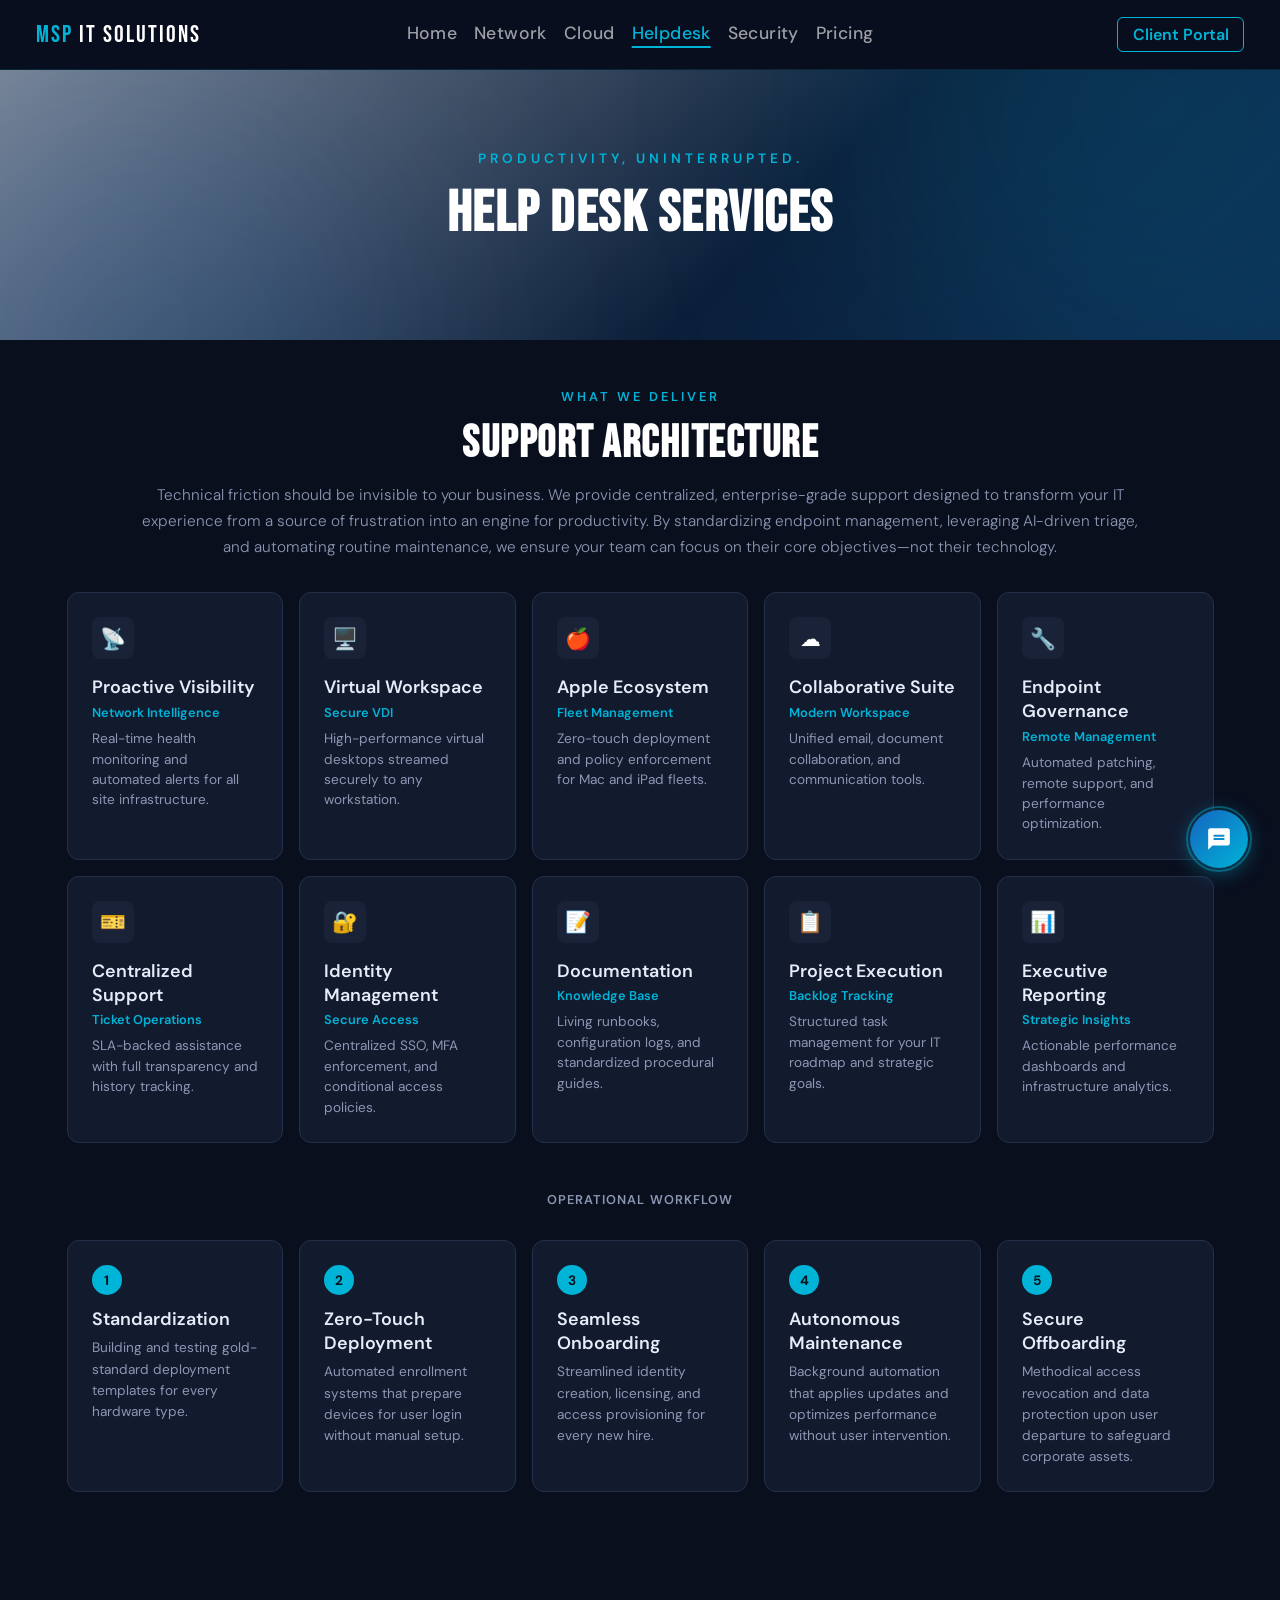
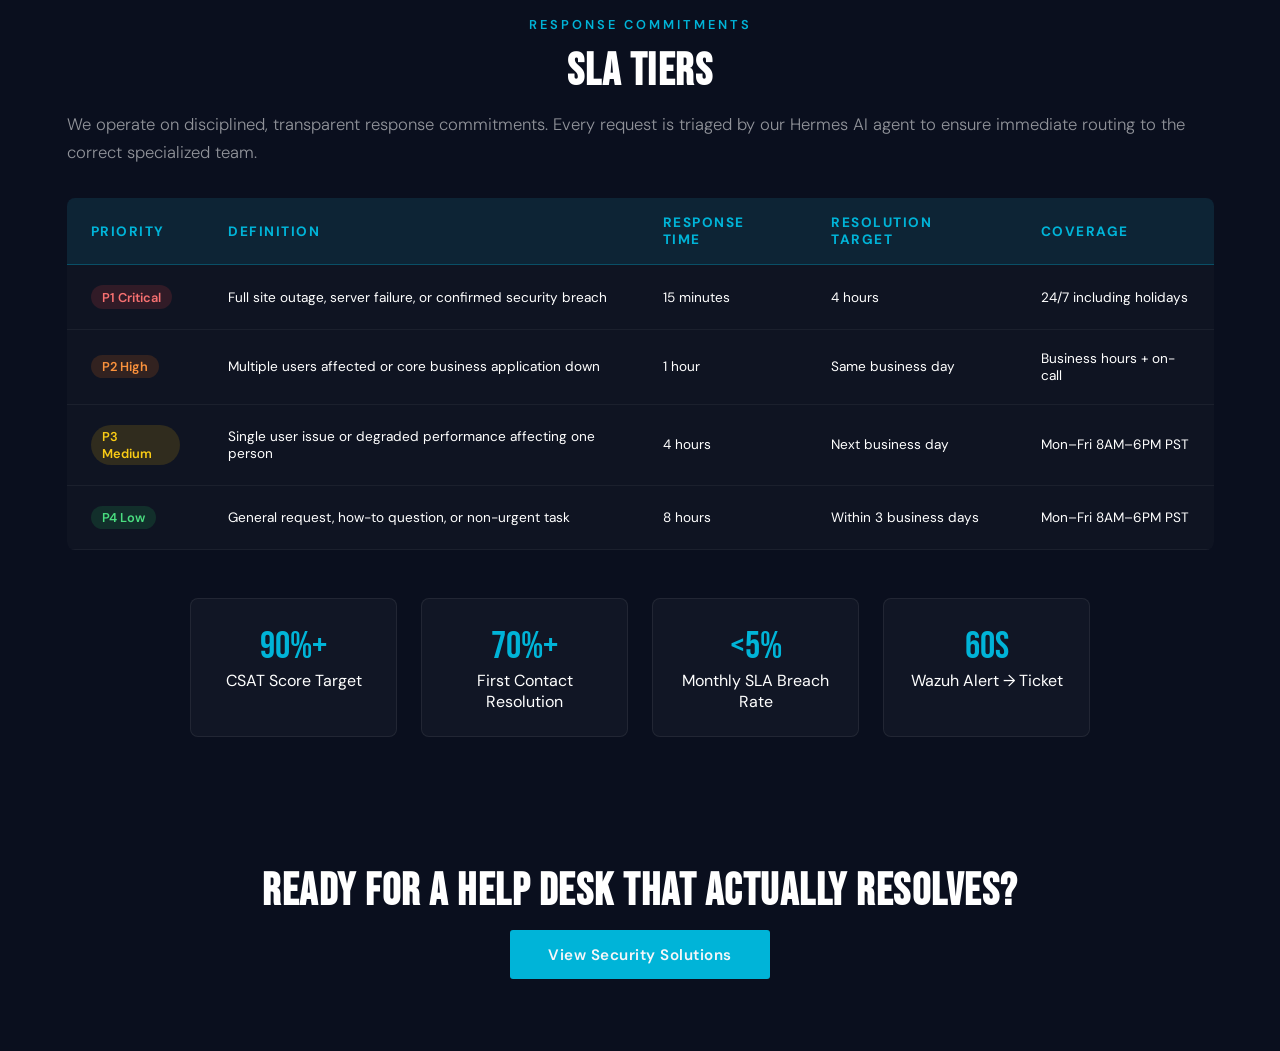
==== commit 89c15784: "edit" ====
--- a/pages/helpdesk.html
+++ b/pages/helpdesk.html
@@ -4,15 +4,15 @@
   <meta charset="UTF-8" />
   <meta name="viewport" content="width=device-width, initial-scale=1.0" />
   <title>Helpdesk — MSP IT Solutions</title>
-  <link rel="stylesheet" href="../assets/css/nav.css?v=12" />
-  <link rel="stylesheet" href="../assets/css/base.css?v=12" />
-  <link rel="stylesheet" href="../assets/hermes/widget.css?v=12" />
-  <link rel="stylesheet" href="../assets/css/helpdesk.css?v=12" />
+  <link rel="stylesheet" href="../assets/css/nav.css?v=15" />
+  <link rel="stylesheet" href="../assets/css/base.css?v=15" />
+  <link rel="stylesheet" href="../assets/hermes/widget.css?v=15" />
+  <link rel="stylesheet" href="../assets/css/helpdesk.css?v=15" />
   <link href="https://fonts.googleapis.com/css2?family=Bebas+Neue&family=DM+Sans:wght@300;400;500;600&family=Inter:wght@300..700&display=swap" rel="stylesheet" />
   
-  <script defer src="../assets/js/nav.js?v=12"></script>
-  <script defer src="../assets/js/main.js?v=12"></script>
-  <script defer src="../assets/hermes/hermes.js?v=12"></script>
+  <script defer src="../assets/js/nav.js?v=15"></script>
+  <script defer src="../assets/js/main.js?v=15"></script>
+  <script defer src="../assets/hermes/hermes.js?v=15"></script>
 </head>
 <body>
 
--- a/assets/css/base.css
+++ b/assets/css/base.css
@@ -1,5 +1,5 @@
 /* ╔══════════════════════════════════════════════════════════════════╗
-   ║  base.css — SHARED FOUNDATION                                   ║
+   ║  base.css — SHARED FOUNDATION  v4                               ║
    ║  Loaded on EVERY page. Contains all shared layout, typography,  ║
    ║  components, and responsive rules. Page CSS files only add      ║
    ║  what's unique to that page.                                    ║
@@ -7,7 +7,7 @@
 
 
 /* ━━━━━━━━━━━━━━━━━━━━━━━━━━━━━━━━━━━━━━━━━━━━━━━━━━━━━━━━━━━━━━━━━━
-   1. SHARED VARIABLES
+   1. DESIGN TOKENS  (single source of truth for all sizes/colors)
    ┗━━━━━━━━━━━━━━━━━━━━━━━━━━━━━━━━━━━━━━━━━━━━━━━━━━━━━━━━━━━━━━━━━ */
 :root {
   /* Fonts */
@@ -15,56 +15,63 @@
   --font-body:    'DM Sans', sans-serif;
 
   /* Page */
-  --page-bg:      #0a0f1e;
-  --page-text:    #ffffff;
-  --border:       rgba(255, 255, 255, 0.07);
-  --accent:       #00b4d8;
-  --section-max-w: 1275px;
-
-  /* Section Tag */
-  --tag-size:     1.8rem;
-  --tag-color:    #00b4d8;
-
-  /* Section Title */
-  --title-size-min: 2.2rem;
-  --title-size-max: 3.2rem;
+  --page-bg:        #0a0f1e;
+  --page-text:      #ffffff;
+  --border:         rgba(255, 255, 255, 0.07);
+  --accent:         #00b4d8;
+  --section-max-w:  1275px;
+
+  /* ── SECTION LABELS ── */
+  --tag-size:       0.8rem;           /* unified uppercase label size */
+  --tag-color:      #00b4d8;
+
+  /* ── SECTION TITLE ── clamp handles all breakpoints automatically */
+  --title-size:     clamp(1.9rem, 3.5vw, 3.4rem);
   --title-color:    #ffffff;
 
-  /* Section Intro */
-  --intro-size:   1.4rem;
-  --intro-color:  rgba(255, 255, 255, 0.55);
-  --intro-weight: 300;
-
-  /* Service Cards */
-  --card-gap:          1.5rem;
-  --card-icon-size:    2.5rem;
-  --card-title-size:   1.6rem;
-  --card-title-color:  #ffffff;
-  --card-para-size:    1.1rem;
-  --card-para-color:   rgb(250, 249, 249);
-  --card-bar-gradient: linear-gradient(90deg, #00b4d8, #1565c0);
-
-  /* Image + Text Row */
+  /* ── SECTION INTRO ── */
+  --intro-size:     clamp(0.95rem, 1.3vw, 1.15rem);
+  --intro-color:    rgba(255, 255, 255, 0.55);
+  --intro-weight:   300;
+
+  /* ── SERVICE CARDS ── */
+  --card-gap:           1.5rem;
+  --card-icon-size:     2.2rem;
+  --card-title-size:    clamp(1.1rem, 1.4vw, 1.45rem);
+  --card-title-color:   #ffffff;
+  --card-para-size:     clamp(0.85rem, 1vw, 1rem);
+  --card-para-color:    rgba(255, 255, 255, 0.8);
+  --card-bar-gradient:  linear-gradient(90deg, #00b4d8, #1565c0);
+
+  /* ── IMAGE + TEXT ROW ── */
   --img-bg:            rgba(255, 255, 255, 0.03);
   --img-border:        rgba(255, 255, 255, 0.07);
   --img-radius:        10px;
   --img-padding:       0.75rem;
   --row-gap:           3rem;
-  --row-text-h3-size:  3.2rem;
+  --row-text-h3-size:  clamp(1.5rem, 2.2vw, 2.6rem);
   --row-text-h3-color: #ffffff;
-  --row-text-p-size:   1.3rem;
+  --row-text-p-size:   clamp(0.9rem, 1.1vw, 1.1rem);
   --row-text-p-color:  rgba(255, 255, 255, 0.55);
   --row-text-p-weight: 300;
+
+  /* ── HERO (service pages) — uniform height across all pages ── */
+  --svc-hero-min-height: 220px;
+  --svc-hero-padding:    5rem 4rem;
 }
 
 
 /* ━━━━━━━━━━━━━━━━━━━━━━━━━━━━━━━━━━━━━━━━━━━━━━━━━━━━━━━━━━━━━━━━━━
    2. BODY
    ┗━━━━━━━━━━━━━━━━━━━━━━━━━━━━━━━━━━━━━━━━━━━━━━━━━━━━━━━━━━━━━━━━━ */
+*, *::before, *::after { box-sizing: border-box; }
+
 body {
   font-family: var(--font-body);
   background:  var(--page-bg);
   color:       var(--page-text);
+  -webkit-font-smoothing: antialiased;
+  text-size-adjust: 100%; /* prevent iOS font inflation */
 }
 
 
@@ -82,7 +89,7 @@
 
 .section-title {
   font-family:    var(--font-display);
-  font-size:      clamp(var(--title-size-min), 4vw, var(--title-size-max));
+  font-size:      var(--title-size);
   letter-spacing: 1.5px;
   color:          var(--title-color);
   margin-bottom:  0.75rem;
@@ -99,52 +106,84 @@
 
 
 /* ━━━━━━━━━━━━━━━━━━━━━━━━━━━━━━━━━━━━━━━━━━━━━━━━━━━━━━━━━━━━━━━━━━
-   4. SERVICE-PAGE HERO
+   4. SERVICE-PAGE HERO  — uniform height on every service page
    ┗━━━━━━━━━━━━━━━━━━━━━━━━━━━━━━━━━━━━━━━━━━━━━━━━━━━━━━━━━━━━━━━━━ */
 .svc-hero {
-  position: relative;
-  overflow: hidden;
-  padding: 5rem 4rem;
-  text-align: center;
-  background: linear-gradient(135deg, #7b8696 0%, #0b1f3a 60%, #0d2b50 100%);
-}
+  position:    relative;
+  overflow:    hidden;
+  min-height:  var(--svc-hero-min-height);
+  padding:     var(--svc-hero-padding);
+  display:     flex;
+  flex-direction: column;
+  justify-content: center;
+  align-items: center;
+  text-align:  center;
+  background:  linear-gradient(135deg, #7b8696 0%, #0b1f3a 60%, #0d2b50 100%);
+  /* isolate the blur pseudo-elements from scroll repaint */
+  contain:     layout style;
+}
+
+/* Blur orbs: use will-change + transform3d so they stay on their own
+   GPU layer and don't trigger full-page repaints during scroll */
 .svc-hero::before,
 .svc-hero::after {
-  content: '';
-  position: absolute;
+  content:       '';
+  position:      absolute;
   border-radius: 50%;
-  filter: blur(120px);
-  z-index: 0;
-  pointer-events: none;
-}
-.svc-hero::before { width: 600px; height: 600px; background: rgba(0, 180, 216, 0.12); top: -260px; right: -180px; }
-.svc-hero::after  { width: 520px; height: 520px; background: rgba(21, 101, 192, 0.16); bottom: -260px; left: -120px; }
+  filter:        blur(120px);
+  z-index:       0;
+  pointer-events:none;
+  will-change:   transform;   /* keeps on compositor layer */
+}
+.svc-hero::before {
+  width: 600px; height: 600px;
+  background: rgba(0, 180, 216, 0.12);
+  top: -260px; right: -180px;
+}
+.svc-hero::after {
+  width: 520px; height: 520px;
+  background: rgba(21, 101, 192, 0.16);
+  bottom: -260px; left: -120px;
+}
 .svc-hero > * { position: relative; z-index: 1; }
-.svc-hero .section-intro { margin-left: auto; margin-right: auto; max-width: 1000px; }
+.svc-hero .section-intro {
+  margin-left:  auto;
+  margin-right: auto;
+  max-width:    1000px;
+}
+/* Hero title slightly larger than body sections */
+.svc-hero .section-title {
+  font-size: clamp(2.2rem, 4.5vw, 4.5rem);
+}
+/* Hero tag slightly larger too */
+.svc-hero .section-tag {
+  font-size: 0.85rem;
+  letter-spacing: 4px;
+}
 
 
 /* ━━━━━━━━━━━━━━━━━━━━━━━━━━━━━━━━━━━━━━━━━━━━━━━━━━━━━━━━━━━━━━━━━━
    5. SECTION WRAPPER
    ┗━━━━━━━━━━━━━━━━━━━━━━━━━━━━━━━━━━━━━━━━━━━━━━━━━━━━━━━━━━━━━━━━━ */
 .section {
-  padding: 4.5rem 4rem;
+  padding:   4.5rem 4rem;
   max-width: var(--section-max-w);
-  margin: 0 auto;
+  margin:    0 auto;
 }
 
 .section > .section-tag,
 .section > .section-title {
-  text-align: center;
-  margin-left: auto;
+  text-align:   center;
+  margin-left:  auto;
   margin-right: auto;
-  display: block;
+  display:      block;
 }
 
 .section > .section-intro {
-  text-align: left;
-  margin-left: auto;
+  text-align:   left;
+  margin-left:  auto;
   margin-right: auto;
-  display: block;
+  display:      block;
 }
 
 
@@ -154,188 +193,230 @@
 .services-grid {
   display: grid;
   grid-template-columns: repeat(3, 1fr);
-  gap: var(--card-gap);
+  gap:     var(--card-gap);
   text-align: left;
 }
 
 .card {
-  background: rgba(255, 255, 255, 0.03);
-  border: 1px solid var(--border);
+  background:    rgba(255, 255, 255, 0.03);
+  border:        1px solid var(--border);
   border-radius: 10px;
-  padding: 2rem;
-  min-width: 0;
-  transition: border-color 0.25s, transform 0.25s;
-}
-.card:hover { border-color: rgba(0, 180, 216, 0.25); transform: translateY(-4px); }
+  padding:       2rem;
+  min-width:     0;
+  transition:    border-color 0.25s, transform 0.25s;
+}
+.card:hover {
+  border-color: rgba(0, 180, 216, 0.25);
+  transform:    translateY(-4px);
+}
 
 .service-card { position: relative; overflow: hidden; }
 .service-card::before {
-  content: '';
-  position: absolute;
+  content:          '';
+  position:         absolute;
   top: 0; left: 0; right: 0;
-  height: 2px;
-  background: var(--card-bar-gradient);
-  transform: scaleX(0);
+  height:           2px;
+  background:       var(--card-bar-gradient);
+  transform:        scaleX(0);
   transform-origin: left;
-  transition: transform 0.3s;
+  transition:       transform 0.3s;
 }
 .service-card:hover::before { transform: scaleX(1); }
 
 .service-icon {
   width: 50px; height: 50px;
-  display: flex; align-items: center; justify-content: center;
-  font-size: var(--card-icon-size);
-  border-radius: 12px;
-  background: rgba(0, 180, 216, 0.1);
-  border: 1px solid rgba(0, 180, 216, 0.2);
-  margin-bottom: 1.1rem;
+  display:         flex;
+  align-items:     center;
+  justify-content: center;
+  font-size:       var(--card-icon-size);
+  border-radius:   12px;
+  background:      rgba(0, 180, 216, 0.1);
+  border:          1px solid rgba(0, 180, 216, 0.2);
+  margin-bottom:   1.1rem;
 }
 
 .service-card h3 {
-  font-family: var(--font-display);
-  font-size: var(--card-title-size);
+  font-family:    var(--font-display);
+  font-size:      var(--card-title-size);
   letter-spacing: 1px;
-  color: var(--card-title-color);
-  margin-bottom: 0.75rem;
+  color:          var(--card-title-color);
+  margin-bottom:  0.75rem;
 }
 
 .service-card p {
-  font-size: var(--card-para-size);
-  color: var(--card-para-color);
+  font-size:   var(--card-para-size);
+  color:       var(--card-para-color);
   line-height: 1.65;
   font-weight: 300;
-  margin: 0;
+  margin:      0;
 }
 
 .service-card .card-list {
-  padding: 0;
-  margin: 0;
+  padding:    0;
+  margin:     0;
   list-style: none;
 }
 
 .service-card .card-list li {
-  font-size: var(--card-para-size);
-  color: var(--card-para-color);
-  line-height: 1.65;
-  font-weight: 300;
-  margin-bottom: 0.5rem;
+  font-size:    var(--card-para-size);
+  color:        var(--card-para-color);
+  line-height:  1.65;
+  font-weight:  300;
+  margin-bottom:0.5rem;
   padding-left: 1rem;
-  position: relative;
+  position:     relative;
 }
 
 .service-card .card-list li::before {
-  content: '';
-  position: absolute;
-  left: 0;
-  top: 0.6em;
+  content:       '';
+  position:      absolute;
+  left:          0;
+  top:           0.6em;
   width: 5px; height: 5px;
   border-radius: 50%;
-  background: #00b4d8;
-  box-shadow: 0 0 5px rgba(0, 180, 216, 0.5);
-}
-
-
-/* ━━━━━━━━━━━━━━━━━━━━━━━━━━━━━━━━━━━━━━━━━━━━━━━━━━━━━━━━━━━━━━━━━━
-   7. IMAGE + TEXT ROW
+  background:    #00b4d8;
+  box-shadow:    0 0 5px rgba(0, 180, 216, 0.5);
+}
+
+
+/* ━━━━━━━━━━━━━━━━━━━━━━━━━━━━━━━━━━━━━━━━━━━━━━━━━━━━━━━━━━━━━━━━━━
+   7. IMAGE + TEXT ROW  (side-by-side on desktop, stacked on mobile)
    ┗━━━━━━━━━━━━━━━━━━━━━━━━━━━━━━━━━━━━━━━━━━━━━━━━━━━━━━━━━━━━━━━━━ */
 .img-wrap {
-  background: var(--img-bg);
-  border: 1px solid var(--img-border);
+  background:    var(--img-bg);
+  border:        1px solid var(--img-border);
   border-radius: var(--img-radius);
-  padding: var(--img-padding);
-  overflow: hidden;
-  transition: border-color 0.25s;
+  padding:       var(--img-padding);
+  overflow:      hidden;
+  transition:    border-color 0.25s;
 }
 .img-wrap:hover { border-color: rgb(45, 236, 236); }
 
 .img-display {
   width: 100%; height: auto; display: block;
   border-radius: calc(var(--img-radius) - var(--img-padding));
-  transition: transform 0.3s ease;
+  transition:    transform 0.3s ease;
 }
 .img-wrap:hover .img-display { transform: scale(1.015); }
 
+/* Desktop: side by side */
 .img-text-row {
-  display: flex;
+  display:        flex;
+  flex-direction: row;      /* SIDE BY SIDE on desktop */
+  align-items:    center;
+  gap:            var(--row-gap);
+  max-width:      1150px;
+  margin:         0 auto;
+  background:     rgba(255, 255, 255, 0.03);
+  border:         1px solid var(--border);
+  border-radius:  12px;
+  padding:        3rem;
+}
+
+.img-text-row.row-reverse { flex-direction: row-reverse; }
+
+.img-col {
+  flex: 0 0 45%;
+  min-width: 0;
+}
+.img-col .img-display {
+  width: 100%; height: auto;
+  object-fit: initial;
+  border-radius: 8px;
+}
+
+.text-col {
+  flex: 1;
+  min-width: 0;
+  display:        flex;
   flex-direction: column;
-  align-items: center;
-  gap: var(--row-gap);
-  max-width: 1150px;
-  margin: 0 auto;
-  background: rgba(255, 255, 255, 0.03);
-  border: 1px solid var(--border);
-  border-radius: 12px;
-  padding: 3rem;
-}
-
-.img-text-row.row-reverse { flex-direction: column; }
-
-.img-col { width: 100%; min-width: 0; }
-.img-col .img-display { width: 100%; height: auto; object-fit: initial; border-radius: 8px; }
-
-.text-col {
-  width: 100%;
-  min-width: 0;
-  display: flex;
-  flex-direction: column;
-  gap: 1.5rem;
-  text-align: left;
-}
-
+  gap:            1.5rem;
+  text-align:     left;
+}
+
+.text-col h2,
 .text-col h3 {
-  font-family: var(--font-display);
-  font-size: var(--row-text-h3-size);
-  color: var(--row-text-h3-color);
+  font-family:    var(--font-display);
+  font-size:      var(--row-text-h3-size);
+  color:          var(--row-text-h3-color);
   letter-spacing: 1px;
-  line-height: 1.1;
-  margin: 0;
+  line-height:    1.1;
+  margin:         0;
 }
 
 .text-col p {
-  font-size: var(--row-text-p-size);
-  color: var(--row-text-p-color);
+  font-size:   var(--row-text-p-size);
+  color:       var(--row-text-p-color);
   font-weight: var(--row-text-p-weight);
   line-height: 1.7;
-  margin: 0;
-}
+  margin:      0;
+}
+
+/* inline list inside text-col (network page uses this) */
+.text-col ul {
+  list-style: none;
+  padding:    0;
+  margin:     0;
+  display:    flex;
+  flex-direction: column;
+  gap:        0.75rem;
+}
+.text-col ul li {
+  font-size:    var(--row-text-p-size);
+  color:        var(--row-text-p-color);
+  font-weight:  300;
+  line-height:  1.6;
+  padding-left: 1.1rem;
+  position:     relative;
+}
+.text-col ul li::before {
+  content:       '';
+  position:      absolute;
+  left:          0; top: 0.55em;
+  width: 5px; height: 5px;
+  border-radius: 50%;
+  background:    #00b4d8;
+  box-shadow:    0 0 5px rgba(0,180,216,0.5);
+}
+.text-col ul li strong { color: #ffffff; font-weight: 600; }
 
 
 /* ━━━━━━━━━━━━━━━━━━━━━━━━━━━━━━━━━━━━━━━━━━━━━━━━━━━━━━━━━━━━━━━━━━
    8. STAT BADGES
    ┗━━━━━━━━━━━━━━━━━━━━━━━━━━━━━━━━━━━━━━━━━━━━━━━━━━━━━━━━━━━━━━━━━ */
 .text-stats {
-  display: flex;
-  flex-wrap: wrap;
-  gap: 1.25rem;
-  margin-top: 1.5rem;
-  justify-content: center;
+  display:         flex;
+  flex-wrap:       wrap;
+  gap:             1.25rem;
+  margin-top:      1.5rem;
+  justify-content: flex-start;
 }
 
 .text-stat {
-  display: flex;
-  flex-direction: column;
-  align-items: center;
-  background: rgba(0, 180, 216, 0.08);
-  border: 1px solid rgba(0, 180, 216, 0.2);
-  border-radius: 8px;
-  padding: 0.6rem 1.1rem;
-  min-width: 80px;
+  display:         flex;
+  flex-direction:  column;
+  align-items:     center;
+  background:      rgba(0, 180, 216, 0.08);
+  border:          1px solid rgba(0, 180, 216, 0.2);
+  border-radius:   8px;
+  padding:         0.6rem 1.1rem;
+  min-width:       80px;
 }
 
 .text-stat span:first-child {
-  font-family: var(--font-display);
-  font-size: 1.6rem;
-  color: #00b4d8;
+  font-family:    var(--font-display);
+  font-size:      1.6rem;
+  color:          #00b4d8;
   letter-spacing: 1px;
-  line-height: 1;
+  line-height:    1;
 }
 
 .text-stat span:last-child {
-  font-size: 1.0rem;
-  color: rgba(255, 255, 255, 0.45);
+  font-size:      0.85rem;
+  color:          rgba(255, 255, 255, 0.45);
   text-transform: uppercase;
   letter-spacing: 1px;
-  margin-top: 0.25rem;
+  margin-top:     0.25rem;
 }
 
 
@@ -344,29 +425,34 @@
    ┗━━━━━━━━━━━━━━━━━━━━━━━━━━━━━━━━━━━━━━━━━━━━━━━━━━━━━━━━━━━━━━━━━ */
 .svc-cta {
   text-align: center;
-  padding: 3.5rem 2rem 4.5rem;
+  padding:    3.5rem 2rem 4.5rem;
 }
 
 .svc-cta h2 {
-  font-family: var(--font-display);
-  font-size: clamp(2rem, 4vw, 3rem);
+  font-family:    var(--font-display);
+  font-size:      clamp(1.8rem, 3.5vw, 3rem);
   letter-spacing: 1.5px;
-  margin-bottom: 0.75rem;
-}
-
-.svc-cta p { color: rgba(255, 255, 255, 0.55); margin-bottom: 1.75rem; font-weight: 300; }
+  margin-bottom:  0.75rem;
+}
+
+.svc-cta p {
+  color:         rgba(255, 255, 255, 0.55);
+  margin-bottom: 1.75rem;
+  font-weight:   300;
+  font-size:     clamp(0.95rem, 1.2vw, 1.15rem);
+}
 
 .btn {
-  display: inline-block;
-  padding: 0.85rem 2.2rem;
-  background: #00b4d8;
-  color: #f6f6f8;
-  font-weight: 600;
-  font-size: 0.9rem;
-  letter-spacing: 0.5px;
+  display:         inline-block;
+  padding:         0.9rem 2.4rem;
+  background:      #00b4d8;
+  color:           #f6f6f8;
+  font-weight:     600;
+  font-size:       0.95rem;
+  letter-spacing:  0.5px;
   text-decoration: none;
-  border-radius: 3px;
-  transition: background 0.2s, transform 0.2s;
+  border-radius:   3px;
+  transition:      background 0.2s, transform 0.2s;
 }
 .btn:hover { background: #2ecbe9; transform: translateY(-2px); }
 
@@ -376,8 +462,8 @@
    ┗━━━━━━━━━━━━━━━━━━━━━━━━━━━━━━━━━━━━━━━━━━━━━━━━━━━━━━━━━━━━━━━━━ */
 .fade-in {
   opacity:    0;
-  transform:  translateY(20px);
-  transition: opacity 0.6s ease, transform 0.6s ease;
+  transform:  translateY(16px);
+  transition: opacity 0.55s ease, transform 0.55s ease;
 }
 
 .fade-in.visible {
@@ -385,46 +471,54 @@
   transform: translateY(0);
 }
 
-
-/* ━━━━━━━━━━━━━━━━━━━━━━━━━━━━━━━━━━━━━━━━━━━━━━━━━━━━━━━━━━━━━━━━━━
-   11. RESPONSIVE
-   ┗━━━━━━━━━━━━━━━━━━━━━━━━━━━━━━━━━━━━━━━━━━━━━━━━━━━━━━━━━━━━━━━━━ */
-
-/* ── Tablet (≤ 1024px) ── */
+/* ━━━━━━━━━━━━━━━━━━━━━━━━━━━━━━━━━━━━━━━━━━━━━━━━━━━━━━━━━━━━━━━━━━
+   11. RESPONSIVE SYSTEM  (one set of breakpoints, all shared elements)
+   ┗━━━━━━━━━━━━━━━━━━━━━━━━━━━━━━━━━━━━━━━━━━━━━━━━━━━━━━━━━━━━━━━━━ */
+
+/* ── Tablet  768–1024px ── */
 @media (max-width: 1024px) {
-  .services-grid         { grid-template-columns: repeat(2, 1fr); }
-  .svc-hero              { padding: 4rem 2.5rem; }
-  .section               { padding: 3.5rem 2.5rem; }
-
-  /* Scale type down one notch */
-  .section-tag           { font-size: 1.4rem; }
-  .section-title         { font-size: clamp(1.8rem, 3.5vw, 2.6rem); }
-  .section-intro         { font-size: 1.2rem; }
-  .text-col h3           { font-size: 2.4rem; }
-  .service-card h3       { font-size: 1.4rem; }
-  .service-card .card-list li { font-size: 1rem; }
-  .svc-cta h2            { font-size: clamp(1.8rem, 3.5vw, 2.6rem); }
-}
-
-/* ── Phone (≤ 768px) ── */
-@media (max-width: 768px) {
+  :root {
+    --svc-hero-padding:    4rem 2.5rem;
+    --svc-hero-min-height: 180px;
+  }
+
+  .services-grid    { grid-template-columns: repeat(2, 1fr); }
+  .section          { padding: 3.5rem 2.5rem; }
+}
+
+/* ── Phone  ≤ 767px ── */
+@media (max-width: 767px) {
+  :root {
+    --svc-hero-padding:    2.5rem 1.25rem;
+    --svc-hero-min-height: 140px;
+    --row-gap:             1.5rem;
+    /* Tighten card titles on mobile so long text doesn't overflow tiles */
+    --card-title-size:     clamp(0.9rem, 3.5vw, 1.1rem);
+    --card-para-size:      clamp(0.8rem, 3vw, 0.9rem);
+  }
+
   /* Layout */
-  .svc-hero              { padding: 2.5rem 1.25rem; }
-  .section               { padding: 2rem 1.25rem; }
-  .services-grid         { grid-template-columns: 1fr; }
-  .img-text-row          { padding: 1.25rem; gap: 1.5rem; }
-
-  /* Typography — compact for small screens */
-  .section-tag           { font-size: 1.1rem; letter-spacing: 2px; margin-bottom: 0.5rem; }
-  .section-title         { font-size: 1.6rem; margin-bottom: 0.5rem; }
-  .section-intro         { font-size: 1rem; max-width: 100%; margin-bottom: 1.25rem; }
-  .text-col h3           { font-size: 1.6rem; }
-  .text-col p            { font-size: 1rem; }
-  .service-card h3       { font-size: 1.25rem; }
-  .service-card p,
-  .service-card .card-list li { font-size: 0.95rem; }
-  .svc-cta h2            { font-size: 1.6rem; }
-  .svc-cta p             { font-size: 0.95rem; }
-  .text-stat span:first-child { font-size: 1.3rem; }
-  .text-stat span:last-child  { font-size: 0.8rem; }
-}+  .section          { padding: 2.25rem 1.25rem; }
+  .services-grid    { grid-template-columns: 1fr; }
+
+  /* img-text-row: stack on mobile */
+  .img-text-row     { flex-direction: column !important; padding: 1.25rem; }
+  .img-col          { flex: none; width: 100%; }
+
+  /* Hero orbs are purely decorative — hide on mobile for perf */
+  .svc-hero::before,
+  .svc-hero::after  { display: none; }
+
+  /* Reduce animation travel on small screens */
+  .fade-in          { transform: translateY(8px); }
+
+  /* Section spacing */
+  .section-intro    { margin-bottom: 1.5rem; }
+}
+
+/* ── Small phone  ≤ 479px ── */
+@media (max-width: 479px) {
+  .section          { padding: 2rem 1rem; }
+  .img-text-row     { padding: 1rem; }
+  .card             { padding: 1.5rem; }
+}
--- a/assets/css/helpdesk.css
+++ b/assets/css/helpdesk.css
@@ -1,5 +1,5 @@
 /* ╔══════════════════════════════════════════════════════════════════╗
-   ║  helpdesk.css — HELPDESK PAGE                                   ║
+   ║  helpdesk.css — HELPDESK PAGE  v4                               ║
    ║  Only page-specific styles. Shared → base.css                   ║
    ╚══════════════════════════════════════════════════════════════════╝ */
 
@@ -10,139 +10,193 @@
   --s-text:      #e6ecf8;
   --s-muted:     #8c97b3;
   --s-primary:   #00b4d8;
-  --font-ui:     'Inter', system-ui, sans-serif;
-}
-
-/* Helpdesk uses tighter hero/section padding */
-.svc-hero { padding: 3rem 3rem; }
-.section  { padding: 3rem 3rem; }
+  --font-ui:     'DM Sans', system-ui, sans-serif;   /* aligned with base */
+}
 
 
 /* ── HELP DESK SERVICES ─────────────────────────────────────────── */
 .hd-stack {
-  max-width: var(--section-max-w);
-  margin: 0 auto;
-  padding: 3rem 3rem;
-  font-family: var(--font-ui);
-  text-align: center;
-  box-sizing: border-box;
-  overflow-x: hidden;
+  max-width:    var(--section-max-w);
+  margin:       0 auto;
+  padding:      3rem 4rem;
+  font-family:  var(--font-ui);
+  text-align:   center;
+  box-sizing:   border-box;
+  overflow-x:   hidden;
 }
 
 .hd-head { margin-bottom: 2rem; }
-.hd-head h3 { font-family: var(--font-display); letter-spacing: 1px; font-size: 3rem; color: #fff; margin-bottom: 1rem; }
-.hd-head p { font-size: 1.3rem; color: var(--s-muted); max-width: 1000px; margin: 0 auto; }
+.hd-head h3 {
+  font-family:    var(--font-display);
+  letter-spacing: 1px;
+  font-size:      clamp(1.6rem, 2.5vw, 3rem);
+  color:          #fff;
+  margin-bottom:  1rem;
+}
+.hd-head p {
+  font-size:  clamp(0.95rem, 1.2vw, 1.25rem);
+  color:      var(--s-muted);
+  max-width:  1000px;
+  margin:     0 auto;
+}
 
 
 /* ── TOOL GRID ──────────────────────────────────────────────────── */
 .tool-grid {
-  display: grid;
+  display:               grid;
   grid-template-columns: repeat(5, 1fr);
-  gap: 1rem;
-  margin-bottom: 3rem;
-  text-align: left;
+  gap:                   1rem;
+  margin-bottom:         3rem;
+  text-align:            left;
 }
 .tool-card {
-  background: var(--s-surface); border: 1px solid var(--s-border);
-  border-radius: 0.75rem; padding: 1.5rem; transition: transform 180ms, border-color 180ms;
-  min-width: 0;
+  background:    var(--s-surface);
+  border:        1px solid var(--s-border);
+  border-radius: 0.75rem;
+  padding:       1.5rem;
+  transition:    transform 180ms, border-color 180ms;
+  min-width:     0;
 }
 .tool-card:hover { transform: translateY(-2px); border-color: var(--s-primary); }
+
 .tool-icon {
-  width: 42px; height: 42px; display: flex; align-items: center; justify-content: center;
-  border-radius: 0.5rem; margin-bottom: 1rem; font-size: 1.3rem; background: var(--s-surface-2);
-}
-.tool-card h4 { font-size: 1.3rem; font-weight: 600; color: var(--s-text); margin: 0 0 0.3rem; }
-.tool-product { font-size: 0.9rem; font-weight: 600; color: var(--s-primary); margin-bottom: 0.5rem; }
-.tool-desc { font-size: 0.9rem; color: var(--s-muted); line-height: 1.5; }
+  width: 42px; height: 42px;
+  display:         flex;
+  align-items:     center;
+  justify-content: center;
+  border-radius:   0.5rem;
+  margin-bottom:   1rem;
+  font-size:       1.3rem;
+  background:      var(--s-surface-2);
+}
+.tool-card h4    { font-size: var(--card-title-size); font-weight: 600; color: var(--s-text); margin: 0 0 0.3rem; }
+.tool-product    { font-size: 0.8rem; font-weight: 600; color: var(--s-primary); margin-bottom: 0.5rem; }
+.tool-desc       { font-size: var(--card-para-size); color: var(--s-muted); line-height: 1.5; }
 
 
 /* ── WORKFLOW ───────────────────────────────────────────────────── */
 .workflow-label {
-  text-align: center; font-size: 1.1rem; font-weight: 600; color: var(--s-muted);
-  letter-spacing: 0.08em; text-transform: uppercase; margin-bottom: 2rem;
+  text-align:     center;
+  font-size:      clamp(0.8rem, 1vw, 1.1rem);
+  font-weight:    600;
+  color:          var(--s-muted);
+  letter-spacing: 0.08em;
+  text-transform: uppercase;
+  margin-bottom:  2rem;
 }
 .workflow-grid {
-  display: grid;
+  display:               grid;
   grid-template-columns: repeat(5, 1fr);
-  gap: 1rem;
-  margin-bottom: .25rem;
-  text-align: left;
+  gap:                   1rem;
+  margin-bottom:         .25rem;
+  text-align:            left;
 }
 .workflow-card {
-  background: var(--s-surface); border: 1px solid var(--s-border);
-  border-radius: 0.75rem; padding: 1.5rem; min-width: 0;
+  background:    var(--s-surface);
+  border:        1px solid var(--s-border);
+  border-radius: 0.75rem;
+  padding:       1.5rem;
+  min-width:     0;
 }
 .workflow-step {
-  width: 30px; height: 30px; border-radius: 50%; background: var(--s-primary); color: #06121b;
-  font-size: 0.85rem; font-weight: 700; display: flex; align-items: center; justify-content: center; margin-bottom: 0.75rem;
-}
-.workflow-card h4 { font-size: 1.3rem; font-weight: 600; color: var(--s-text); margin: 0 0 0.4rem; }
-.workflow-desc { font-size: 0.9rem; color: var(--s-muted); line-height: 1.55; }
+  width: 30px; height: 30px;
+  border-radius:   50%;
+  background:      var(--s-primary);
+  color:           #06121b;
+  font-size:       0.85rem;
+  font-weight:     700;
+  display:         flex;
+  align-items:     center;
+  justify-content: center;
+  margin-bottom:   0.75rem;
+}
+.workflow-card h4   { font-size: var(--card-title-size); font-weight: 600; color: var(--s-text); margin: 0 0 0.4rem; }
+.workflow-desc      { font-size: var(--card-para-size); color: var(--s-muted); line-height: 1.55; }
 .workflow-desc .arrow { color: var(--s-primary); font-weight: 600; margin: 0 2px; }
 
 
 /* ── SLA TABLE & KPI ────────────────────────────────────────────── */
 .sla-table {
-  width: 100%; border-collapse: collapse; font-size: 1rem;
-  background: rgba(255,255,255,0.02); border-radius: 8px; overflow: hidden;
+  width:            100%;
+  border-collapse:  collapse;
+  font-size:        clamp(0.85rem, 1vw, 1rem);
+  background:       rgba(255,255,255,0.02);
+  border-radius:    8px;
+  overflow:         hidden;
 }
 .sla-table th {
-  text-align: left; padding: 1rem 1.5rem; background: rgba(0, 180, 216, 0.1);
-  border-bottom: 1px solid rgba(0, 180, 216, 0.3); color: #00b4d8;
-  font-size: 0.85rem; letter-spacing: 1.5px; text-transform: uppercase;
-}
-.sla-table td { padding: 1.25rem 1.5rem; border-bottom: 1px solid rgba(255, 255, 255, 0.05); color: #fff; }
-
-.badge { display: inline-block; padding: 0.2rem 0.7rem; border-radius: 20px; font-size: 0.8rem; font-weight: 600; }
-.badge-red    { background: rgba(239, 68, 68, 0.15); color: #f87171; }
-.badge-orange { background: rgba(249, 115, 22, 0.15); color: #fb923c; }
-.badge-yellow { background: rgba(234, 179, 8, 0.15); color: #facc15; }
-.badge-green  { background: rgba(34, 197, 94, 0.15); color: #4ade80; }
+  text-align:    left;
+  padding:       1rem 1.5rem;
+  background:    rgba(0, 180, 216, 0.1);
+  border-bottom: 1px solid rgba(0, 180, 216, 0.3);
+  color:         #00b4d8;
+  font-size:     0.85rem;
+  letter-spacing:1.5px;
+  text-transform:uppercase;
+}
+.sla-table td {
+  padding:       1.25rem 1.5rem;
+  border-bottom: 1px solid rgba(255, 255, 255, 0.05);
+  color:         #fff;
+}
+
+.badge         { display: inline-block; padding: 0.2rem 0.7rem; border-radius: 20px; font-size: 0.8rem; font-weight: 600; }
+.badge-red     { background: rgba(239, 68, 68, 0.15); color: #f87171; }
+.badge-orange  { background: rgba(249, 115, 22, 0.15); color: #fb923c; }
+.badge-yellow  { background: rgba(234, 179, 8, 0.15);  color: #facc15; }
+.badge-green   { background: rgba(34, 197, 94, 0.15);  color: #4ade80; }
 
 .kpi-grid {
-  display: grid; grid-template-columns: repeat(auto-fit, minmax(200px, 1fr));
-  gap: 1.5rem; margin-top: 3rem; max-width: 900px; margin-left: auto; margin-right: auto;
+  display:               grid;
+  grid-template-columns: repeat(auto-fit, minmax(200px, 1fr));
+  gap:                   1.5rem;
+  margin-top:            3rem;
+  max-width:             900px;
+  margin-left:           auto;
+  margin-right:          auto;
 }
 .kpi-card {
-  background: rgba(255, 255, 255, 0.03); border: 1px solid var(--border);
-  border-radius: 8px; padding: 1.5rem; text-align: center;
-}
-.kpi-value { font-family: var(--font-display); font-size: 2.8rem; color: #00b4d8; }
-
-
-/* ── RESPONSIVE (helpdesk-specific only) ────────────────────────── */
+  background:    rgba(255, 255, 255, 0.03);
+  border:        1px solid var(--border);
+  border-radius: 8px;
+  padding:       1.5rem;
+  text-align:    center;
+}
+.kpi-value {
+  font-family: var(--font-display);
+  font-size:   clamp(2rem, 3vw, 2.8rem);
+  color:       #00b4d8;
+}
+
+
+/* ── RESPONSIVE ─────────────────────────────────────────────────── */
 @media (max-width: 1024px) {
-  .tool-grid             { grid-template-columns: repeat(3, 1fr); }
-  .workflow-grid         { grid-template-columns: repeat(3, 1fr); }
-  .hd-head h3            { font-size: 2.4rem; }
-  .hd-head p             { font-size: 1.15rem; }
-}
-
-@media (max-width: 768px) {
-  .hd-stack                      { padding: 2rem 1.25rem; }
-  .hd-head h3                    { font-size: 1.6rem; }
-  .hd-head p                     { font-size: 0.95rem; }
-  .tool-grid, .workflow-grid     { grid-template-columns: 1fr 1fr; }
-  .tool-card h4, .workflow-card h4 { font-size: 1.15rem; }
-  .tool-desc, .workflow-desc     { font-size: 0.85rem; }
-  .kpi-grid                      { grid-template-columns: 1fr 1fr; }
-  .kpi-value                     { font-size: 2.2rem; }
-
+  .hd-stack         { padding: 2.5rem 2.5rem; }
+  .tool-grid        { grid-template-columns: repeat(3, 1fr); }
+  .workflow-grid    { grid-template-columns: repeat(3, 1fr); }
+}
+
+@media (max-width: 767px) {
+  .hd-stack                       { padding: 2rem 1.25rem; }
+  .tool-grid, .workflow-grid      { grid-template-columns: 1fr 1fr; }
+  .kpi-grid                       { grid-template-columns: 1fr 1fr; }
+
+  /* Stack SLA table on mobile */
   .sla-table, .sla-table thead, .sla-table tbody,
   .sla-table tr, .sla-table th, .sla-table td { display: block; }
   .sla-table thead { display: none; }
   .sla-table tbody tr {
-    background: rgba(255, 255, 255, 0.03); border: 1px solid var(--border);
-    border-radius: 8px; margin-bottom: 1rem; padding: 0.5rem 0;
+    background:    rgba(255, 255, 255, 0.03);
+    border:        1px solid var(--border);
+    border-radius: 8px;
+    margin-bottom: 1rem;
+    padding:       0.5rem 0;
   }
   .sla-table td { display: flex; align-items: flex-start; gap: 0.75rem; padding: 0.55rem 1rem; }
 }
 
-@media (max-width: 480px) {
-  .hd-stack                        { padding: 1.5rem 1rem; }
-  .tool-grid, .workflow-grid       { grid-template-columns: 1fr; }
-  .kpi-grid                        { grid-template-columns: 1fr; }
-  .hd-head h3                      { font-size: 1.4rem; }
-  .hd-head p                       { font-size: 0.9rem; }
-}+@media (max-width: 479px) {
+  .hd-stack                       { padding: 1.5rem 1rem; }
+  .tool-grid, .workflow-grid      { grid-template-columns: 1fr; }
+  .kpi-grid                       { grid-template-columns: 1fr; }
+}
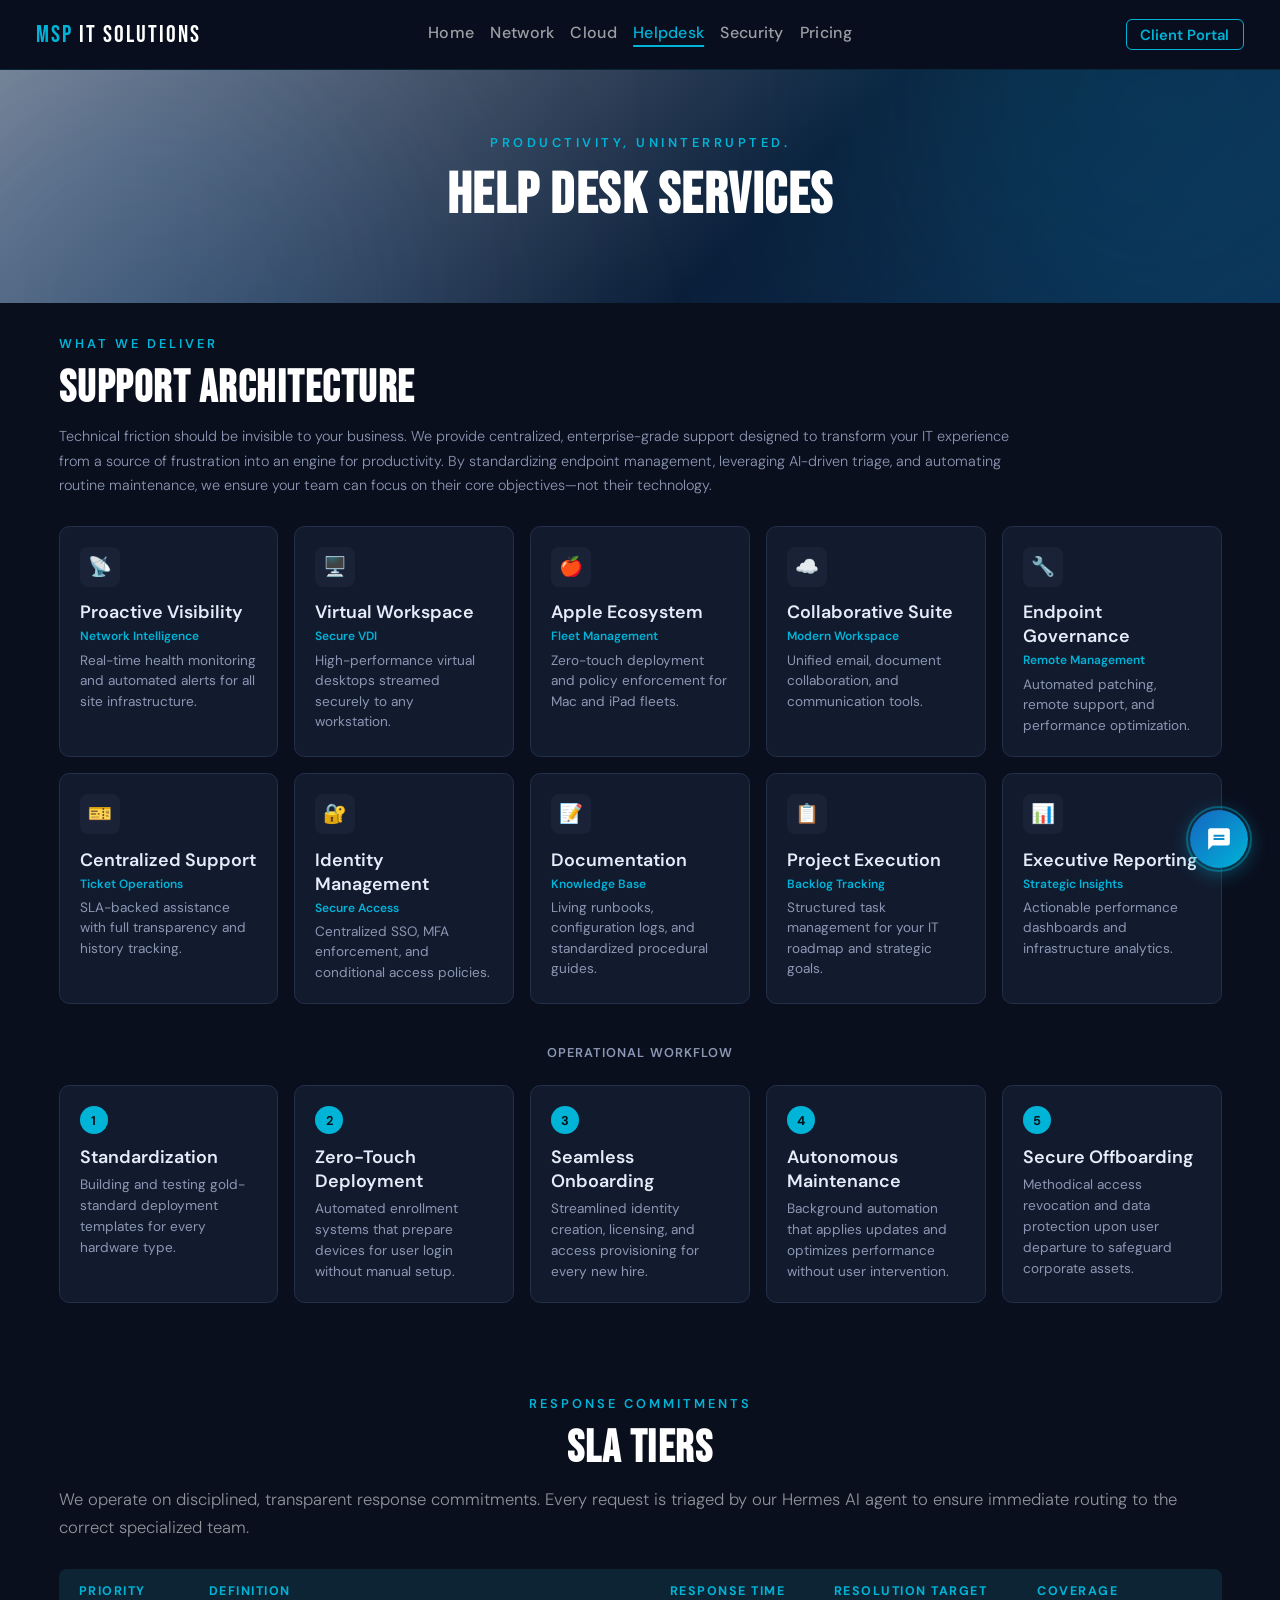
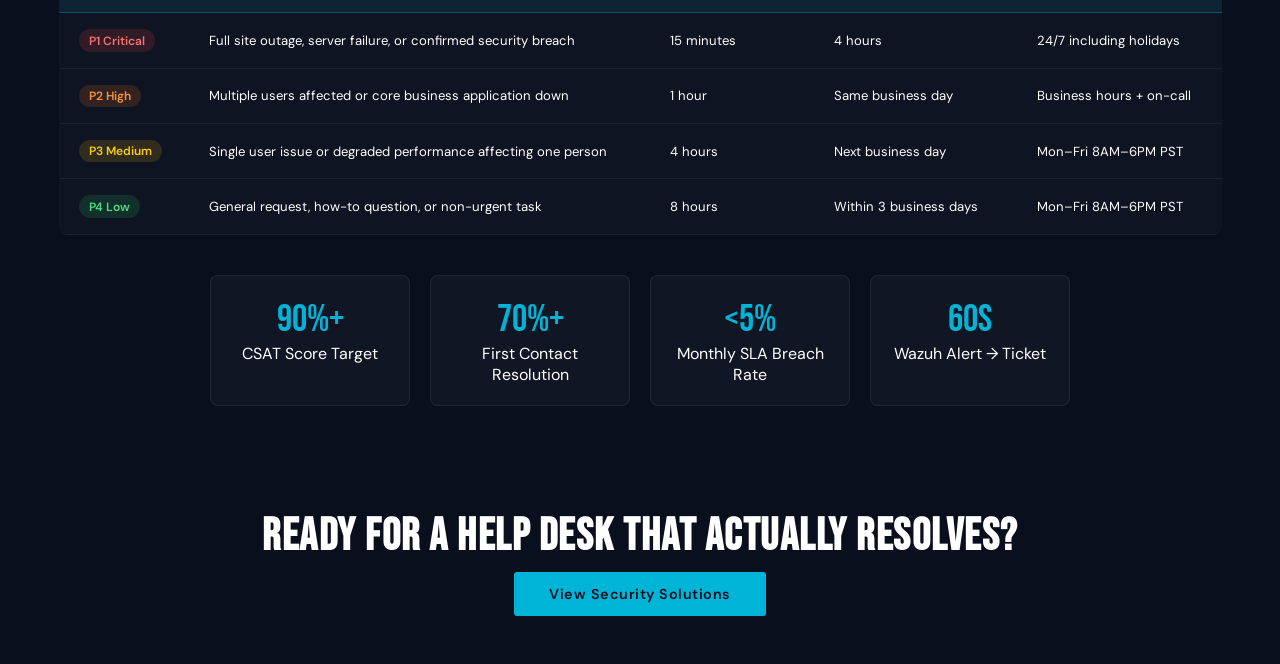
==== commit 36a6f237: "edit" ====
--- a/pages/helpdesk.html
+++ b/pages/helpdesk.html
@@ -4,15 +4,15 @@
   <meta charset="UTF-8" />
   <meta name="viewport" content="width=device-width, initial-scale=1.0" />
   <title>Helpdesk — MSP IT Solutions</title>
-  <link rel="stylesheet" href="../assets/css/nav.css?v=15" />
-  <link rel="stylesheet" href="../assets/css/base.css?v=15" />
-  <link rel="stylesheet" href="../assets/hermes/widget.css?v=15" />
-  <link rel="stylesheet" href="../assets/css/helpdesk.css?v=15" />
-  <link href="https://fonts.googleapis.com/css2?family=Bebas+Neue&family=DM+Sans:wght@300;400;500;600&family=Inter:wght@300..700&display=swap" rel="stylesheet" />
+  <link rel="stylesheet" href="../assets/css/nav.css?v=16" />
+  <link rel="stylesheet" href="../assets/css/base.css?v=16" />
+  <link rel="stylesheet" href="../assets/hermes/widget.css?v=16" />
+  <link rel="stylesheet" href="../assets/css/helpdesk.css?v=16" />
+  <link href="https://fonts.googleapis.com/css2?family=Bebas+Neue&family=DM+Sans:wght@300;400;500;600&display=swap" rel="stylesheet" />
   
-  <script defer src="../assets/js/nav.js?v=15"></script>
-  <script defer src="../assets/js/main.js?v=15"></script>
-  <script defer src="../assets/hermes/hermes.js?v=15"></script>
+  <script defer src="../assets/js/nav.js?v=16"></script>
+  <script defer src="../assets/js/main.js?v=16"></script>
+  <script defer src="../assets/hermes/hermes.js?v=16"></script>
 </head>
 <body>
 
--- a/assets/css/nav.css
+++ b/assets/css/nav.css
@@ -1,5 +1,5 @@
 /* ╔══════════════════════════════════════════════════════════════════╗
-   ║  nav.css — RESET + FIXED NAV BAR (clickable dropdowns)          ║
+   ║  nav.css — RESET + FIXED NAV BAR (audit-clean)                 ║
    ║  Loaded on EVERY page.                                          ║
    ╚══════════════════════════════════════════════════════════════════╝
    1. RESET   2. VARS   3. NAV BAR   4. DROPDOWN   5. HAMBURGER
@@ -13,8 +13,6 @@
 
 /* ━━━ 2. VARIABLES ━━━ */
 :root {
-  --nav-font-display: 'Bebas Neue', sans-serif;
-  --nav-font-body:    'DM Sans', sans-serif;
   --nav-accent:       #00b4d8;
   --nav-white:        #ffffff;
   --nav-height:       70px;
@@ -31,106 +29,161 @@
 
 /* ━━━ 3. NAV BAR (desktop) ━━━ */
 nav {
-  position: fixed; top: 0; left: 0; right: 0; z-index: 200;
-  display: flex; align-items: center; justify-content: space-between;
-  padding: 0 var(--nav-padding-x);
+  position:       fixed; top: 0; left: 0; right: 0; z-index: 200;
+  display:        flex; align-items: center; justify-content: space-between;
+  padding:        0 var(--nav-padding-x);
   -webkit-backdrop-filter: blur(var(--nav-blur));
-  backdrop-filter: blur(var(--nav-blur));
-  background: var(--nav-bg);
-  border-bottom: 1px solid var(--nav-border);
-  height: var(--nav-height);
-  font-family: var(--nav-font-body);
+  backdrop-filter:blur(var(--nav-blur));
+  background:     var(--nav-bg);
+  border-bottom:  1px solid var(--nav-border);
+  height:         var(--nav-height);
+  font-family:    var(--font-body);
 }
 .nav-logo {
-  font-family: var(--nav-font-display); font-size: 1.5rem; letter-spacing: 2px;
-  color: var(--nav-accent); text-decoration: none; flex-shrink: 0; z-index: 201;
+  font-family:    var(--font-display);
+  font-size:      1.5rem;
+  letter-spacing: 2px;
+  color:          var(--nav-accent);
+  text-decoration:none;
+  flex-shrink:    0;
+  z-index:        201;
 }
 .nav-logo span { color: var(--nav-white); }
 
 .nav-menu {
-  list-style: none; display: flex; gap: 1.05rem; align-items: center;
+  list-style: none; display: flex; gap: 1rem; align-items: center;
   position: absolute; left: 50%; transform: translateX(-50%);
 }
 .nav-menu > li { position: relative; }
 
-/* a plain top-level link, and the clickable label inside a group */
 .nav-link {
-  display: inline-flex; align-items: center;
-  font-family: var(--nav-font-body); text-decoration: none;
-  color: var(--nav-link-color);
-  font-size: 1.1rem; font-weight: 500; letter-spacing: 0.4px;
-  padding-bottom: 2px; border-bottom: 2px solid transparent;
-  transition: color 0.2s, border-color 0.2s; white-space: nowrap;
-  background: none; border-top: none; border-left: none; border-right: none; cursor: pointer;
+  display:         inline-flex;
+  align-items:     center;
+  font-family:     var(--font-body);
+  text-decoration: none;
+  color:           var(--nav-link-color);
+  font-size:       1rem;
+  font-weight:     500;
+  letter-spacing:  0.3px;
+  padding-bottom:  2px;
+  border-bottom:   2px solid transparent;
+  transition:      color 0.2s, border-color 0.2s;
+  white-space:     nowrap;
+  background:      none;
+  border-top:      none;
+  border-left:     none;
+  border-right:    none;
+  cursor:          pointer;
 }
 .nav-link:hover,
 .nav-group:hover .nav-group-link { color: var(--nav-link-hover); }
 
-/* group head = clickable label + caret toggle, side by side */
 .nav-group-head { display: inline-flex; align-items: center; gap: 0.2rem; }
 .nav-caret-btn {
-  background: none; border: none; cursor: pointer; color: var(--nav-link-color);
-  display: inline-flex; align-items: center; padding: 4px; line-height: 0;
-  transition: color 0.2s;
+  background:  none;
+  border:      none;
+  cursor:      pointer;
+  color:       var(--nav-link-color);
+  display:     inline-flex;
+  align-items: center;
+  padding:     4px;
+  line-height: 0;
+  transition:  color 0.2s;
 }
 .nav-group:hover .nav-caret-btn { color: var(--nav-link-hover); }
 .nav-caret {
-  width: 0.55em; height: 0.55em;
-  border-right: 2px solid currentColor; border-bottom: 2px solid currentColor;
-  transform: rotate(45deg) translateY(-1px);
-  transition: transform 0.25s ease;
+  width: 0.5em; height: 0.5em;
+  border-right:  2px solid currentColor;
+  border-bottom: 2px solid currentColor;
+  transform:     rotate(45deg) translateY(-1px);
+  transition:    transform 0.25s ease;
 }
 .nav-group:hover .nav-caret,
 .nav-group.open .nav-caret { transform: rotate(-135deg) translateY(-1px); }
 
 /* ━━━ 4. DROPDOWN ━━━ */
 .nav-submenu {
-  list-style: none; position: absolute; top: 100%; left: 50%;
-  margin-top: 8px;                       /* visual gap below the bar */
-  transform: translateX(-50%) translateY(6px);
-  min-width: 210px; padding: 0.4rem;
-  background: var(--nav-bg-solid);
-  border: 1px solid var(--nav-border);
-  border-radius: 0.6rem;
-  box-shadow: 0 18px 40px rgba(0, 0, 0, 0.45);
-  opacity: 0; visibility: hidden; pointer-events: none;
-  transition: opacity 0.18s ease, transform 0.18s ease, visibility 0.18s;
-}
-/* invisible bridge spanning the gap so hover doesn't drop while
-   moving the cursor from the label down into the menu */
+  list-style:     none;
+  position:       absolute;
+  top:            100%;
+  left:           50%;
+  margin-top:     8px;
+  transform:      translateX(-50%) translateY(6px);
+  min-width:      200px;
+  padding:        0.35rem;
+  background:     var(--nav-bg-solid);
+  border:         1px solid var(--nav-border);
+  border-radius:  0.6rem;
+  box-shadow:     0 16px 36px rgba(0, 0, 0, 0.45);
+  opacity:        0;
+  visibility:     hidden;
+  pointer-events: none;
+  transition:     opacity 0.18s ease, transform 0.18s ease, visibility 0.18s;
+}
 .nav-submenu::before {
-  content: ''; position: absolute; left: 0; right: 0;
+  content:  '';
+  position: absolute;
+  left: 0; right: 0;
   top: -14px; height: 16px;
 }
 .nav-group:hover .nav-submenu,
 .nav-group.open .nav-submenu {
-  opacity: 1; visibility: visible; pointer-events: auto;
-  transform: translateX(-50%) translateY(0);
+  opacity:        1;
+  visibility:     visible;
+  pointer-events: auto;
+  transform:      translateX(-50%) translateY(0);
 }
 .nav-submenu a {
-  display: block; padding: 0.6rem 0.85rem; border-radius: 0.4rem;
-  text-decoration: none; color: var(--nav-link-color);
-  font-size: 0.86rem; white-space: nowrap; transition: background 0.15s, color 0.15s;
+  display:         block;
+  padding:         0.55rem 0.8rem;
+  border-radius:   0.4rem;
+  text-decoration: none;
+  color:           var(--nav-link-color);
+  font-size:       0.84rem;
+  white-space:     nowrap;
+  transition:      background 0.15s, color 0.15s;
 }
 .nav-submenu a:hover { background: rgba(0, 180, 216, 0.12); color: var(--nav-white); }
 
 /* Portal button (desktop) */
 .nav-portal {
-  font-family: var(--nav-font-body); font-size: 1.0rem; font-weight: 600;
-  color: var(--nav-accent); text-decoration: none;
-  border: 1px solid var(--nav-accent); border-radius: 0.375rem;
-  padding: 0.35rem 0.9rem; white-space: nowrap; flex-shrink: 0; margin-left: auto;
-  transition: background 0.2s, color 0.2s;
+  font-family:     var(--font-body);
+  font-size:       0.92rem;
+  font-weight:     600;
+  color:           var(--nav-accent);
+  text-decoration: none;
+  border:          1px solid var(--nav-accent);
+  border-radius:   0.375rem;
+  padding:         0.3rem 0.85rem;
+  white-space:     nowrap;
+  flex-shrink:     0;
+  margin-left:     auto;
+  transition:      background 0.2s, color 0.2s;
 }
 .nav-portal:hover { background: var(--nav-accent); color: #000; }
 .nav-portal-mobile-item { display: none; }
 
 /* ━━━ 5. HAMBURGER ━━━ */
 .nav-hamburger {
-  display: none; flex-direction: column; justify-content: space-between;
-  width: 28px; height: 20px; background: none; border: none; cursor: pointer; padding: 0; z-index: 201;
-}
-.nav-hamburger span { display: block; width: 100%; height: 2px; background: var(--nav-white); border-radius: 2px; transition: transform 0.3s ease, opacity 0.3s ease; }
+  display:         none;
+  flex-direction:  column;
+  justify-content: space-between;
+  width:           28px;
+  height:          20px;
+  background:      none;
+  border:          none;
+  cursor:          pointer;
+  padding:         0;
+  z-index:         201;
+}
+.nav-hamburger span {
+  display:    block;
+  width:      100%;
+  height:     2px;
+  background: var(--nav-white);
+  border-radius: 2px;
+  transition: transform 0.3s ease, opacity 0.3s ease;
+}
 .nav-hamburger.open span:nth-child(1) { transform: translateY(9px) rotate(45deg); }
 .nav-hamburger.open span:nth-child(2) { opacity: 0; }
 .nav-hamburger.open span:nth-child(3) { transform: translateY(-9px) rotate(-45deg); }
@@ -138,64 +191,84 @@
 /* ━━━ 6. MOBILE MENU (≤1100px) ━━━ */
 @media (max-width: 1100px) {
   nav {
-    padding: 0 var(--nav-padding-mob);
+    padding:                 0 var(--nav-padding-mob);
     -webkit-backdrop-filter: none;
-    backdrop-filter: none;
-    background: var(--nav-bg-solid);
+    backdrop-filter:         none;
+    background:              var(--nav-bg-solid);
   }
   .nav-hamburger { display: flex; }
-  .nav-portal { display: none; }
+  .nav-portal    { display: none; }
   .nav-portal-mobile-item { display: block; }
 
   .nav-menu {
-    position: fixed; top: var(--nav-height); left: 0; right: 0;
-    transform: none;                         /* bugfix: cancel desktop centering */
-    flex-direction: column; align-items: stretch; gap: 0;
-    padding: 0.5rem var(--nav-padding-mob) 1rem;
-    background: var(--nav-bg);
+    position:       fixed;
+    top:            var(--nav-height);
+    left: 0; right: 0;
+    transform:      none;
+    flex-direction: column;
+    align-items:    stretch;
+    gap:            0;
+    padding:        0.5rem var(--nav-padding-mob) 1rem;
+    background:     var(--nav-bg);
     -webkit-backdrop-filter: blur(var(--nav-blur));
-    backdrop-filter: blur(var(--nav-blur));
-    border-bottom: 1px solid var(--nav-border);
-    max-height: 0; opacity: 0; overflow: hidden;
-    transition: max-height 0.35s ease, opacity 0.25s ease;
+    backdrop-filter:         blur(var(--nav-blur));
+    border-bottom:  1px solid var(--nav-border);
+    max-height:     0;
+    opacity:        0;
+    overflow:       hidden;
+    transition:     max-height 0.35s ease, opacity 0.25s ease;
   }
   .nav-menu.open {
-    max-height: calc(100dvh - var(--nav-height)); opacity: 1; overflow-y: auto;
+    max-height: calc(100dvh - var(--nav-height));
+    opacity:    1;
+    overflow-y: auto;
   }
   .nav-menu > li { width: 100%; }
 
-  /* top-level link row */
   .nav-link {
-    display: flex; width: 100%; padding: 0.85rem 0; font-size: 1rem; color: var(--nav-white);
+    display:       flex;
+    width:         100%;
+    padding:       0.8rem 0;
+    font-size:     0.95rem;
+    color:         var(--nav-white);
     border-bottom: 1px solid rgba(255, 255, 255, 0.06);
   }
-  /* group head: label (navigates) + caret (expands) on one row */
   .nav-group-head {
-    display: flex; width: 100%; align-items: center;
+    display:       flex;
+    width:         100%;
+    align-items:   center;
     border-bottom: 1px solid rgba(255, 255, 255, 0.06);
   }
   .nav-group-head .nav-link { flex: 1; border-bottom: none; }
-  .nav-caret-btn { padding: 0.85rem 0.25rem 0.85rem 1rem; }
-
-  /* accordion submenu */
+  .nav-caret-btn { padding: 0.8rem 0.25rem 0.8rem 1rem; }
+
   .nav-submenu {
-    position: static; transform: none; margin-top: 0;
-    opacity: 1; visibility: visible; pointer-events: auto;
-    min-width: 0; width: 100%; box-shadow: none; border: none; border-radius: 0;
-    background: rgba(255, 255, 255, 0.03); padding: 0;
-    max-height: 0; overflow: hidden; transition: max-height 0.3s ease;
+    position:       static;
+    transform:      none;
+    margin-top:     0;
+    opacity:        1;
+    visibility:     visible;
+    pointer-events: auto;
+    min-width:      0;
+    width:          100%;
+    box-shadow:     none;
+    border:         none;
+    border-radius:  0;
+    background:     rgba(255, 255, 255, 0.03);
+    padding:        0;
+    max-height:     0;
+    overflow:       hidden;
+    transition:     max-height 0.3s ease;
   }
   .nav-submenu::before { display: none; }
-  /* bugfix: the desktop rule `.nav-group.open .nav-submenu { transform: translateX(-50%) }`
-     (specificity 0,2,0) otherwise beats the mobile `.nav-submenu { transform: none }`
-     (0,1,0) and shoves the open accordion 50% off-screen left. Re-override at matching
-     specificity, later in source order, so the accordion stays in flow directly below. */
   .nav-group:hover .nav-submenu,
   .nav-group.open .nav-submenu { transform: none; }
   .nav-group.open .nav-submenu { max-height: 600px; }
   .nav-submenu a {
-    padding: 0.7rem 0 0.7rem 1rem; border-radius: 0;
-    border-bottom: 1px solid rgba(255, 255, 255, 0.05); font-size: 0.95rem;
+    padding:       0.65rem 0 0.65rem 1rem;
+    border-radius: 0;
+    border-bottom: 1px solid rgba(255, 255, 255, 0.05);
+    font-size:     0.92rem;
   }
   .nav-portal-mobile { color: var(--nav-accent) !important; font-weight: 600 !important; }
 
@@ -205,4 +278,4 @@
 
 /* ━━━ 7. ACTIVE LINK ━━━ */
 nav a.active { color: var(--nav-active-color); }
-.nav-menu .nav-link.active { border-bottom-color: var(--nav-active-color); }+.nav-menu .nav-link.active { border-bottom-color: var(--nav-active-color); }
--- a/assets/css/base.css
+++ b/assets/css/base.css
@@ -1,5 +1,5 @@
 /* ╔══════════════════════════════════════════════════════════════════╗
-   ║  base.css — SHARED FOUNDATION  v4                               ║
+   ║  base.css — SHARED FOUNDATION  v5 (audit-clean)                ║
    ║  Loaded on EVERY page. Contains all shared layout, typography,  ║
    ║  components, and responsive rules. Page CSS files only add      ║
    ║  what's unique to that page.                                    ║
@@ -22,25 +22,25 @@
   --section-max-w:  1275px;
 
   /* ── SECTION LABELS ── */
-  --tag-size:       0.8rem;           /* unified uppercase label size */
+  --tag-size:       0.8rem;
   --tag-color:      #00b4d8;
 
-  /* ── SECTION TITLE ── clamp handles all breakpoints automatically */
+  /* ── SECTION TITLE ── */
   --title-size:     clamp(1.9rem, 3.5vw, 3.4rem);
   --title-color:    #ffffff;
 
   /* ── SECTION INTRO ── */
-  --intro-size:     clamp(0.95rem, 1.3vw, 1.15rem);
+  --intro-size:     clamp(0.95rem, 1.3vw, 1.1rem);
   --intro-color:    rgba(255, 255, 255, 0.55);
   --intro-weight:   300;
 
   /* ── SERVICE CARDS ── */
   --card-gap:           1.5rem;
   --card-icon-size:     2.2rem;
-  --card-title-size:    clamp(1.1rem, 1.4vw, 1.45rem);
+  --card-title-size:    clamp(1.05rem, 1.4vw, 1.35rem);
   --card-title-color:   #ffffff;
-  --card-para-size:     clamp(0.85rem, 1vw, 1rem);
-  --card-para-color:    rgba(255, 255, 255, 0.8);
+  --card-para-size:     clamp(0.85rem, 1vw, 0.95rem);
+  --card-para-color:    rgba(255, 255, 255, 0.75);
   --card-bar-gradient:  linear-gradient(90deg, #00b4d8, #1565c0);
 
   /* ── IMAGE + TEXT ROW ── */
@@ -48,16 +48,16 @@
   --img-border:        rgba(255, 255, 255, 0.07);
   --img-radius:        10px;
   --img-padding:       0.75rem;
-  --row-gap:           3rem;
-  --row-text-h3-size:  clamp(1.5rem, 2.2vw, 2.6rem);
+  --row-gap:           2.5rem;
+  --row-text-h3-size:  clamp(1.4rem, 2.2vw, 2.4rem);
   --row-text-h3-color: #ffffff;
-  --row-text-p-size:   clamp(0.9rem, 1.1vw, 1.1rem);
+  --row-text-p-size:   clamp(0.9rem, 1.1vw, 1.05rem);
   --row-text-p-color:  rgba(255, 255, 255, 0.55);
   --row-text-p-weight: 300;
 
-  /* ── HERO (service pages) — uniform height across all pages ── */
-  --svc-hero-min-height: 220px;
-  --svc-hero-padding:    5rem 4rem;
+  /* ── HERO (service pages) ── */
+  --svc-hero-min-height: 200px;
+  --svc-hero-padding:    4rem 4rem;
 }
 
 
@@ -71,7 +71,7 @@
   background:  var(--page-bg);
   color:       var(--page-text);
   -webkit-font-smoothing: antialiased;
-  text-size-adjust: 100%; /* prevent iOS font inflation */
+  text-size-adjust: 100%;
 }
 
 
@@ -84,7 +84,7 @@
   letter-spacing: 3px;
   text-transform: uppercase;
   color:          var(--tag-color);
-  margin-bottom:  0.75rem;
+  margin-bottom:  0.6rem;
 }
 
 .section-title {
@@ -92,7 +92,7 @@
   font-size:      var(--title-size);
   letter-spacing: 1.5px;
   color:          var(--title-color);
-  margin-bottom:  0.75rem;
+  margin-bottom:  0.6rem;
 }
 
 .section-intro {
@@ -101,39 +101,36 @@
   color:         var(--intro-color);
   line-height:   1.7;
   max-width:     1250px;
-  margin-bottom: 2rem;
-}
-
-
-/* ━━━━━━━━━━━━━━━━━━━━━━━━━━━━━━━━━━━━━━━━━━━━━━━━━━━━━━━━━━━━━━━━━━
-   4. SERVICE-PAGE HERO  — uniform height on every service page
+  margin-bottom: 1.75rem;
+}
+
+
+/* ━━━━━━━━━━━━━━━━━━━━━━━━━━━━━━━━━━━━━━━━━━━━━━━━━━━━━━━━━━━━━━━━━━
+   4. SERVICE-PAGE HERO
    ┗━━━━━━━━━━━━━━━━━━━━━━━━━━━━━━━━━━━━━━━━━━━━━━━━━━━━━━━━━━━━━━━━━ */
 .svc-hero {
-  position:    relative;
-  overflow:    hidden;
-  min-height:  var(--svc-hero-min-height);
-  padding:     var(--svc-hero-padding);
-  display:     flex;
+  position:       relative;
+  overflow:       hidden;
+  min-height:     var(--svc-hero-min-height);
+  padding:        var(--svc-hero-padding);
+  display:        flex;
   flex-direction: column;
-  justify-content: center;
-  align-items: center;
-  text-align:  center;
-  background:  linear-gradient(135deg, #7b8696 0%, #0b1f3a 60%, #0d2b50 100%);
-  /* isolate the blur pseudo-elements from scroll repaint */
-  contain:     layout style;
-}
-
-/* Blur orbs: use will-change + transform3d so they stay on their own
-   GPU layer and don't trigger full-page repaints during scroll */
+  justify-content:center;
+  align-items:    center;
+  text-align:     center;
+  background:     linear-gradient(135deg, #7b8696 0%, #0b1f3a 60%, #0d2b50 100%);
+  contain:        layout style;
+}
+
 .svc-hero::before,
 .svc-hero::after {
-  content:       '';
-  position:      absolute;
-  border-radius: 50%;
-  filter:        blur(120px);
-  z-index:       0;
-  pointer-events:none;
-  will-change:   transform;   /* keeps on compositor layer */
+  content:        '';
+  position:       absolute;
+  border-radius:  50%;
+  filter:         blur(120px);
+  z-index:        0;
+  pointer-events: none;
+  will-change:    transform;
 }
 .svc-hero::before {
   width: 600px; height: 600px;
@@ -149,16 +146,14 @@
 .svc-hero .section-intro {
   margin-left:  auto;
   margin-right: auto;
-  max-width:    1000px;
-}
-/* Hero title slightly larger than body sections */
+  max-width:    900px;
+}
 .svc-hero .section-title {
-  font-size: clamp(2.2rem, 4.5vw, 4.5rem);
-}
-/* Hero tag slightly larger too */
+  font-size: clamp(2rem, 4.5vw, 4rem);
+}
 .svc-hero .section-tag {
-  font-size: 0.85rem;
-  letter-spacing: 4px;
+  font-size:      0.8rem;
+  letter-spacing: 3.5px;
 }
 
 
@@ -166,7 +161,7 @@
    5. SECTION WRAPPER
    ┗━━━━━━━━━━━━━━━━━━━━━━━━━━━━━━━━━━━━━━━━━━━━━━━━━━━━━━━━━━━━━━━━━ */
 .section {
-  padding:   4.5rem 4rem;
+  padding:   3.5rem 3.5rem;
   max-width: var(--section-max-w);
   margin:    0 auto;
 }
@@ -191,23 +186,23 @@
    6. SERVICE CARD GRID
    ┗━━━━━━━━━━━━━━━━━━━━━━━━━━━━━━━━━━━━━━━━━━━━━━━━━━━━━━━━━━━━━━━━━ */
 .services-grid {
-  display: grid;
+  display:               grid;
   grid-template-columns: repeat(3, 1fr);
-  gap:     var(--card-gap);
-  text-align: left;
+  gap:                   var(--card-gap);
+  text-align:            left;
 }
 
 .card {
   background:    rgba(255, 255, 255, 0.03);
   border:        1px solid var(--border);
   border-radius: 10px;
-  padding:       2rem;
+  padding:       1.75rem;
   min-width:     0;
   transition:    border-color 0.25s, transform 0.25s;
 }
 .card:hover {
   border-color: rgba(0, 180, 216, 0.25);
-  transform:    translateY(-4px);
+  transform:    translateY(-3px);
 }
 
 .service-card { position: relative; overflow: hidden; }
@@ -224,15 +219,15 @@
 .service-card:hover::before { transform: scaleX(1); }
 
 .service-icon {
-  width: 50px; height: 50px;
+  width: 46px; height: 46px;
   display:         flex;
   align-items:     center;
   justify-content: center;
   font-size:       var(--card-icon-size);
-  border-radius:   12px;
+  border-radius:   10px;
   background:      rgba(0, 180, 216, 0.1);
   border:          1px solid rgba(0, 180, 216, 0.2);
-  margin-bottom:   1.1rem;
+  margin-bottom:   1rem;
 }
 
 .service-card h3 {
@@ -240,7 +235,7 @@
   font-size:      var(--card-title-size);
   letter-spacing: 1px;
   color:          var(--card-title-color);
-  margin-bottom:  0.75rem;
+  margin-bottom:  0.6rem;
 }
 
 .service-card p {
@@ -258,13 +253,13 @@
 }
 
 .service-card .card-list li {
-  font-size:    var(--card-para-size);
-  color:        var(--card-para-color);
-  line-height:  1.65;
-  font-weight:  300;
-  margin-bottom:0.5rem;
-  padding-left: 1rem;
-  position:     relative;
+  font-size:     var(--card-para-size);
+  color:         var(--card-para-color);
+  line-height:   1.65;
+  font-weight:   300;
+  margin-bottom: 0.45rem;
+  padding-left:  1rem;
+  position:      relative;
 }
 
 .service-card .card-list li::before {
@@ -280,7 +275,7 @@
 
 
 /* ━━━━━━━━━━━━━━━━━━━━━━━━━━━━━━━━━━━━━━━━━━━━━━━━━━━━━━━━━━━━━━━━━━
-   7. IMAGE + TEXT ROW  (side-by-side on desktop, stacked on mobile)
+   7. IMAGE + TEXT ROW
    ┗━━━━━━━━━━━━━━━━━━━━━━━━━━━━━━━━━━━━━━━━━━━━━━━━━━━━━━━━━━━━━━━━━ */
 .img-wrap {
   background:    var(--img-bg);
@@ -290,7 +285,7 @@
   overflow:      hidden;
   transition:    border-color 0.25s;
 }
-.img-wrap:hover { border-color: rgb(45, 236, 236); }
+.img-wrap:hover { border-color: rgba(45, 236, 236, 0.5); }
 
 .img-display {
   width: 100%; height: auto; display: block;
@@ -299,18 +294,17 @@
 }
 .img-wrap:hover .img-display { transform: scale(1.015); }
 
-/* Desktop: side by side */
 .img-text-row {
   display:        flex;
-  flex-direction: row;      /* SIDE BY SIDE on desktop */
+  flex-direction: row;
   align-items:    center;
   gap:            var(--row-gap);
-  max-width:      1150px;
+  max-width:      1100px;
   margin:         0 auto;
   background:     rgba(255, 255, 255, 0.03);
   border:         1px solid var(--border);
   border-radius:  12px;
-  padding:        3rem;
+  padding:        2.5rem;
 }
 
 .img-text-row.row-reverse { flex-direction: row-reverse; }
@@ -321,16 +315,16 @@
 }
 .img-col .img-display {
   width: 100%; height: auto;
-  object-fit: initial;
+  object-fit:    initial;
   border-radius: 8px;
 }
 
 .text-col {
-  flex: 1;
-  min-width: 0;
+  flex:           1;
+  min-width:      0;
   display:        flex;
   flex-direction: column;
-  gap:            1.5rem;
+  gap:            1.25rem;
   text-align:     left;
 }
 
@@ -352,14 +346,13 @@
   margin:      0;
 }
 
-/* inline list inside text-col (network page uses this) */
 .text-col ul {
-  list-style: none;
-  padding:    0;
-  margin:     0;
-  display:    flex;
+  list-style:     none;
+  padding:        0;
+  margin:         0;
+  display:        flex;
   flex-direction: column;
-  gap:        0.75rem;
+  gap:            0.65rem;
 }
 .text-col ul li {
   font-size:    var(--row-text-p-size);
@@ -372,11 +365,11 @@
 .text-col ul li::before {
   content:       '';
   position:      absolute;
-  left:          0; top: 0.55em;
+  left: 0; top: 0.55em;
   width: 5px; height: 5px;
   border-radius: 50%;
   background:    #00b4d8;
-  box-shadow:    0 0 5px rgba(0,180,216,0.5);
+  box-shadow:    0 0 5px rgba(0, 180, 216, 0.5);
 }
 .text-col ul li strong { color: #ffffff; font-weight: 600; }
 
@@ -387,8 +380,8 @@
 .text-stats {
   display:         flex;
   flex-wrap:       wrap;
-  gap:             1.25rem;
-  margin-top:      1.5rem;
+  gap:             1rem;
+  margin-top:      1.25rem;
   justify-content: flex-start;
 }
 
@@ -399,24 +392,24 @@
   background:      rgba(0, 180, 216, 0.08);
   border:          1px solid rgba(0, 180, 216, 0.2);
   border-radius:   8px;
-  padding:         0.6rem 1.1rem;
-  min-width:       80px;
+  padding:         0.55rem 1rem;
+  min-width:       76px;
 }
 
 .text-stat span:first-child {
   font-family:    var(--font-display);
-  font-size:      1.6rem;
+  font-size:      1.5rem;
   color:          #00b4d8;
   letter-spacing: 1px;
   line-height:    1;
 }
 
 .text-stat span:last-child {
-  font-size:      0.85rem;
+  font-size:      0.75rem;
   color:          rgba(255, 255, 255, 0.45);
   text-transform: uppercase;
   letter-spacing: 1px;
-  margin-top:     0.25rem;
+  margin-top:     0.2rem;
 }
 
 
@@ -425,30 +418,32 @@
    ┗━━━━━━━━━━━━━━━━━━━━━━━━━━━━━━━━━━━━━━━━━━━━━━━━━━━━━━━━━━━━━━━━━ */
 .svc-cta {
   text-align: center;
-  padding:    3.5rem 2rem 4.5rem;
+  padding:    3rem 2rem;
 }
 
 .svc-cta h2 {
   font-family:    var(--font-display);
-  font-size:      clamp(1.8rem, 3.5vw, 3rem);
+  font-size:      clamp(1.7rem, 3.5vw, 2.8rem);
   letter-spacing: 1.5px;
-  margin-bottom:  0.75rem;
+  margin-bottom:  0.6rem;
 }
 
 .svc-cta p {
   color:         rgba(255, 255, 255, 0.55);
-  margin-bottom: 1.75rem;
+  margin-bottom: 1.5rem;
   font-weight:   300;
-  font-size:     clamp(0.95rem, 1.2vw, 1.15rem);
-}
-
+  font-size:     clamp(0.9rem, 1.2vw, 1.05rem);
+}
+
+/* Single authoritative .btn definition */
 .btn {
   display:         inline-block;
-  padding:         0.9rem 2.4rem;
+  padding:         0.8rem 2.2rem;
   background:      #00b4d8;
-  color:           #f6f6f8;
+  color:           #0a0f1e;
+  font-family:     var(--font-body);
   font-weight:     600;
-  font-size:       0.95rem;
+  font-size:       0.9rem;
   letter-spacing:  0.5px;
   text-decoration: none;
   border-radius:   3px;
@@ -462,8 +457,8 @@
    ┗━━━━━━━━━━━━━━━━━━━━━━━━━━━━━━━━━━━━━━━━━━━━━━━━━━━━━━━━━━━━━━━━━ */
 .fade-in {
   opacity:    0;
-  transform:  translateY(16px);
-  transition: opacity 0.55s ease, transform 0.55s ease;
+  transform:  translateY(14px);
+  transition: opacity 0.5s ease, transform 0.5s ease;
 }
 
 .fade-in.visible {
@@ -472,53 +467,52 @@
 }
 
 /* ━━━━━━━━━━━━━━━━━━━━━━━━━━━━━━━━━━━━━━━━━━━━━━━━━━━━━━━━━━━━━━━━━━
-   11. RESPONSIVE SYSTEM  (one set of breakpoints, all shared elements)
+   11. RESPONSIVE SYSTEM
    ┗━━━━━━━━━━━━━━━━━━━━━━━━━━━━━━━━━━━━━━━━━━━━━━━━━━━━━━━━━━━━━━━━━ */
 
 /* ── Tablet  768–1024px ── */
 @media (max-width: 1024px) {
   :root {
-    --svc-hero-padding:    4rem 2.5rem;
-    --svc-hero-min-height: 180px;
+    --svc-hero-padding:    3rem 2.5rem;
+    --svc-hero-min-height: 170px;
   }
 
-  .services-grid    { grid-template-columns: repeat(2, 1fr); }
-  .section          { padding: 3.5rem 2.5rem; }
+  .services-grid { grid-template-columns: repeat(2, 1fr); }
+  .section       { padding: 3rem 2.5rem; }
 }
 
 /* ── Phone  ≤ 767px ── */
 @media (max-width: 767px) {
   :root {
-    --svc-hero-padding:    2.5rem 1.25rem;
-    --svc-hero-min-height: 140px;
-    --row-gap:             1.5rem;
-    /* Tighten card titles on mobile so long text doesn't overflow tiles */
-    --card-title-size:     clamp(0.9rem, 3.5vw, 1.1rem);
-    --card-para-size:      clamp(0.8rem, 3vw, 0.9rem);
+    --svc-hero-padding:    2rem 1.25rem;
+    --svc-hero-min-height: 130px;
+    --row-gap:             1.25rem;
+    --card-title-size:     clamp(0.9rem, 3.5vw, 1.05rem);
+    --card-para-size:      clamp(0.8rem, 3vw, 0.88rem);
   }
 
-  /* Layout */
-  .section          { padding: 2.25rem 1.25rem; }
+  .section          { padding: 2rem 1.25rem; }
   .services-grid    { grid-template-columns: 1fr; }
 
-  /* img-text-row: stack on mobile */
   .img-text-row     { flex-direction: column !important; padding: 1.25rem; }
   .img-col          { flex: none; width: 100%; }
 
-  /* Hero orbs are purely decorative — hide on mobile for perf */
+  .text-stats       { gap: 0.5rem; }
+  .text-stat        { padding: 0.35rem 0.7rem; min-width: 0; flex: 1; }
+  .text-stat span:first-child { font-size: 1.15rem; }
+  .text-stat span:last-child  { font-size: 0.65rem; letter-spacing: 0.5px; }
+
   .svc-hero::before,
   .svc-hero::after  { display: none; }
 
-  /* Reduce animation travel on small screens */
   .fade-in          { transform: translateY(8px); }
-
-  /* Section spacing */
-  .section-intro    { margin-bottom: 1.5rem; }
+  .section-intro    { margin-bottom: 1.25rem; }
+  .svc-cta          { padding: 2rem 1.25rem; }
 }
 
 /* ── Small phone  ≤ 479px ── */
 @media (max-width: 479px) {
-  .section          { padding: 2rem 1rem; }
-  .img-text-row     { padding: 1rem; }
-  .card             { padding: 1.5rem; }
-}
+  .section      { padding: 1.75rem 1rem; }
+  .img-text-row { padding: 1rem; }
+  .card         { padding: 1.4rem; }
+}
--- a/assets/css/helpdesk.css
+++ b/assets/css/helpdesk.css
@@ -1,8 +1,9 @@
 /* ╔══════════════════════════════════════════════════════════════════╗
-   ║  helpdesk.css — HELPDESK PAGE  v4                               ║
+   ║  helpdesk.css — HELPDESK PAGE  v5 (audit-clean)                ║
    ║  Only page-specific styles. Shared → base.css                   ║
    ╚══════════════════════════════════════════════════════════════════╝ */
 
+/* Helpdesk color palette — uses base --font-body, no redundant --font-ui */
 :root {
   --s-surface:   #121a2e;
   --s-surface-2: #1a2238;
@@ -10,34 +11,33 @@
   --s-text:      #e6ecf8;
   --s-muted:     #8c97b3;
   --s-primary:   #00b4d8;
-  --font-ui:     'DM Sans', system-ui, sans-serif;   /* aligned with base */
 }
 
 
 /* ── HELP DESK SERVICES ─────────────────────────────────────────── */
 .hd-stack {
-  max-width:    var(--section-max-w);
-  margin:       0 auto;
-  padding:      3rem 4rem;
-  font-family:  var(--font-ui);
-  text-align:   center;
-  box-sizing:   border-box;
-  overflow-x:   hidden;
-}
-
-.hd-head { margin-bottom: 2rem; }
+  max-width:   var(--section-max-w);
+  margin:      0 auto;
+  padding:     2rem 3.5rem;
+  font-family: var(--font-body);
+  text-align:  center;
+  overflow-x:  hidden;
+}
+
+.hd-head { margin-bottom: 1.75rem; text-align: left; }
 .hd-head h3 {
   font-family:    var(--font-display);
   letter-spacing: 1px;
-  font-size:      clamp(1.6rem, 2.5vw, 3rem);
+  font-size:      clamp(1.5rem, 2.5vw, 2.8rem);
   color:          #fff;
-  margin-bottom:  1rem;
+  margin-bottom:  0.75rem;
 }
 .hd-head p {
-  font-size:  clamp(0.95rem, 1.2vw, 1.25rem);
+  font-size:  clamp(0.9rem, 1vw, 1rem);
   color:      var(--s-muted);
-  max-width:  1000px;
-  margin:     0 auto;
+  max-width:  950px;
+  margin:     0;
+  text-align: left;
 }
 
 
@@ -46,142 +46,153 @@
   display:               grid;
   grid-template-columns: repeat(5, 1fr);
   gap:                   1rem;
-  margin-bottom:         3rem;
+  margin-bottom:         2.5rem;
   text-align:            left;
 }
 .tool-card {
   background:    var(--s-surface);
   border:        1px solid var(--s-border);
-  border-radius: 0.75rem;
-  padding:       1.5rem;
+  border-radius: 0.65rem;
+  padding:       1.25rem;
   transition:    transform 180ms, border-color 180ms;
   min-width:     0;
 }
 .tool-card:hover { transform: translateY(-2px); border-color: var(--s-primary); }
 
 .tool-icon {
-  width: 42px; height: 42px;
+  width: 40px; height: 40px;
   display:         flex;
   align-items:     center;
   justify-content: center;
   border-radius:   0.5rem;
-  margin-bottom:   1rem;
-  font-size:       1.3rem;
+  margin-bottom:   0.85rem;
+  font-size:       1.2rem;
   background:      var(--s-surface-2);
 }
-.tool-card h4    { font-size: var(--card-title-size); font-weight: 600; color: var(--s-text); margin: 0 0 0.3rem; }
-.tool-product    { font-size: 0.8rem; font-weight: 600; color: var(--s-primary); margin-bottom: 0.5rem; }
-.tool-desc       { font-size: var(--card-para-size); color: var(--s-muted); line-height: 1.5; }
+.tool-card h4 {
+  font-size:     var(--card-title-size);
+  font-weight:   600;
+  color:         var(--s-text);
+  margin:        0 0 0.25rem;
+}
+.tool-product {
+  font-size:     0.75rem;
+  font-weight:   600;
+  color:         var(--s-primary);
+  margin-bottom: 0.4rem;
+}
+.tool-desc {
+  font-size:   var(--card-para-size);
+  color:       var(--s-muted);
+  line-height: 1.5;
+}
 
 
 /* ── WORKFLOW ───────────────────────────────────────────────────── */
 .workflow-label {
   text-align:     center;
-  font-size:      clamp(0.8rem, 1vw, 1.1rem);
+  font-size:      clamp(0.75rem, 1vw, 0.9rem);
   font-weight:    600;
   color:          var(--s-muted);
   letter-spacing: 0.08em;
   text-transform: uppercase;
-  margin-bottom:  2rem;
+  margin-bottom:  1.5rem;
 }
 .workflow-grid {
   display:               grid;
   grid-template-columns: repeat(5, 1fr);
   gap:                   1rem;
-  margin-bottom:         .25rem;
+  margin-bottom:         0.25rem;
   text-align:            left;
 }
 .workflow-card {
   background:    var(--s-surface);
   border:        1px solid var(--s-border);
-  border-radius: 0.75rem;
-  padding:       1.5rem;
+  border-radius: 0.65rem;
+  padding:       1.25rem;
   min-width:     0;
 }
 .workflow-step {
-  width: 30px; height: 30px;
+  width: 28px; height: 28px;
   border-radius:   50%;
   background:      var(--s-primary);
   color:           #06121b;
-  font-size:       0.85rem;
+  font-size:       0.8rem;
   font-weight:     700;
   display:         flex;
   align-items:     center;
   justify-content: center;
-  margin-bottom:   0.75rem;
-}
-.workflow-card h4   { font-size: var(--card-title-size); font-weight: 600; color: var(--s-text); margin: 0 0 0.4rem; }
+  margin-bottom:   0.65rem;
+}
+.workflow-card h4   { font-size: var(--card-title-size); font-weight: 600; color: var(--s-text); margin: 0 0 0.35rem; }
 .workflow-desc      { font-size: var(--card-para-size); color: var(--s-muted); line-height: 1.55; }
 .workflow-desc .arrow { color: var(--s-primary); font-weight: 600; margin: 0 2px; }
 
 
 /* ── SLA TABLE & KPI ────────────────────────────────────────────── */
 .sla-table {
-  width:            100%;
-  border-collapse:  collapse;
-  font-size:        clamp(0.85rem, 1vw, 1rem);
-  background:       rgba(255,255,255,0.02);
-  border-radius:    8px;
-  overflow:         hidden;
+  width:           100%;
+  border-collapse: collapse;
+  font-size:       clamp(0.82rem, 1vw, 0.95rem);
+  background:      rgba(255, 255, 255, 0.02);
+  border-radius:   8px;
+  overflow:        hidden;
 }
 .sla-table th {
-  text-align:    left;
-  padding:       1rem 1.5rem;
-  background:    rgba(0, 180, 216, 0.1);
-  border-bottom: 1px solid rgba(0, 180, 216, 0.3);
-  color:         #00b4d8;
-  font-size:     0.85rem;
-  letter-spacing:1.5px;
-  text-transform:uppercase;
+  text-align:     left;
+  padding:        0.85rem 1.25rem;
+  background:     rgba(0, 180, 216, 0.1);
+  border-bottom:  1px solid rgba(0, 180, 216, 0.3);
+  color:          #00b4d8;
+  font-size:      0.78rem;
+  letter-spacing: 1.5px;
+  text-transform: uppercase;
 }
 .sla-table td {
-  padding:       1.25rem 1.5rem;
+  padding:       1rem 1.25rem;
   border-bottom: 1px solid rgba(255, 255, 255, 0.05);
   color:         #fff;
 }
 
-.badge         { display: inline-block; padding: 0.2rem 0.7rem; border-radius: 20px; font-size: 0.8rem; font-weight: 600; }
-.badge-red     { background: rgba(239, 68, 68, 0.15); color: #f87171; }
-.badge-orange  { background: rgba(249, 115, 22, 0.15); color: #fb923c; }
-.badge-yellow  { background: rgba(234, 179, 8, 0.15);  color: #facc15; }
-.badge-green   { background: rgba(34, 197, 94, 0.15);  color: #4ade80; }
+.badge        { display: inline-block; padding: 0.2rem 0.65rem; border-radius: 20px; font-size: 0.75rem; font-weight: 600; }
+.badge-red    { background: rgba(239, 68, 68, 0.15);  color: #f87171; }
+.badge-orange { background: rgba(249, 115, 22, 0.15); color: #fb923c; }
+.badge-yellow { background: rgba(234, 179, 8, 0.15);  color: #facc15; }
+.badge-green  { background: rgba(34, 197, 94, 0.15);  color: #4ade80; }
 
 .kpi-grid {
   display:               grid;
-  grid-template-columns: repeat(auto-fit, minmax(200px, 1fr));
-  gap:                   1.5rem;
-  margin-top:            3rem;
-  max-width:             900px;
-  margin-left:           auto;
-  margin-right:          auto;
+  grid-template-columns: repeat(auto-fit, minmax(190px, 1fr));
+  gap:                   1.25rem;
+  margin:                2.5rem auto 0;
+  max-width:             860px;
 }
 .kpi-card {
   background:    rgba(255, 255, 255, 0.03);
   border:        1px solid var(--border);
   border-radius: 8px;
-  padding:       1.5rem;
+  padding:       1.25rem;
   text-align:    center;
 }
 .kpi-value {
   font-family: var(--font-display);
-  font-size:   clamp(2rem, 3vw, 2.8rem);
+  font-size:   clamp(1.8rem, 3vw, 2.6rem);
   color:       #00b4d8;
 }
 
 
 /* ── RESPONSIVE ─────────────────────────────────────────────────── */
 @media (max-width: 1024px) {
-  .hd-stack         { padding: 2.5rem 2.5rem; }
-  .tool-grid        { grid-template-columns: repeat(3, 1fr); }
-  .workflow-grid    { grid-template-columns: repeat(3, 1fr); }
+  .hd-stack      { padding: 1.75rem 2.5rem; }
+  .tool-grid     { grid-template-columns: repeat(3, 1fr); }
+  .workflow-grid { grid-template-columns: repeat(3, 1fr); }
 }
 
 @media (max-width: 767px) {
-  .hd-stack                       { padding: 2rem 1.25rem; }
-  .tool-grid, .workflow-grid      { grid-template-columns: 1fr 1fr; }
-  .kpi-grid                       { grid-template-columns: 1fr 1fr; }
-
-  /* Stack SLA table on mobile */
+  .hd-stack                  { padding: 1.5rem 1.25rem; }
+  .tool-grid, .workflow-grid { grid-template-columns: 1fr 1fr; }
+  .kpi-grid                  { grid-template-columns: 1fr 1fr; }
+
   .sla-table, .sla-table thead, .sla-table tbody,
   .sla-table tr, .sla-table th, .sla-table td { display: block; }
   .sla-table thead { display: none; }
@@ -189,14 +200,14 @@
     background:    rgba(255, 255, 255, 0.03);
     border:        1px solid var(--border);
     border-radius: 8px;
-    margin-bottom: 1rem;
-    padding:       0.5rem 0;
+    margin-bottom: 0.85rem;
+    padding:       0.4rem 0;
   }
-  .sla-table td { display: flex; align-items: flex-start; gap: 0.75rem; padding: 0.55rem 1rem; }
+  .sla-table td { display: flex; align-items: flex-start; gap: 0.75rem; padding: 0.5rem 1rem; }
 }
 
 @media (max-width: 479px) {
-  .hd-stack                       { padding: 1.5rem 1rem; }
-  .tool-grid, .workflow-grid      { grid-template-columns: 1fr; }
-  .kpi-grid                       { grid-template-columns: 1fr; }
-}
+  .hd-stack                  { padding: 1rem; }
+  .tool-grid, .workflow-grid { grid-template-columns: 1fr; }
+  .kpi-grid                  { grid-template-columns: 1fr; }
+}
